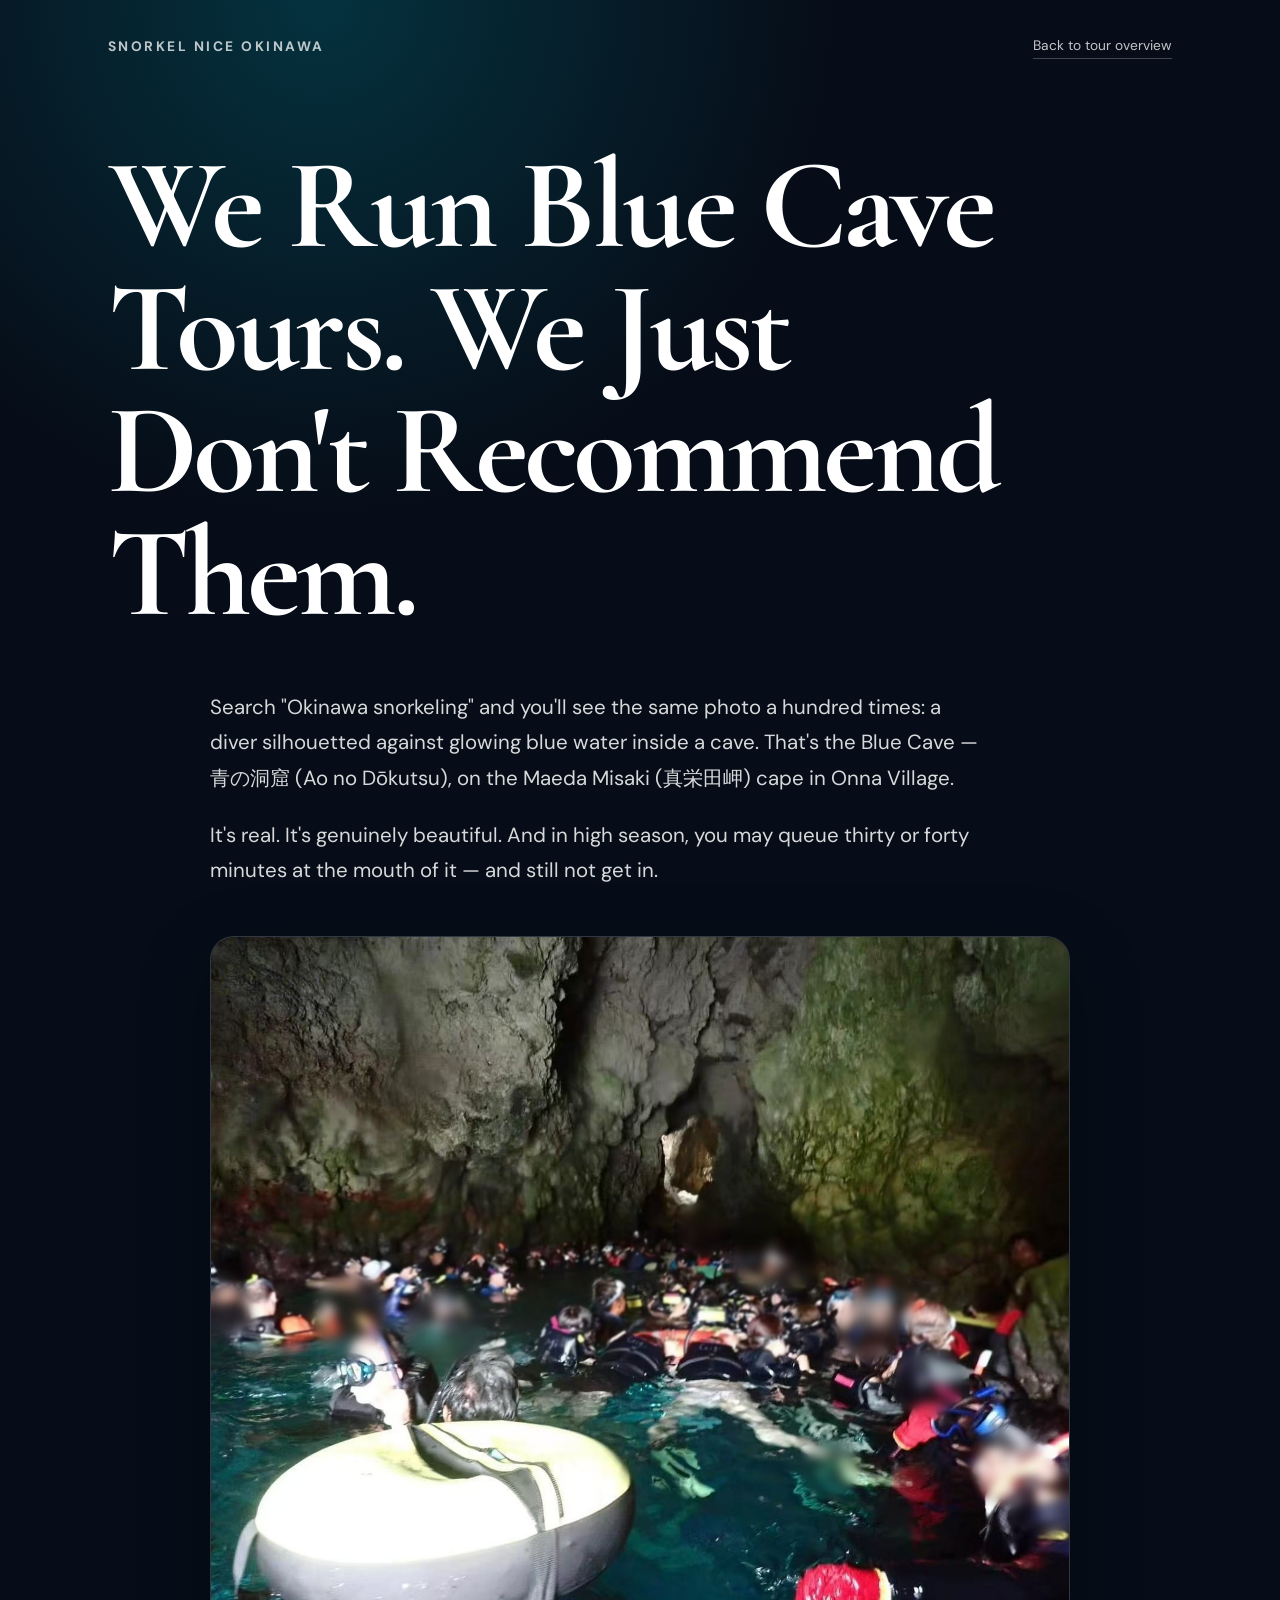
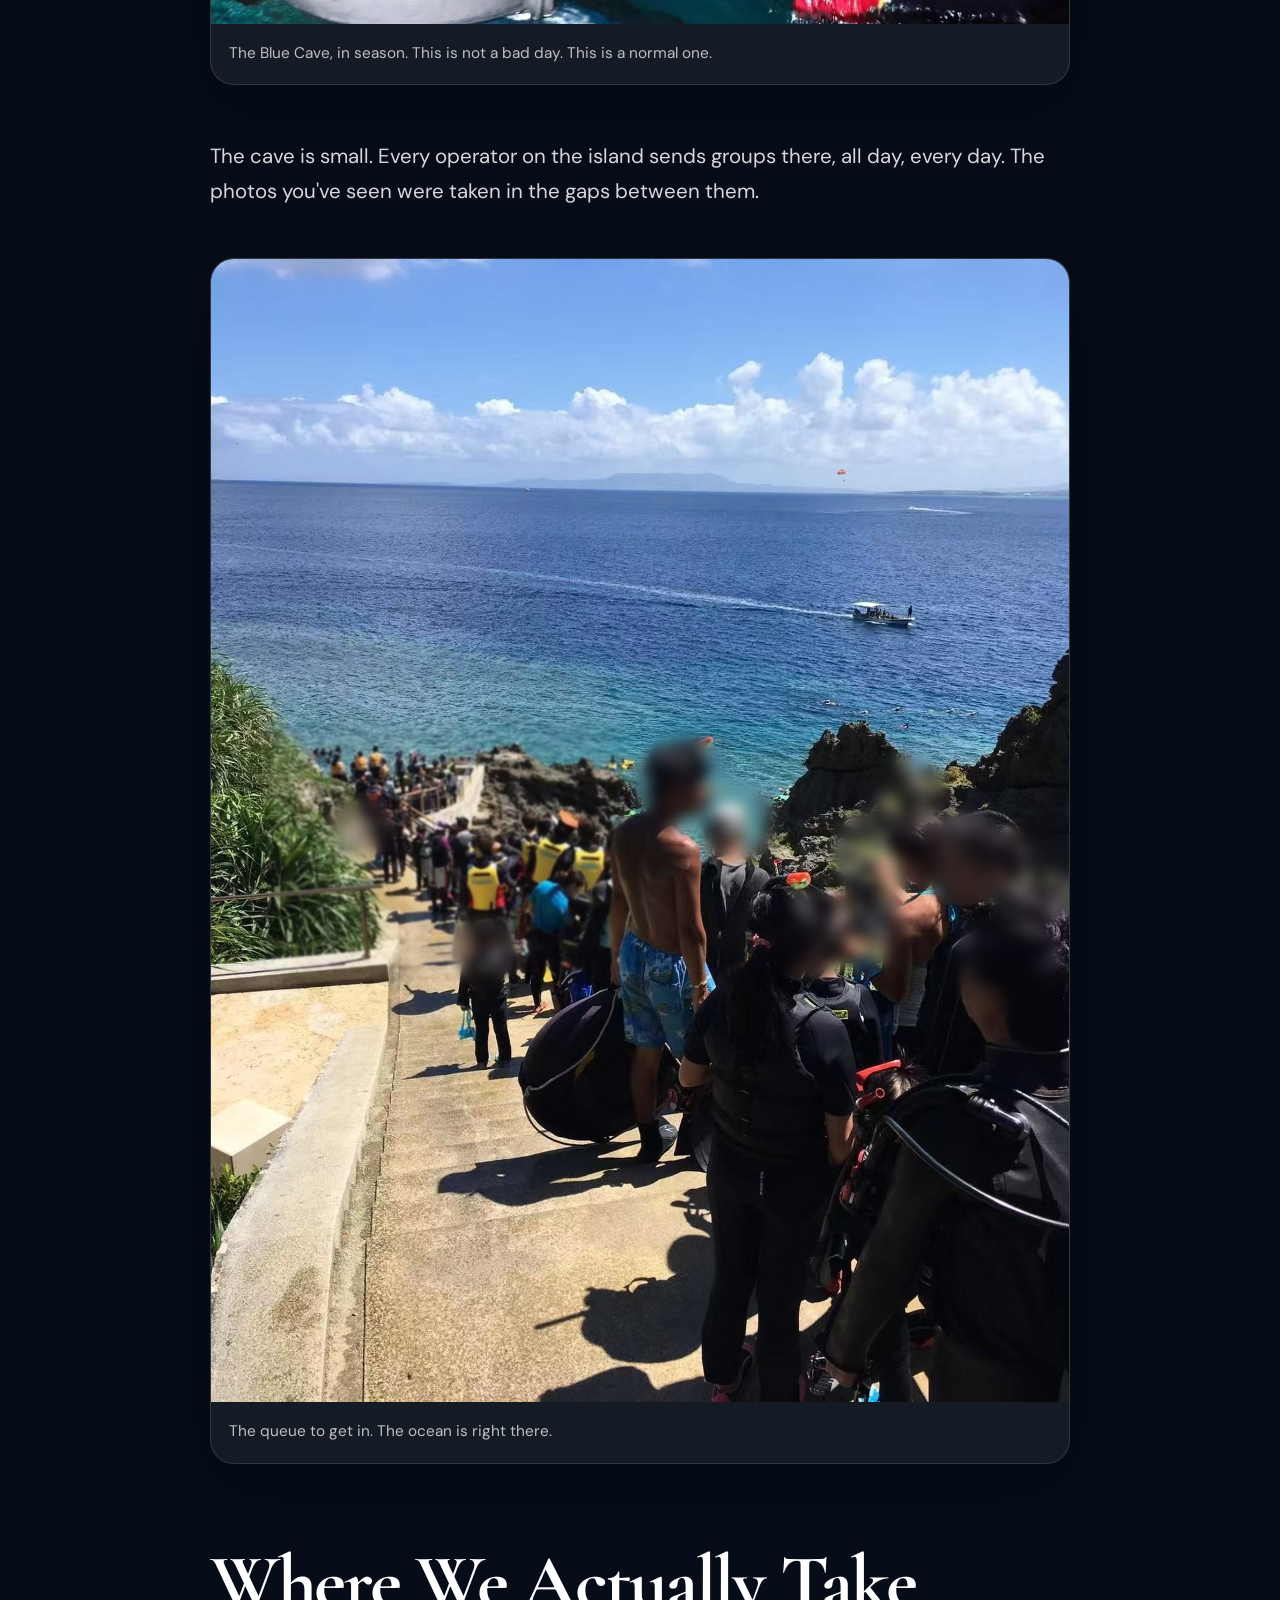
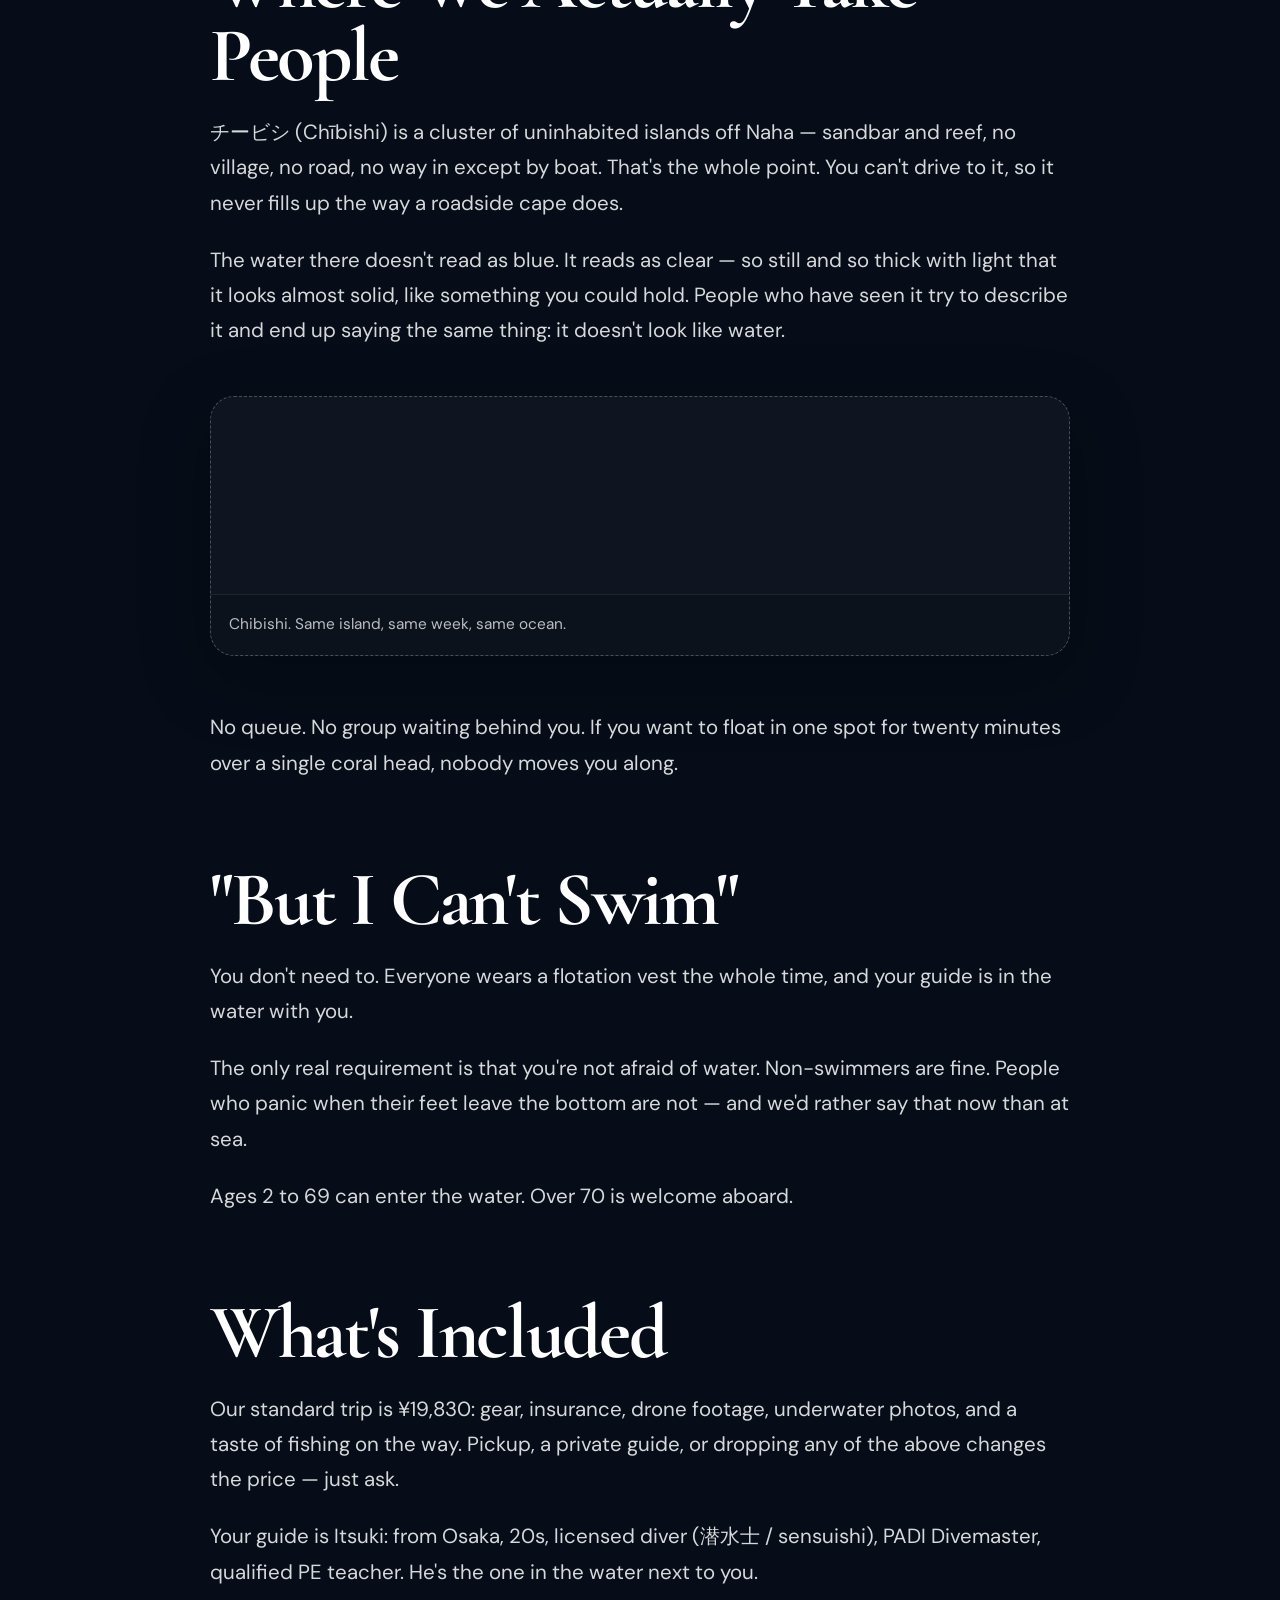
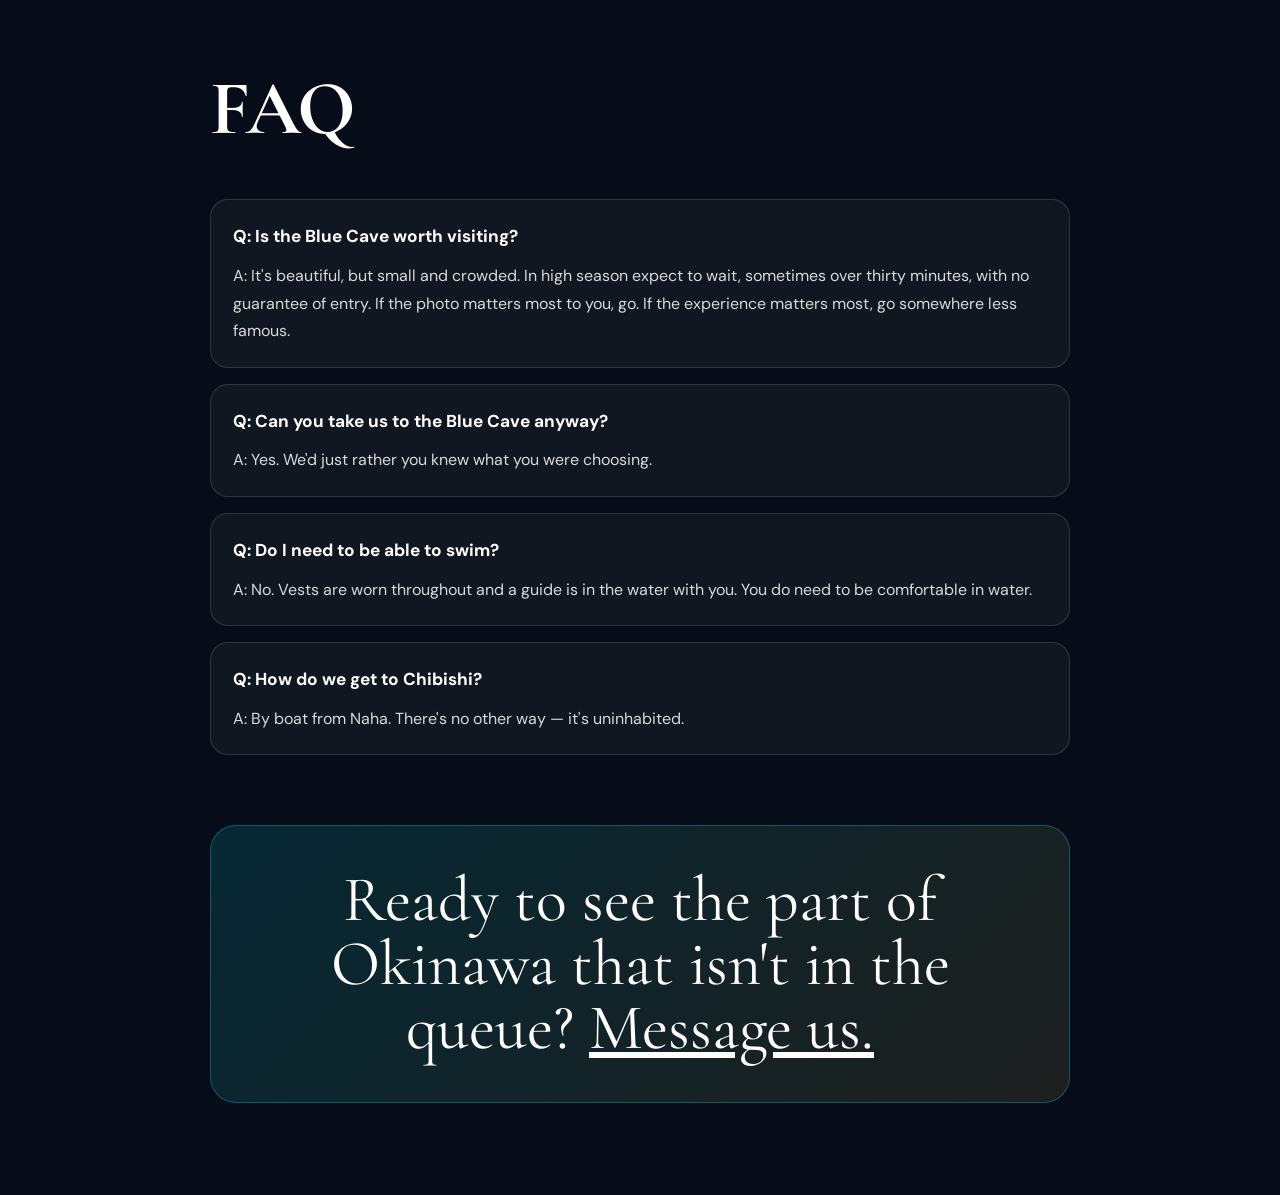
==== blue-cave/index.html @ 7286fa22 "M0805-04 add Blue Cave landing page" ====
<!DOCTYPE html>
<html lang="en">
<head>
  <meta charset="UTF-8">
  <meta name="viewport" content="width=device-width, initial-scale=1.0">
  <title>Is the Blue Cave in Okinawa Worth It? An Honest Answer from a Local Guide</title>
  <meta name="description" content="We run Blue Cave tours too — we just don't recommend them. Here's what the photos don't show, and where we take people instead.">
  <link rel="canonical" href="https://snorkel.nice.okinawa/blue-cave/">
  <link rel="preconnect" href="https://fonts.googleapis.com">
  <link rel="preconnect" href="https://fonts.gstatic.com" crossorigin>
  <link href="https://fonts.googleapis.com/css2?family=Cormorant+Garamond:wght@400;600;700&family=DM+Sans:wght@400;500;700&display=swap" rel="stylesheet">
  <meta property="og:title" content="Is the Blue Cave in Okinawa Worth It? An Honest Answer from a Local Guide">
  <meta property="og:description" content="We run Blue Cave tours too — we just don't recommend them. Here's what the photos don't show, and where we take people instead.">
  <meta property="og:type" content="article">
  <meta property="og:url" content="https://snorkel.nice.okinawa/blue-cave/">
  <meta property="og:image" content="https://snorkel.nice.okinawa/assets/blue-cave-crowd-1600.jpg">
  <meta property="og:image:width" content="1600">
  <meta property="og:image:height" content="1280">
  <meta name="twitter:card" content="summary_large_image">
  <style>
    :root {
      --deep: #060d18;
      --navy: #0a1628;
      --teal: #00b4c8;
      --gold: #c8a44a;
      --white: #ffffff;
      --glass: rgba(255,255,255,0.06);
      --glass-b: rgba(255,255,255,0.13);
    }

    * { box-sizing: border-box; }

    html {
      margin: 0;
      overflow-x: hidden;
      scroll-behavior: smooth;
    }

    body {
      margin: 0;
      overflow-x: hidden;
      background: radial-gradient(circle at 25% 0%, rgba(0,180,200,0.22), transparent 32rem), var(--deep);
      color: var(--white);
      font-family: "DM Sans", sans-serif;
      line-height: 1.72;
    }

    a { color: inherit; }

    .page {
      width: min(100%, 1160px);
      margin: 0 auto;
      padding: 24px clamp(18px, 4vw, 48px) 72px;
    }

    .topbar {
      display: flex;
      justify-content: space-between;
      gap: 18px;
      align-items: center;
      padding: 10px 0 42px;
      color: rgba(255,255,255,0.74);
      font-size: 0.86rem;
    }

    .brand {
      letter-spacing: 0.18em;
      text-transform: uppercase;
      font-weight: 700;
      text-decoration: none;
    }

    .home-link {
      color: rgba(255,255,255,0.76);
      text-decoration: none;
      border-bottom: 1px solid rgba(255,255,255,0.24);
    }

    .hero { padding: 44px 0 54px; }

    h1, h2 {
      font-family: "Cormorant Garamond", Georgia, serif;
      line-height: 0.96;
      letter-spacing: -0.03em;
    }

    h1 {
      margin: 0;
      font-size: clamp(3.4rem, 10vw, 8.3rem);
      max-width: 890px;
    }

    h2 {
      margin: 82px 0 22px;
      font-size: clamp(2.4rem, 6vw, 4.8rem);
    }

    p {
      margin: 0 0 22px;
      color: rgba(255,255,255,0.84);
      font-size: clamp(1.05rem, 2.1vw, 1.28rem);
    }

    .intro {
      max-width: 780px;
    }

    .content {
      max-width: 860px;
      margin: 0 auto;
    }

    figure {
      margin: 48px 0 54px;
      border: 1px solid var(--glass-b);
      border-radius: 24px;
      overflow: hidden;
      background: var(--glass);
      box-shadow: 0 22px 70px rgba(0,0,0,0.26);
    }

    img {
      display: block;
      width: 100%;
      max-width: 100%;
      height: auto;
    }

    figcaption {
      padding: 16px 18px 18px;
      color: rgba(255,255,255,0.72);
      font-size: 0.96rem;
    }

    .placeholder {
      margin: 48px 0 54px;
      border: 1px dashed rgba(255,255,255,0.25);
      border-radius: 24px;
      background: rgba(255,255,255,0.035);
      min-height: 260px;
      display: grid;
      align-items: end;
      overflow: hidden;
    }

    .placeholder figcaption {
      border-top: 1px solid rgba(255,255,255,0.08);
      background: rgba(0,0,0,0.16);
    }

    .faq {
      margin-top: 54px;
      display: grid;
      gap: 16px;
    }

    .faq-item {
      border: 1px solid var(--glass-b);
      border-radius: 18px;
      padding: 22px;
      background: rgba(255,255,255,0.045);
    }

    .faq-item h3 {
      margin: 0 0 10px;
      color: var(--white);
      font-size: 1.08rem;
    }

    .faq-item p {
      margin-bottom: 0;
      font-size: 1rem;
    }

    .cta {
      margin: 70px 0 20px;
      padding: clamp(26px, 5vw, 42px);
      border: 1px solid rgba(0,180,200,0.4);
      border-radius: 26px;
      background: linear-gradient(135deg, rgba(0,180,200,0.16), rgba(200,164,74,0.12));
      text-align: center;
    }

    .cta p {
      margin: 0;
      color: var(--white);
      font-family: "Cormorant Garamond", Georgia, serif;
      font-size: clamp(2rem, 5vw, 4rem);
      line-height: 1;
    }

    .cta a { color: inherit; }

    @media (max-width: 760px) {
      .topbar {
        align-items: flex-start;
        flex-direction: column;
        padding-bottom: 22px;
      }

      .hero { padding-top: 24px; }

      h2 {
        margin-top: 62px;
      }
    }
  </style>
  <script type="application/ld+json">
  {
    "@context": "https://schema.org",
    "@graph": [
      {
        "@type": "Article",
        "@id": "https://snorkel.nice.okinawa/blue-cave/#article",
        "headline": "We Run Blue Cave Tours. We Just Don't Recommend Them.",
        "description": "We run Blue Cave tours too — we just don't recommend them. Here's what the photos don't show, and where we take people instead.",
        "inLanguage": "en",
        "mainEntityOfPage": {
          "@type": "WebPage",
          "@id": "https://snorkel.nice.okinawa/blue-cave/"
        },
        "author": {
          "@type": "Organization",
          "name": "NICE Okinawa"
        },
        "publisher": {
          "@type": "Organization",
          "name": "NICE Okinawa",
          "url": "https://snorkel.nice.okinawa/"
        },
        "image": [
          "https://snorkel.nice.okinawa/assets/blue-cave-crowd-1600.jpg",
          "https://snorkel.nice.okinawa/assets/blue-cave-queue-1600.jpg"
        ]
      },
      {
        "@type": "BreadcrumbList",
        "@id": "https://snorkel.nice.okinawa/blue-cave/#breadcrumb",
        "itemListElement": [
          {
            "@type": "ListItem",
            "position": 1,
            "name": "Home",
            "item": "https://snorkel.nice.okinawa/"
          },
          {
            "@type": "ListItem",
            "position": 2,
            "name": "Blue Cave Okinawa",
            "item": "https://snorkel.nice.okinawa/blue-cave/"
          }
        ]
      },
      {
        "@type": "FAQPage",
        "@id": "https://snorkel.nice.okinawa/blue-cave/#faq",
        "mainEntity": [
          {
            "@type": "Question",
            "name": "Is the Blue Cave worth visiting?",
            "acceptedAnswer": {
              "@type": "Answer",
              "text": "It's beautiful, but small and crowded. In high season expect to wait, sometimes over thirty minutes, with no guarantee of entry. If the photo matters most to you, go. If the experience matters most, go somewhere less famous."
            }
          },
          {
            "@type": "Question",
            "name": "Can you take us to the Blue Cave anyway?",
            "acceptedAnswer": {
              "@type": "Answer",
              "text": "Yes. We'd just rather you knew what you were choosing."
            }
          },
          {
            "@type": "Question",
            "name": "Do I need to be able to swim?",
            "acceptedAnswer": {
              "@type": "Answer",
              "text": "No. Vests are worn throughout and a guide is in the water with you. You do need to be comfortable in water."
            }
          },
          {
            "@type": "Question",
            "name": "How do we get to Chibishi?",
            "acceptedAnswer": {
              "@type": "Answer",
              "text": "By boat from Naha. There's no other way — it's uninhabited."
            }
          }
        ]
      }
    ]
  }
  </script>
</head>
<body>
  <main class="page">
    <nav class="topbar" aria-label="Breadcrumb">
      <a class="brand" href="/">Snorkel Nice Okinawa</a>
      <a class="home-link" href="/">Back to tour overview</a>
    </nav>

    <header class="hero">
      <h1>We Run Blue Cave Tours. We Just Don't Recommend Them.</h1>
    </header>

    <article class="content">
      <section class="intro">
        <p>Search "Okinawa snorkeling" and you'll see the same photo a hundred times: a diver silhouetted against glowing blue water inside a cave. That's the Blue Cave — 青の洞窟 (Ao no Dōkutsu), on the Maeda Misaki (真栄田岬) cape in Onna Village.</p>
        <p>It's real. It's genuinely beautiful. And in high season, you may queue thirty or forty minutes at the mouth of it — and still not get in.</p>
      </section>

      <figure>
        <img src="../assets/blue-cave-crowd-1600.jpg" width="1600" height="1280" loading="lazy" alt="Snorkelers packed shoulder to shoulder inside the Blue Cave, Okinawa, during high season">
        <figcaption>The Blue Cave, in season. This is not a bad day. This is a normal one.</figcaption>
      </figure>

      <p>The cave is small. Every operator on the island sends groups there, all day, every day. The photos you've seen were taken in the gaps between them.</p>

      <figure>
        <img src="../assets/blue-cave-queue-1600.jpg" width="1600" height="2133" loading="lazy" alt="A long queue of snorkelers on the stairway down to the Blue Cave entry point, with open ocean behind">
        <figcaption>The queue to get in. The ocean is right there.</figcaption>
      </figure>

      <h2>Where We Actually Take People</h2>
      <p>チービシ (Chībishi) is a cluster of uninhabited islands off Naha — sandbar and reef, no village, no road, no way in except by boat. That's the whole point. You can't drive to it, so it never fills up the way a roadside cape does.</p>
      <p>The water there doesn't read as blue. It reads as clear — so still and so thick with light that it looks almost solid, like something you could hold. People who have seen it try to describe it and end up saying the same thing: it doesn't look like water.</p>

      <!-- TODO: chibishi-jelly-sea.jpg -->
      <figure class="placeholder" aria-label="Chibishi image placeholder">
        <figcaption>Chibishi. Same island, same week, same ocean.</figcaption>
      </figure>

      <p>No queue. No group waiting behind you. If you want to float in one spot for twenty minutes over a single coral head, nobody moves you along.</p>

      <h2>"But I Can't Swim"</h2>
      <p>You don't need to. Everyone wears a flotation vest the whole time, and your guide is in the water with you.</p>
      <p>The only real requirement is that you're not afraid of water. Non-swimmers are fine. People who panic when their feet leave the bottom are not — and we'd rather say that now than at sea.</p>
      <p>Ages 2 to 69 can enter the water. Over 70 is welcome aboard.</p>

      <h2>What's Included</h2>
      <p>Our standard trip is ¥19,830: gear, insurance, drone footage, underwater photos, and a taste of fishing on the way. Pickup, a private guide, or dropping any of the above changes the price — just ask.</p>
      <p>Your guide is Itsuki: from Osaka, 20s, licensed diver (潜水士 / sensuishi), PADI Divemaster, qualified PE teacher. He's the one in the water next to you.</p>

      <h2 id="faq">FAQ</h2>
      <section class="faq" aria-label="FAQ">
        <div class="faq-item">
          <h3>Q: Is the Blue Cave worth visiting?</h3>
          <p>A: It's beautiful, but small and crowded. In high season expect to wait, sometimes over thirty minutes, with no guarantee of entry. If the photo matters most to you, go. If the experience matters most, go somewhere less famous.</p>
        </div>
        <div class="faq-item">
          <h3>Q: Can you take us to the Blue Cave anyway?</h3>
          <p>A: Yes. We'd just rather you knew what you were choosing.</p>
        </div>
        <div class="faq-item">
          <h3>Q: Do I need to be able to swim?</h3>
          <p>A: No. Vests are worn throughout and a guide is in the water with you. You do need to be comfortable in water.</p>
        </div>
        <div class="faq-item">
          <h3>Q: How do we get to Chibishi?</h3>
          <p>A: By boat from Naha. There's no other way — it's uninhabited.</p>
        </div>
      </section>

      <section class="cta" aria-label="Contact">
        <p>Ready to see the part of Okinawa that isn't in the queue? <a href="mailto:info@nice.okinawa">Message us.</a></p>
      </section>
    </article>
  </main>
</body>
</html>
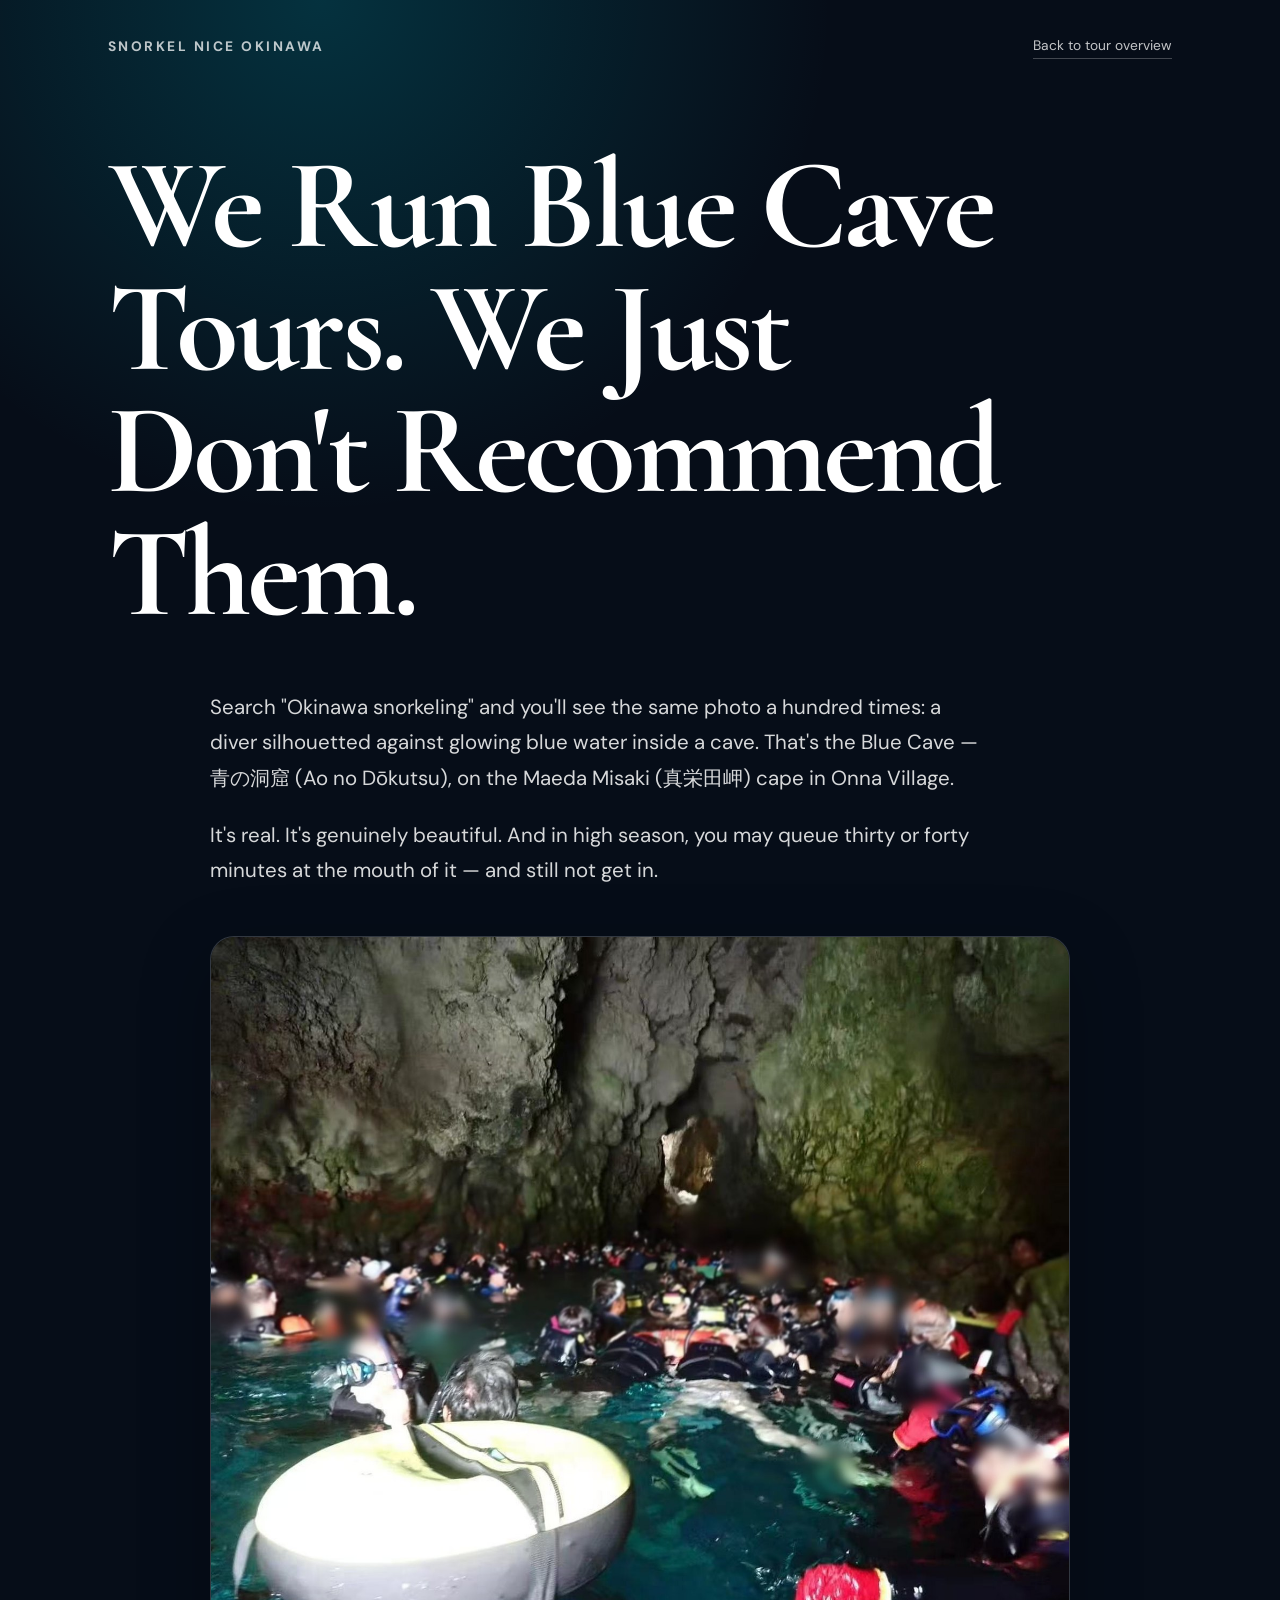
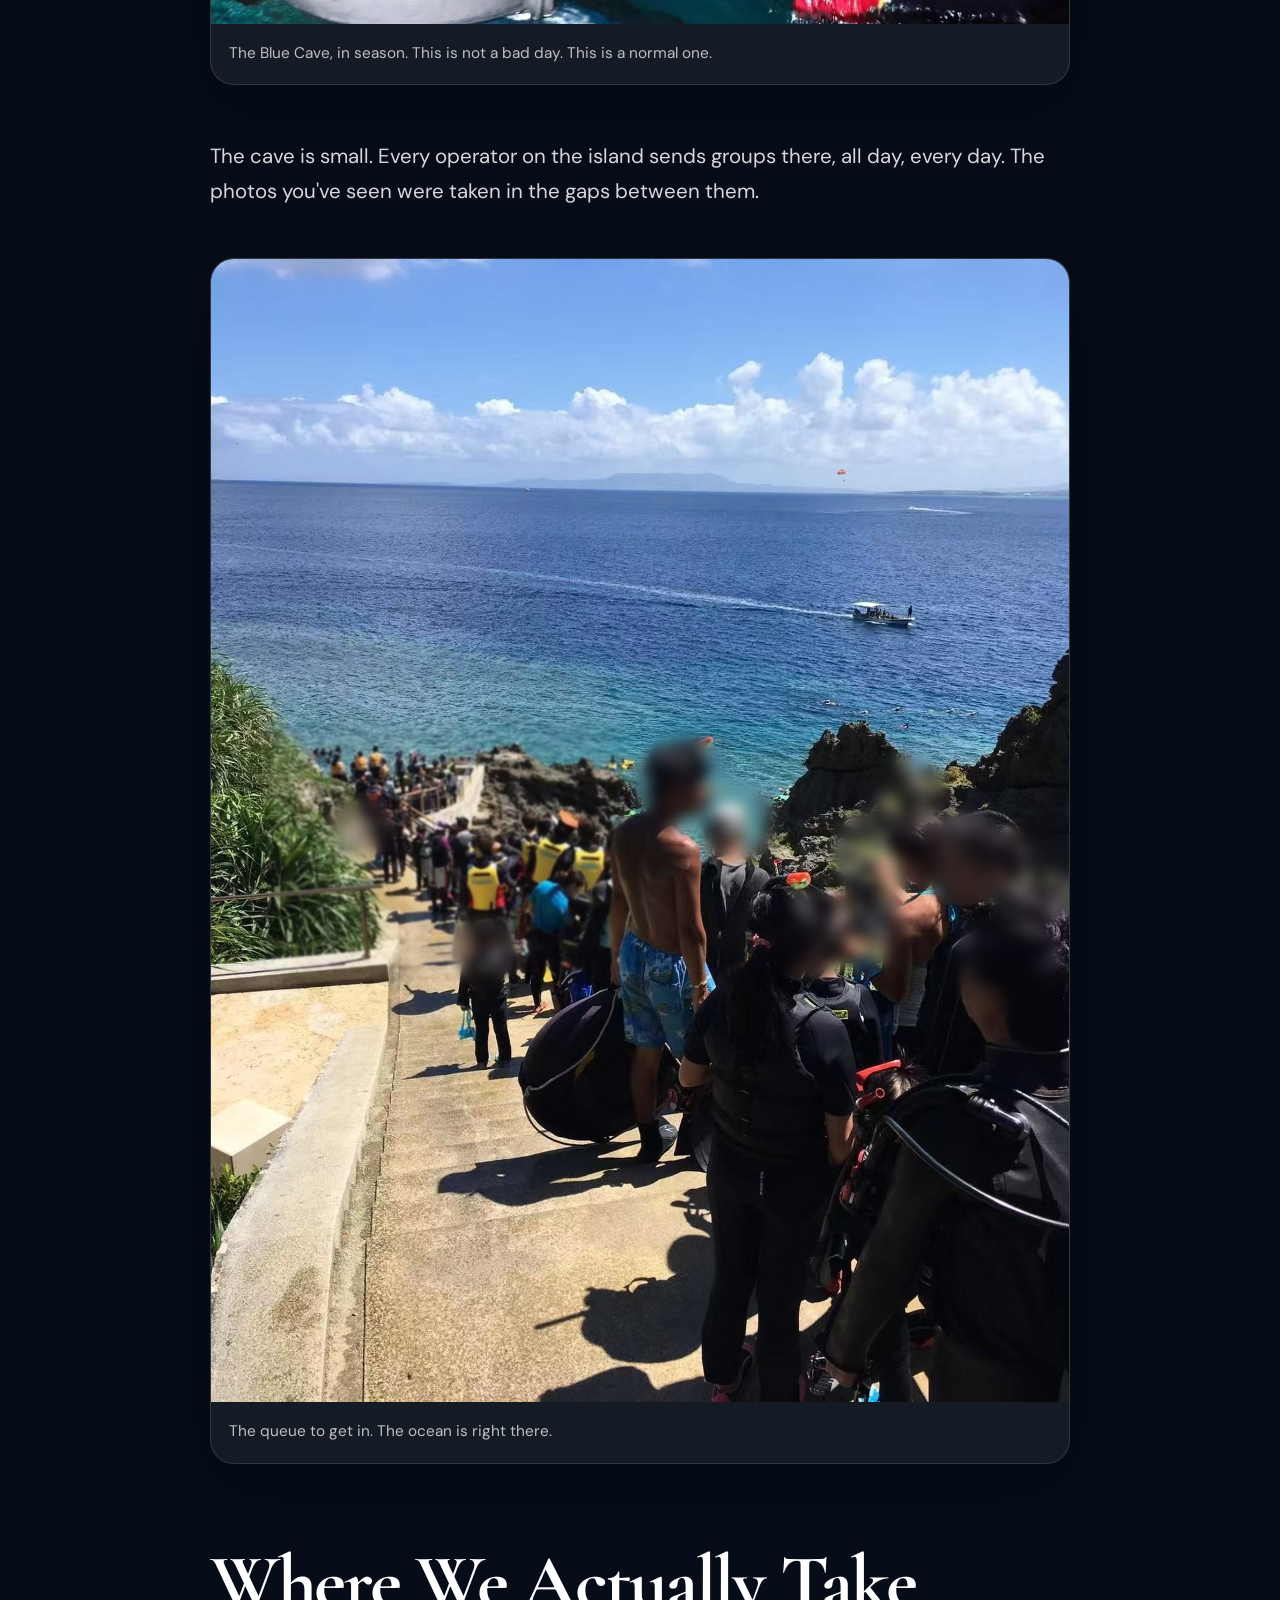
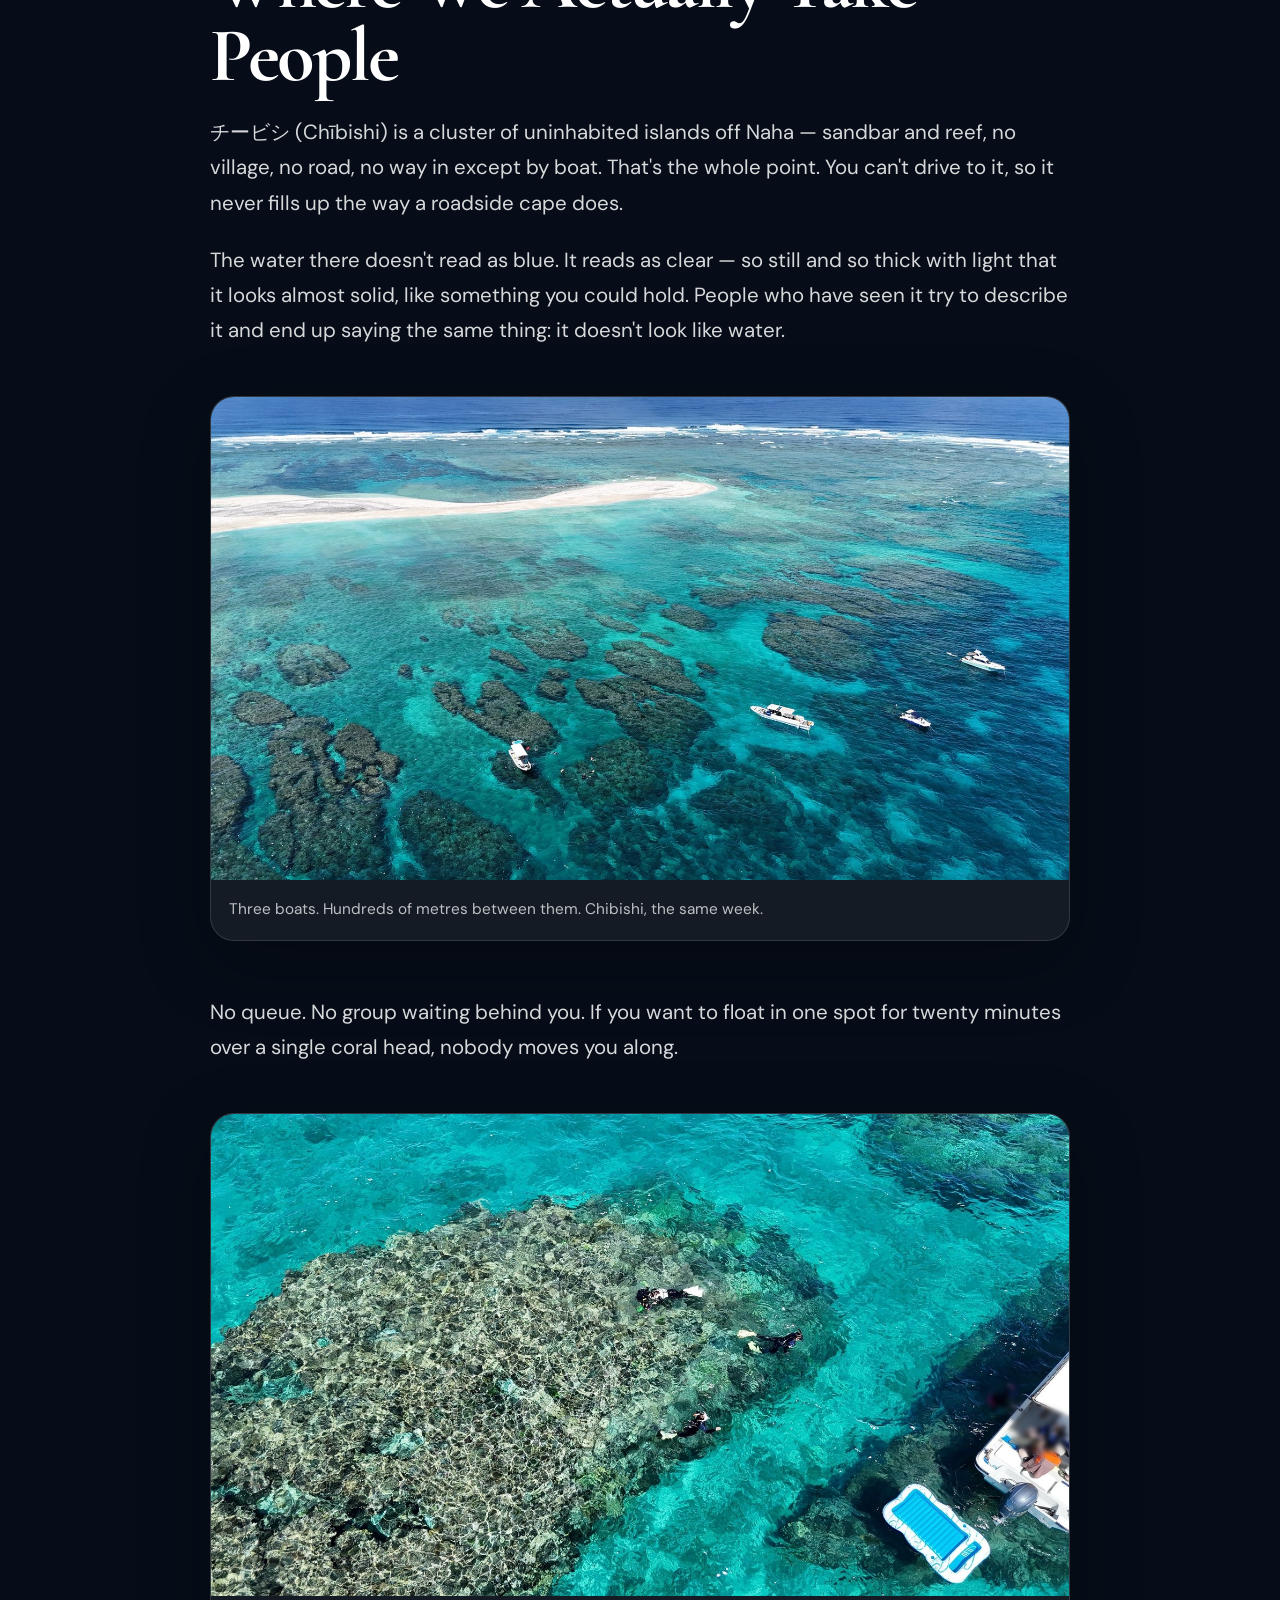
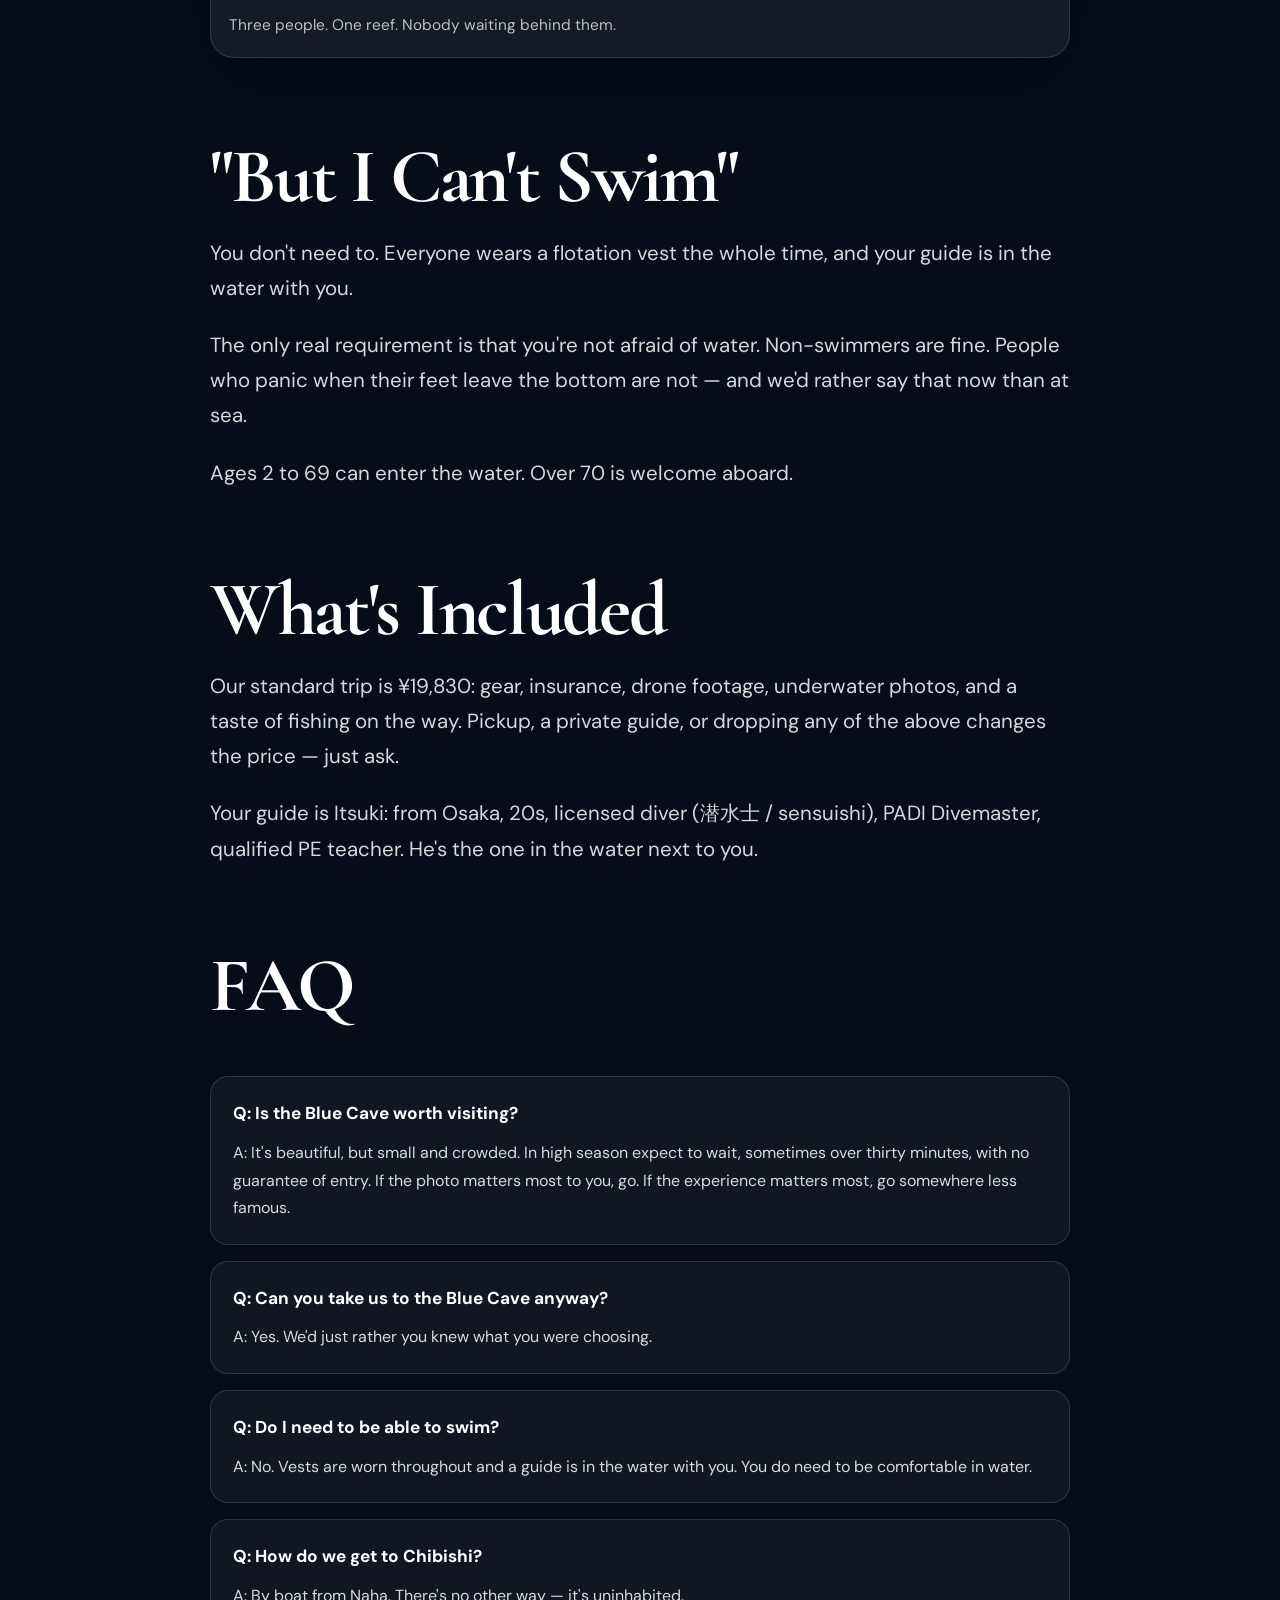
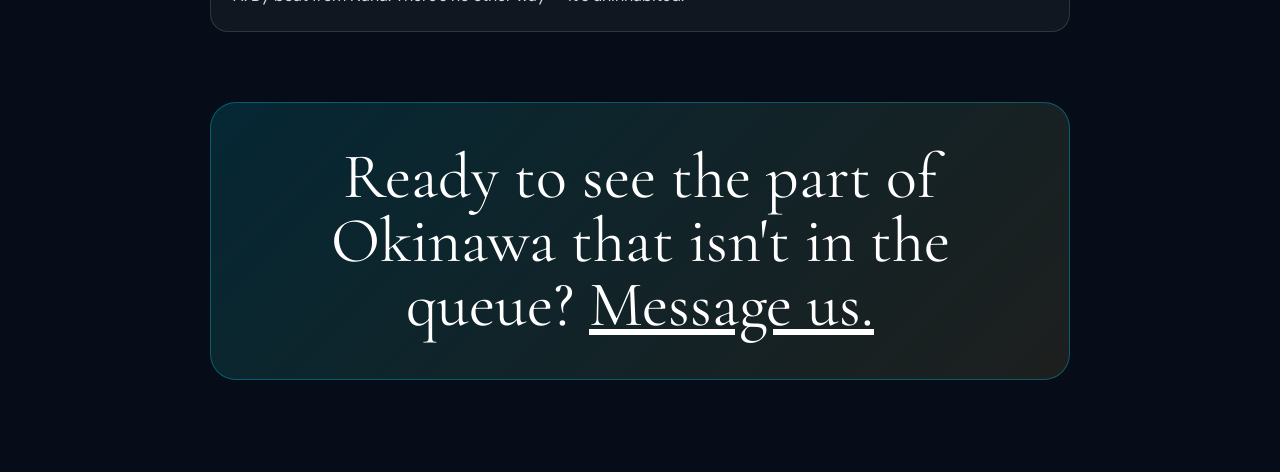
==== commit 59130e36: "M0805-10 add Chibishi comparison images" ====
--- a/blue-cave/index.html
+++ b/blue-cave/index.html
@@ -326,12 +326,17 @@
       <p>チービシ (Chībishi) is a cluster of uninhabited islands off Naha — sandbar and reef, no village, no road, no way in except by boat. That's the whole point. You can't drive to it, so it never fills up the way a roadside cape does.</p>
       <p>The water there doesn't read as blue. It reads as clear — so still and so thick with light that it looks almost solid, like something you could hold. People who have seen it try to describe it and end up saying the same thing: it doesn't look like water.</p>
 
-      <!-- TODO: chibishi-jelly-sea.jpg -->
-      <figure class="placeholder" aria-label="Chibishi image placeholder">
-        <figcaption>Chibishi. Same island, same week, same ocean.</figcaption>
+      <figure>
+        <img src="../assets/chibishi-jelly-sea-1600.jpg" width="1600" height="899" loading="lazy" alt="Aerial view of Chibishi, Okinawa — white sandbar, coral reef and three widely spaced boats on clear water">
+        <figcaption>Three boats. Hundreds of metres between them. Chibishi, the same week.</figcaption>
       </figure>
 
       <p>No queue. No group waiting behind you. If you want to float in one spot for twenty minutes over a single coral head, nobody moves you along.</p>
+
+      <figure>
+        <img src="../assets/chibishi-reef-swimmers-1600.jpg" width="1600" height="899" loading="lazy" alt="Three snorkellers spread out over a single coral head at Chibishi, seen from above">
+        <figcaption>Three people. One reef. Nobody waiting behind them.</figcaption>
+      </figure>
 
       <h2>"But I Can't Swim"</h2>
       <p>You don't need to. Everyone wears a flotation vest the whole time, and your guide is in the water with you.</p>
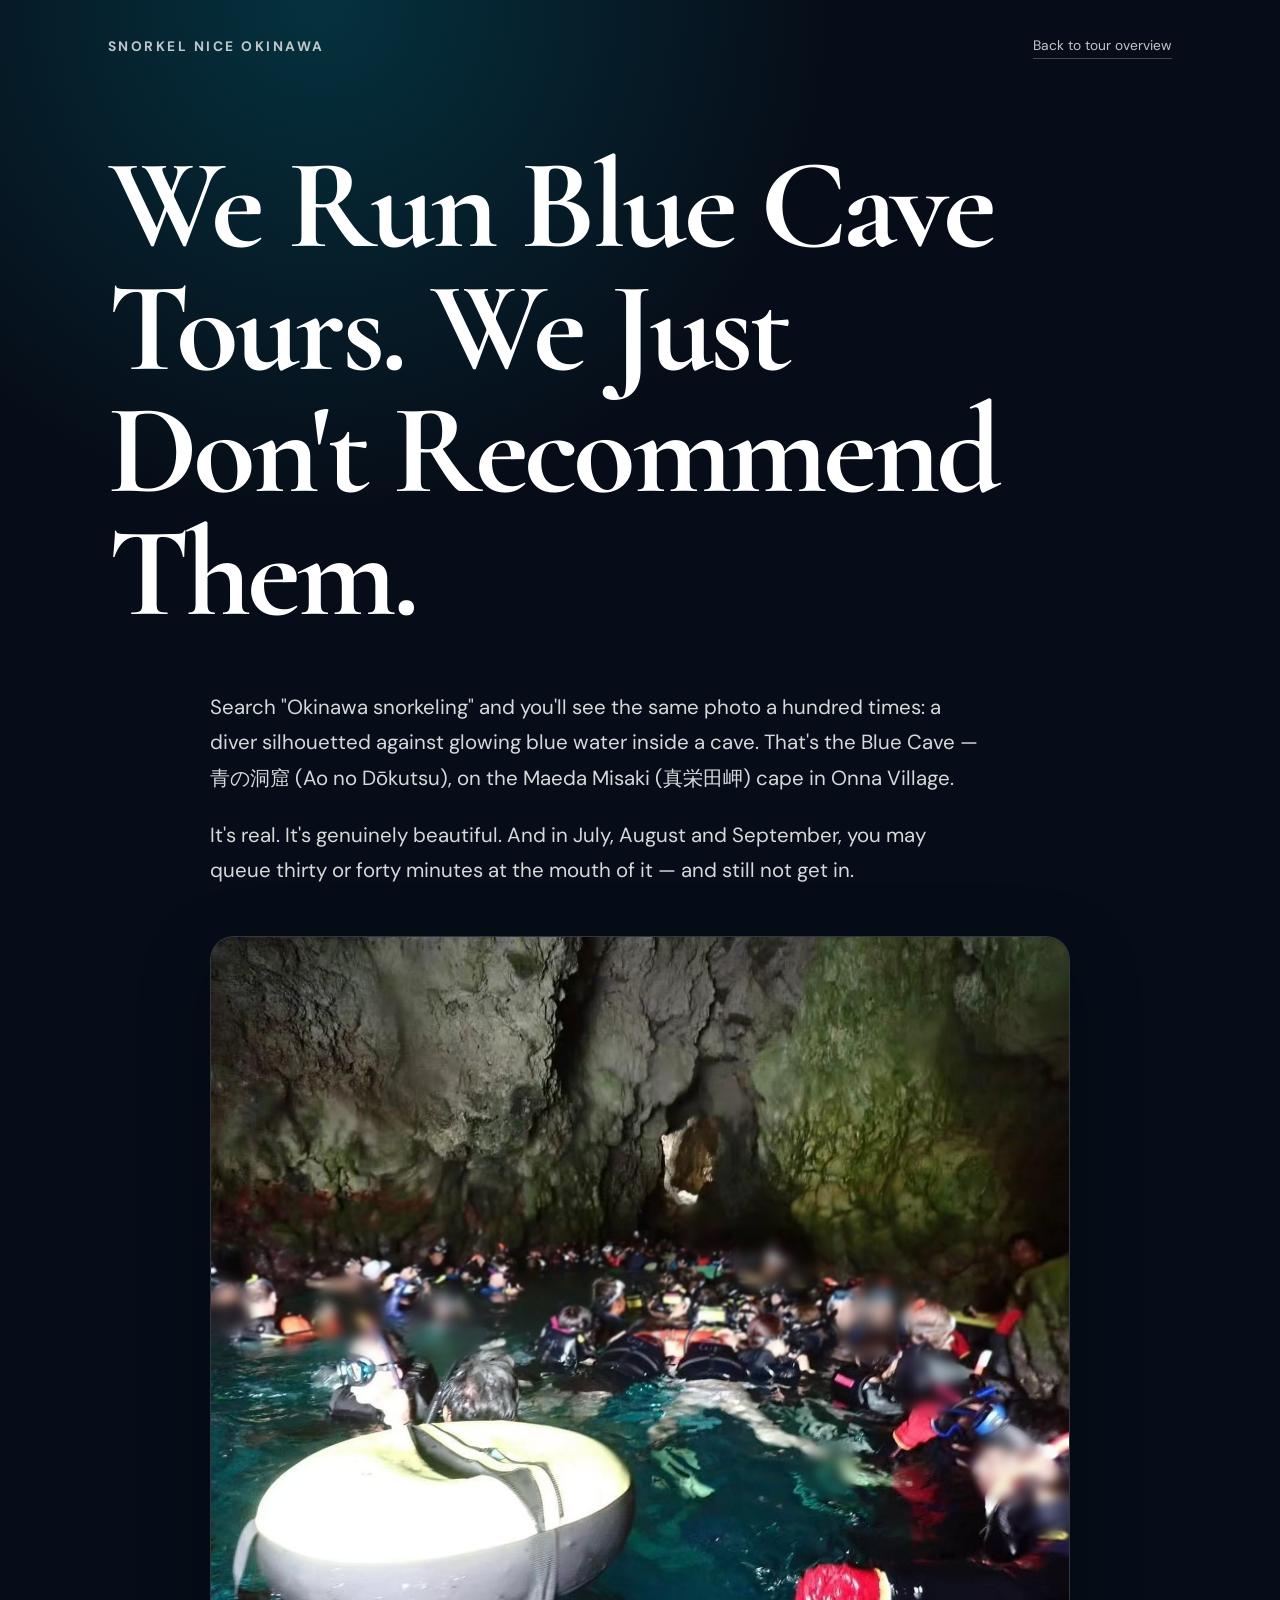
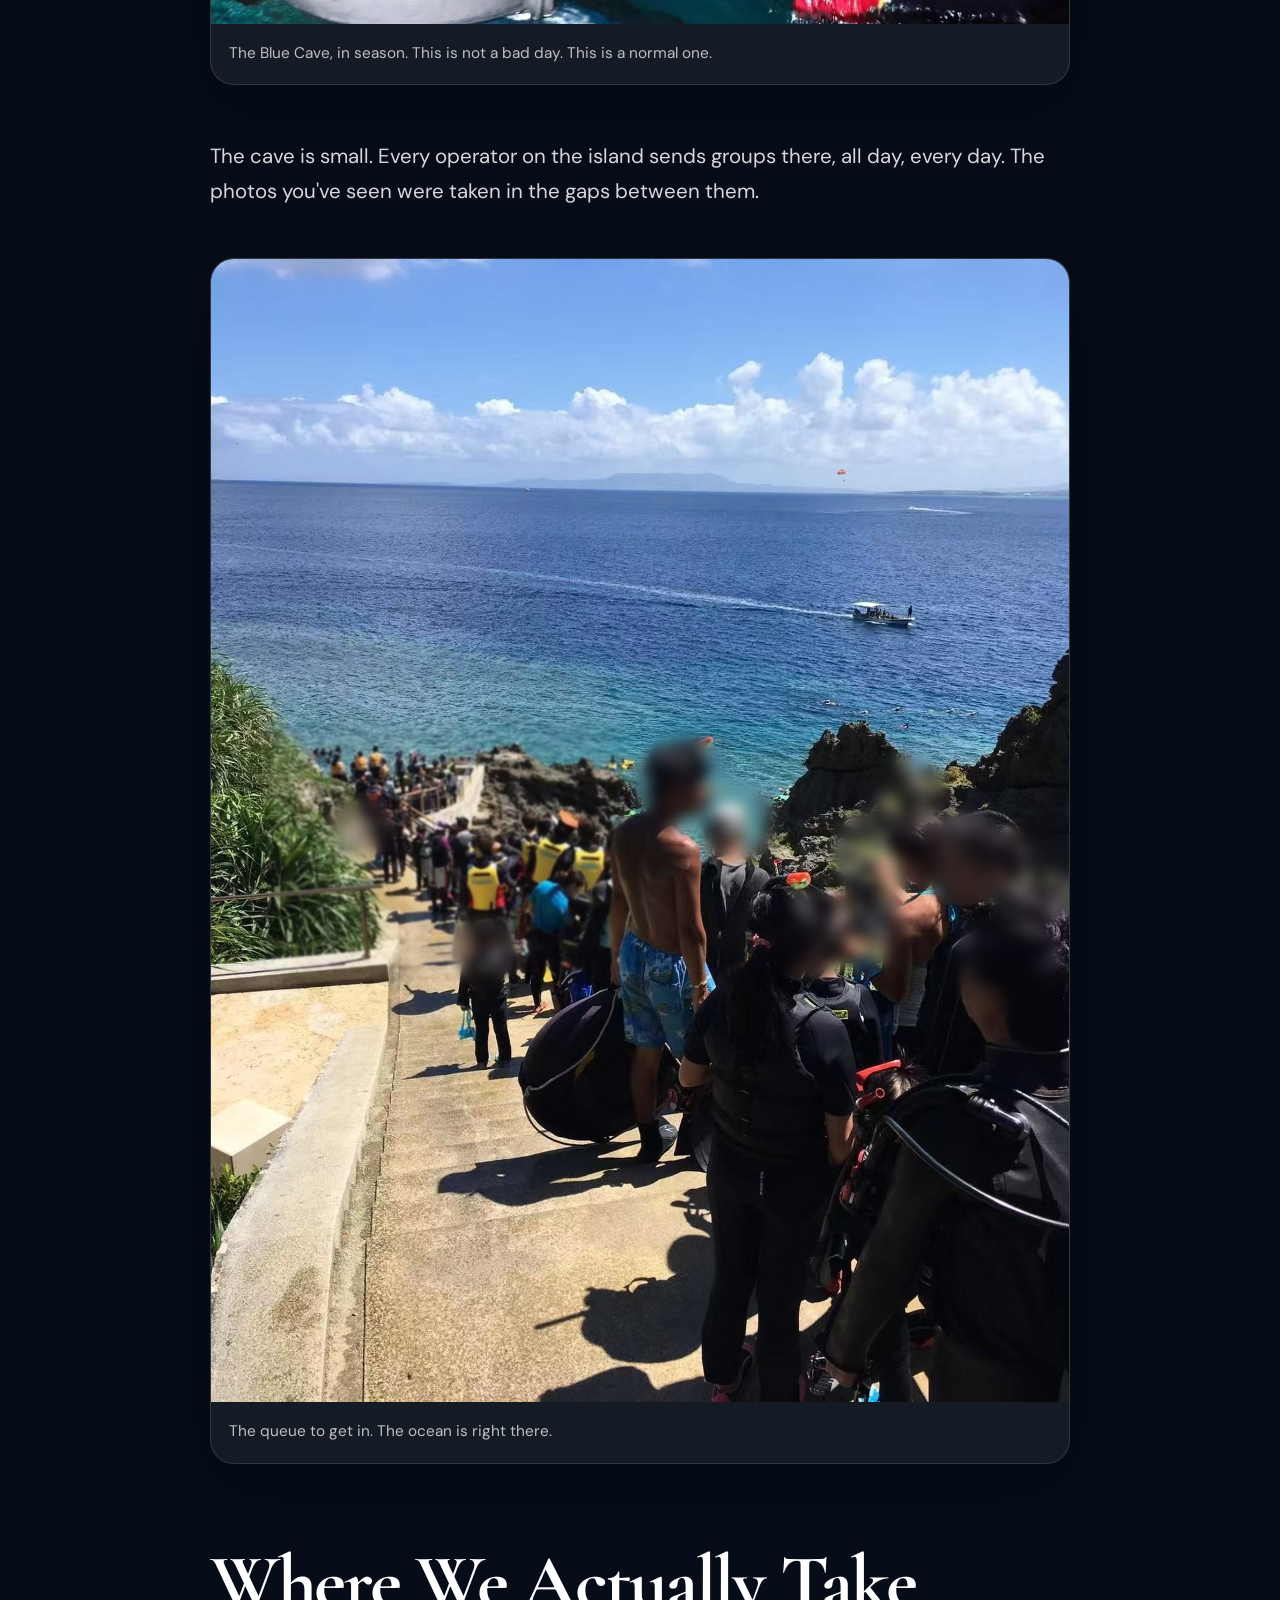
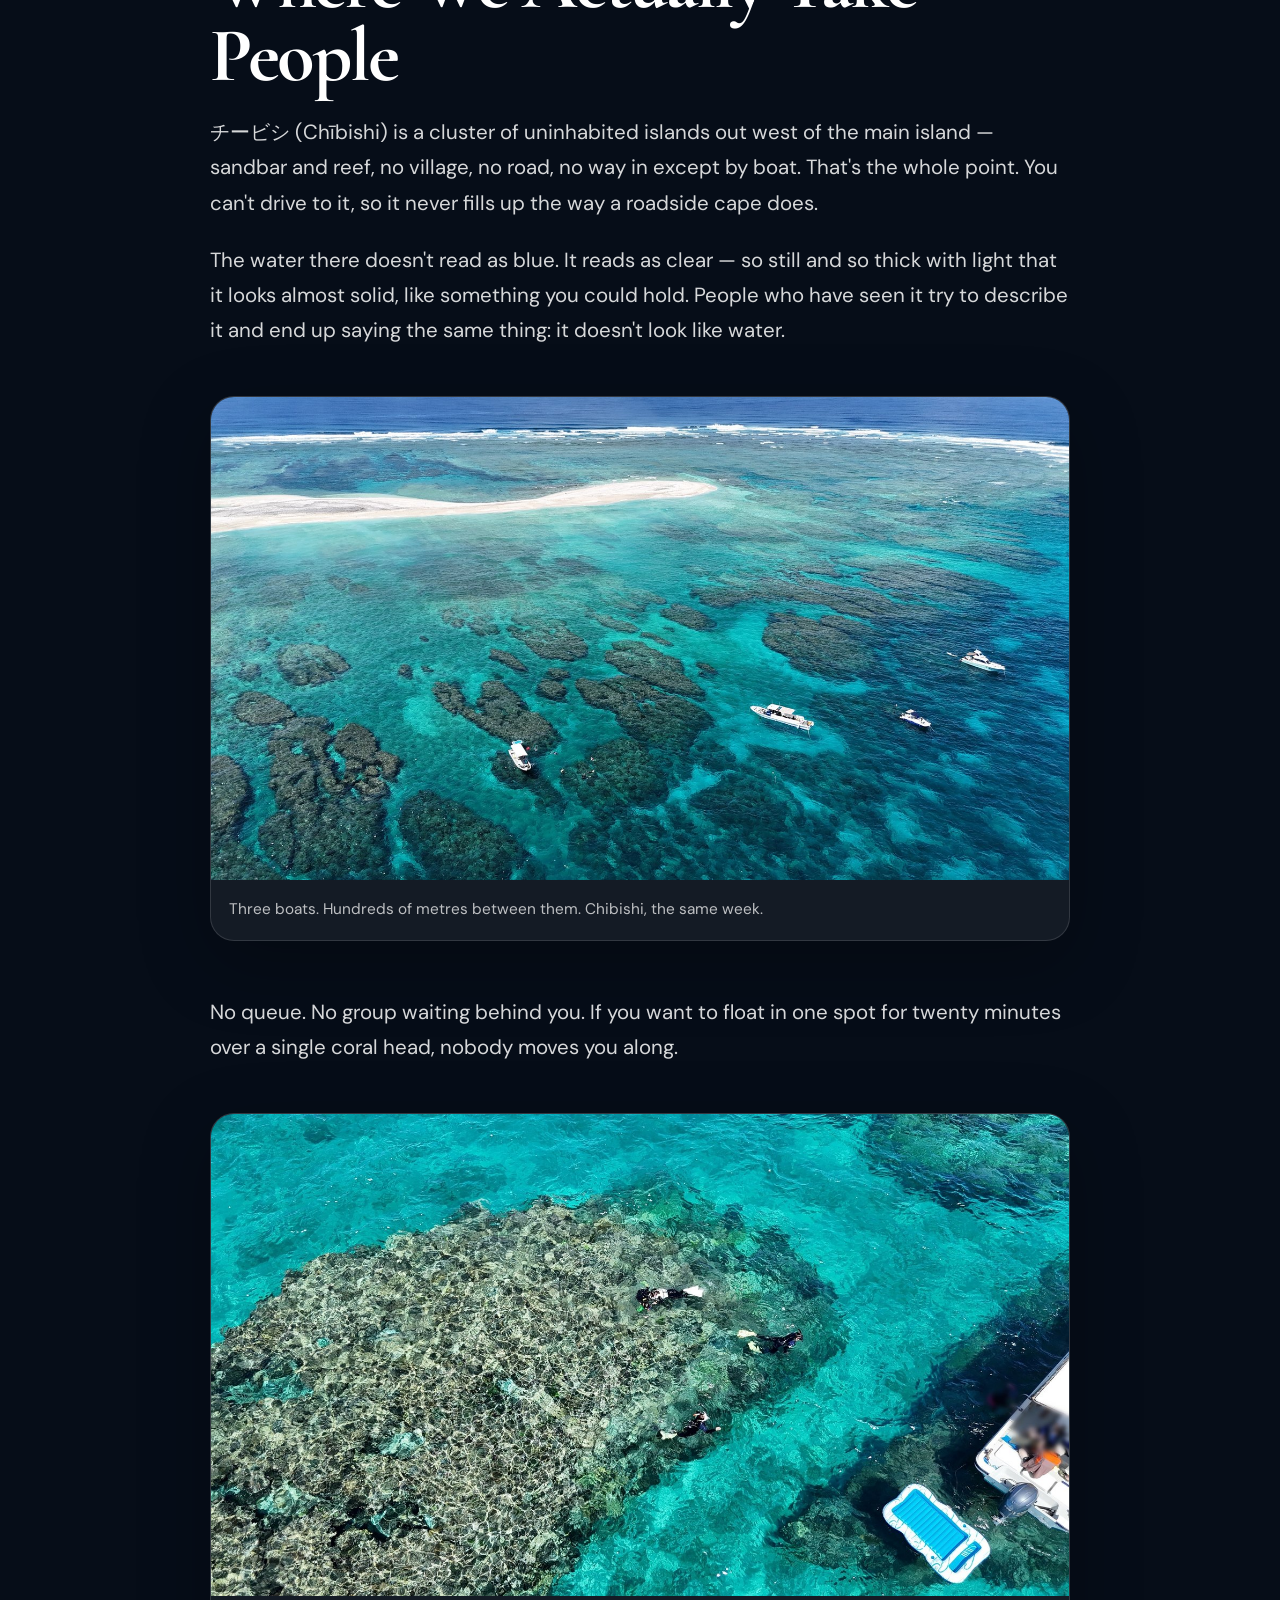
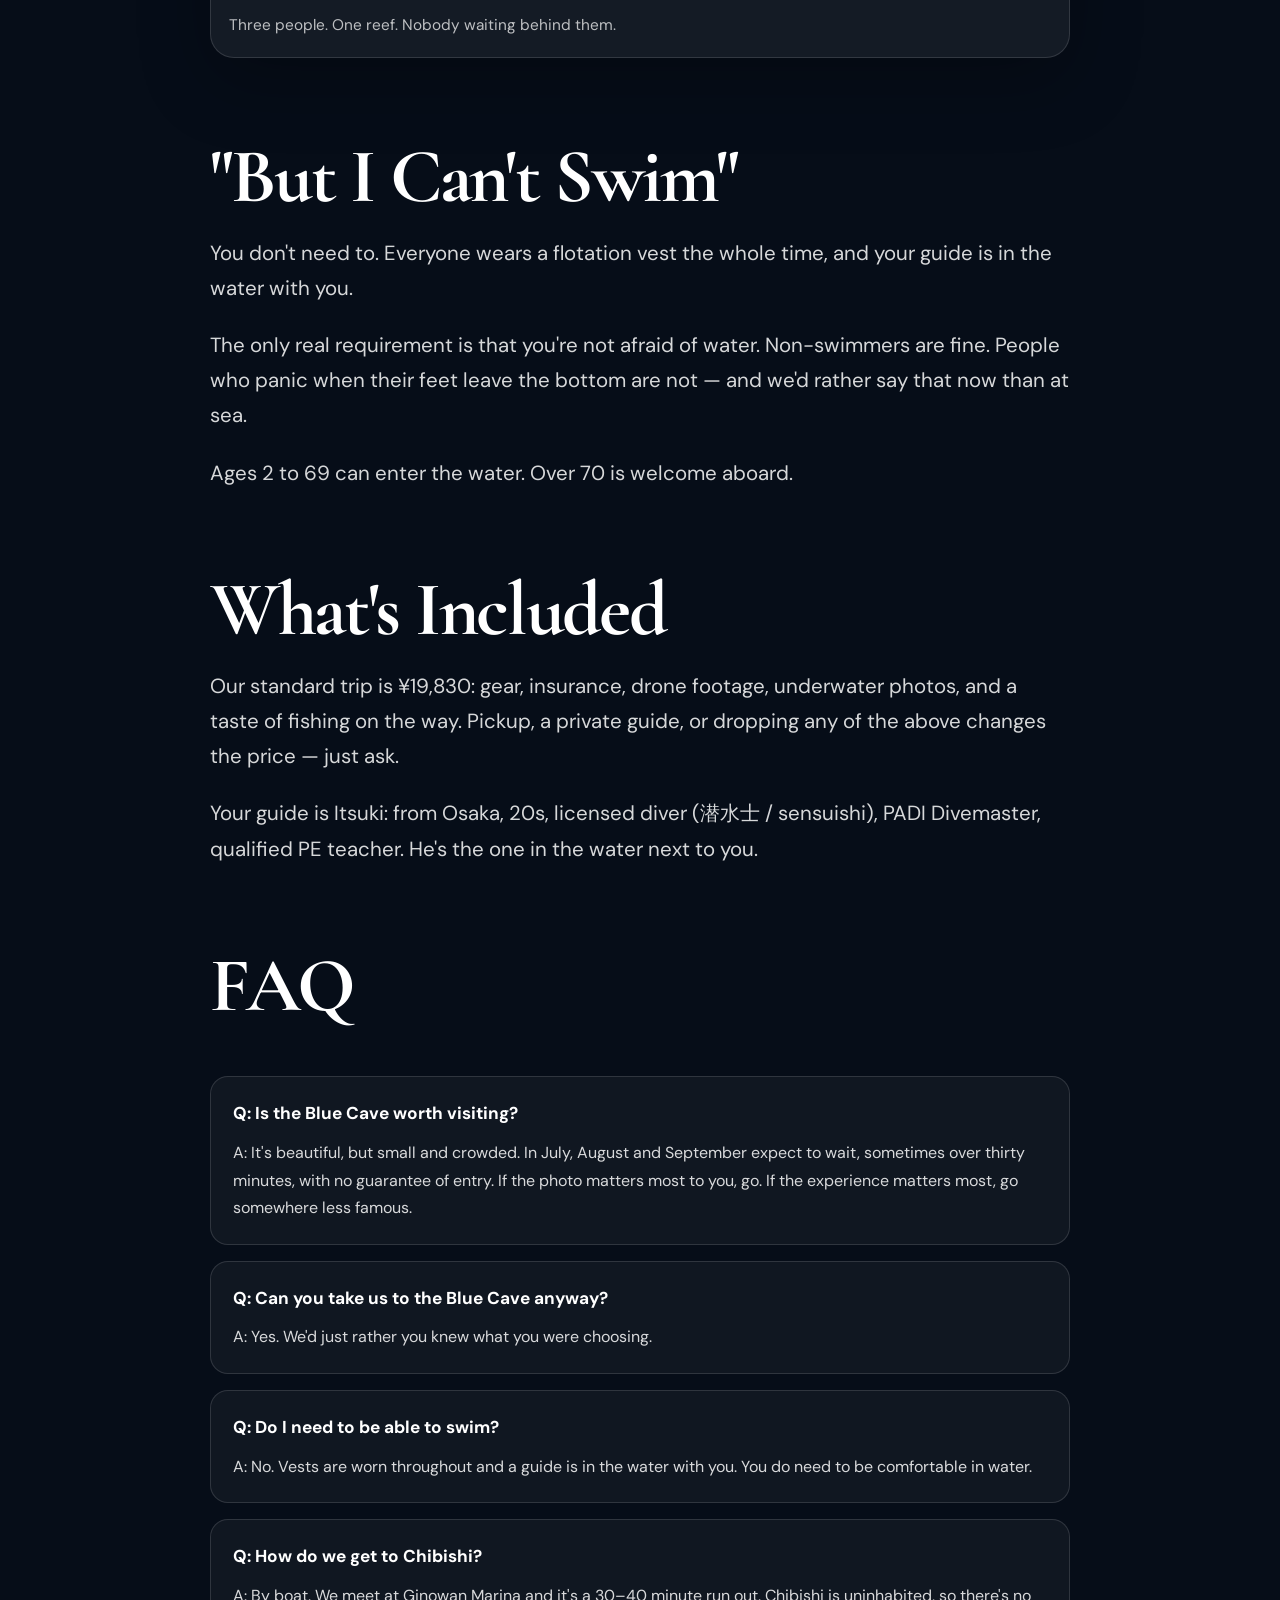
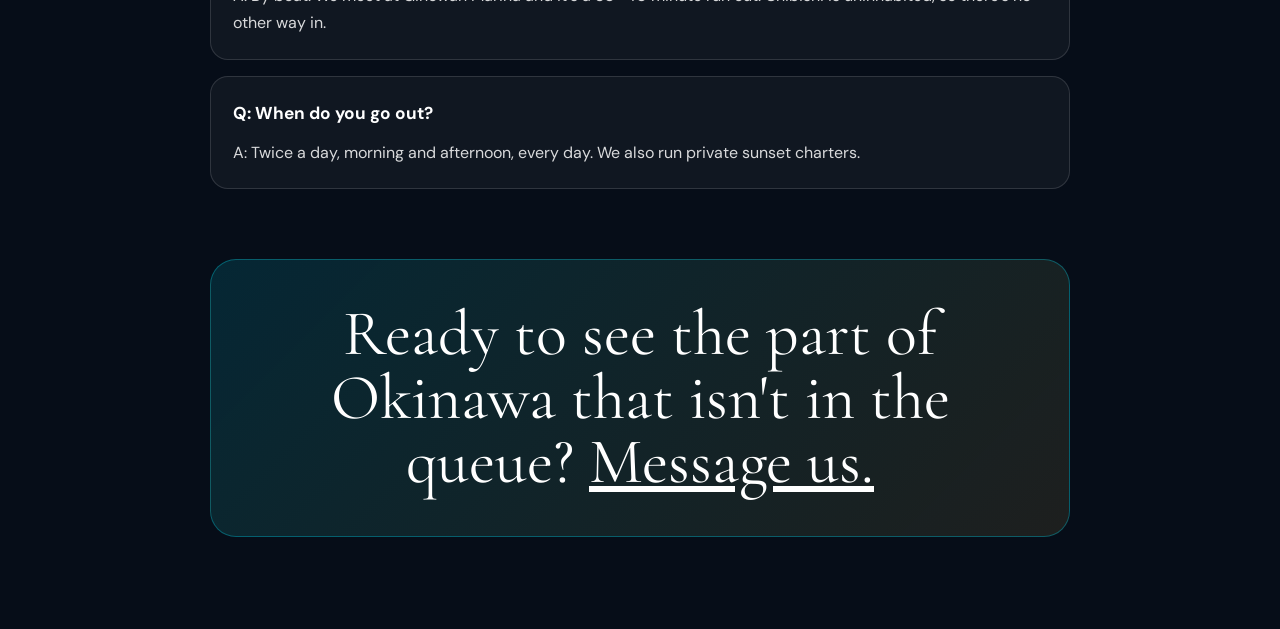
==== commit 3074163f: "M0805-17 fix Blue Cave Chibishi facts" ====
--- a/blue-cave/index.html
+++ b/blue-cave/index.html
@@ -230,7 +230,9 @@
         },
         "image": [
           "https://snorkel.nice.okinawa/assets/blue-cave-crowd-1600.jpg",
-          "https://snorkel.nice.okinawa/assets/blue-cave-queue-1600.jpg"
+          "https://snorkel.nice.okinawa/assets/blue-cave-queue-1600.jpg",
+          "https://snorkel.nice.okinawa/assets/chibishi-jelly-sea-1600.jpg",
+          "https://snorkel.nice.okinawa/assets/chibishi-reef-swimmers-1600.jpg"
         ]
       },
       {
@@ -260,7 +262,7 @@
             "name": "Is the Blue Cave worth visiting?",
             "acceptedAnswer": {
               "@type": "Answer",
-              "text": "It's beautiful, but small and crowded. In high season expect to wait, sometimes over thirty minutes, with no guarantee of entry. If the photo matters most to you, go. If the experience matters most, go somewhere less famous."
+              "text": "It's beautiful, but small and crowded. In July, August and September expect to wait, sometimes over thirty minutes, with no guarantee of entry. If the photo matters most to you, go. If the experience matters most, go somewhere less famous."
             }
           },
           {
@@ -284,7 +286,15 @@
             "name": "How do we get to Chibishi?",
             "acceptedAnswer": {
               "@type": "Answer",
-              "text": "By boat from Naha. There's no other way — it's uninhabited."
+              "text": "By boat. We meet at Ginowan Marina and it's a 30–40 minute run out. Chibishi is uninhabited, so there's no other way in."
+            }
+          },
+          {
+            "@type": "Question",
+            "name": "When do you go out?",
+            "acceptedAnswer": {
+              "@type": "Answer",
+              "text": "Twice a day, morning and afternoon, every day. We also run private sunset charters."
             }
           }
         ]
@@ -307,11 +317,11 @@
     <article class="content">
       <section class="intro">
         <p>Search "Okinawa snorkeling" and you'll see the same photo a hundred times: a diver silhouetted against glowing blue water inside a cave. That's the Blue Cave — 青の洞窟 (Ao no Dōkutsu), on the Maeda Misaki (真栄田岬) cape in Onna Village.</p>
-        <p>It's real. It's genuinely beautiful. And in high season, you may queue thirty or forty minutes at the mouth of it — and still not get in.</p>
+        <p>It's real. It's genuinely beautiful. And in July, August and September, you may queue thirty or forty minutes at the mouth of it — and still not get in.</p>
       </section>
 
       <figure>
-        <img src="../assets/blue-cave-crowd-1600.jpg" width="1600" height="1280" loading="lazy" alt="Snorkelers packed shoulder to shoulder inside the Blue Cave, Okinawa, during high season">
+        <img src="../assets/blue-cave-crowd-1600.jpg" width="1600" height="1280" loading="lazy" alt="Snorkelers packed shoulder to shoulder inside the Blue Cave, Okinawa, during July, August and September">
         <figcaption>The Blue Cave, in season. This is not a bad day. This is a normal one.</figcaption>
       </figure>
 
@@ -323,7 +333,7 @@
       </figure>
 
       <h2>Where We Actually Take People</h2>
-      <p>チービシ (Chībishi) is a cluster of uninhabited islands off Naha — sandbar and reef, no village, no road, no way in except by boat. That's the whole point. You can't drive to it, so it never fills up the way a roadside cape does.</p>
+      <p>チービシ (Chībishi) is a cluster of uninhabited islands out west of the main island — sandbar and reef, no village, no road, no way in except by boat. That's the whole point. You can't drive to it, so it never fills up the way a roadside cape does.</p>
       <p>The water there doesn't read as blue. It reads as clear — so still and so thick with light that it looks almost solid, like something you could hold. People who have seen it try to describe it and end up saying the same thing: it doesn't look like water.</p>
 
       <figure>
@@ -351,7 +361,7 @@
       <section class="faq" aria-label="FAQ">
         <div class="faq-item">
           <h3>Q: Is the Blue Cave worth visiting?</h3>
-          <p>A: It's beautiful, but small and crowded. In high season expect to wait, sometimes over thirty minutes, with no guarantee of entry. If the photo matters most to you, go. If the experience matters most, go somewhere less famous.</p>
+          <p>A: It's beautiful, but small and crowded. In July, August and September expect to wait, sometimes over thirty minutes, with no guarantee of entry. If the photo matters most to you, go. If the experience matters most, go somewhere less famous.</p>
         </div>
         <div class="faq-item">
           <h3>Q: Can you take us to the Blue Cave anyway?</h3>
@@ -363,7 +373,11 @@
         </div>
         <div class="faq-item">
           <h3>Q: How do we get to Chibishi?</h3>
-          <p>A: By boat from Naha. There's no other way — it's uninhabited.</p>
+          <p>A: By boat. We meet at Ginowan Marina and it's a 30–40 minute run out. Chibishi is uninhabited, so there's no other way in.</p>
+        </div>
+        <div class="faq-item">
+          <h3>Q: When do you go out?</h3>
+          <p>A: Twice a day, morning and afternoon, every day. We also run private sunset charters.</p>
         </div>
       </section>
 
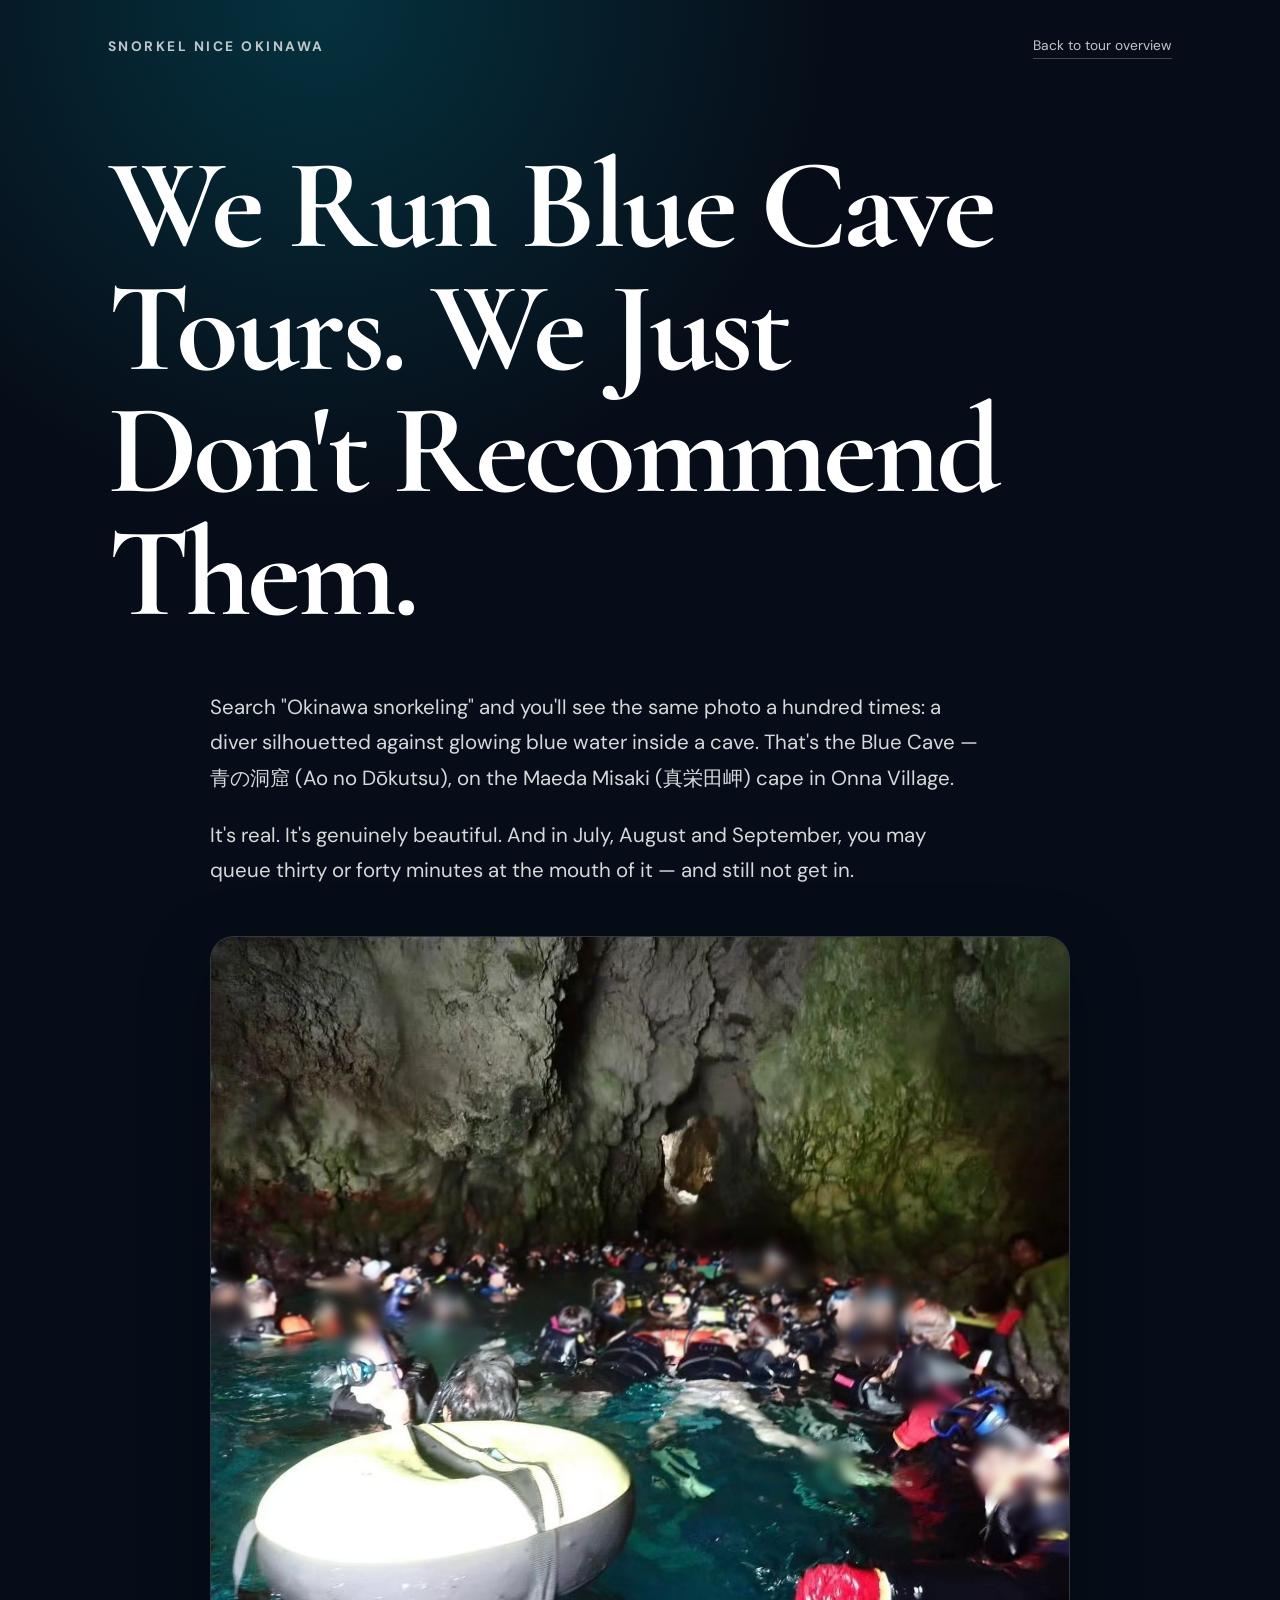
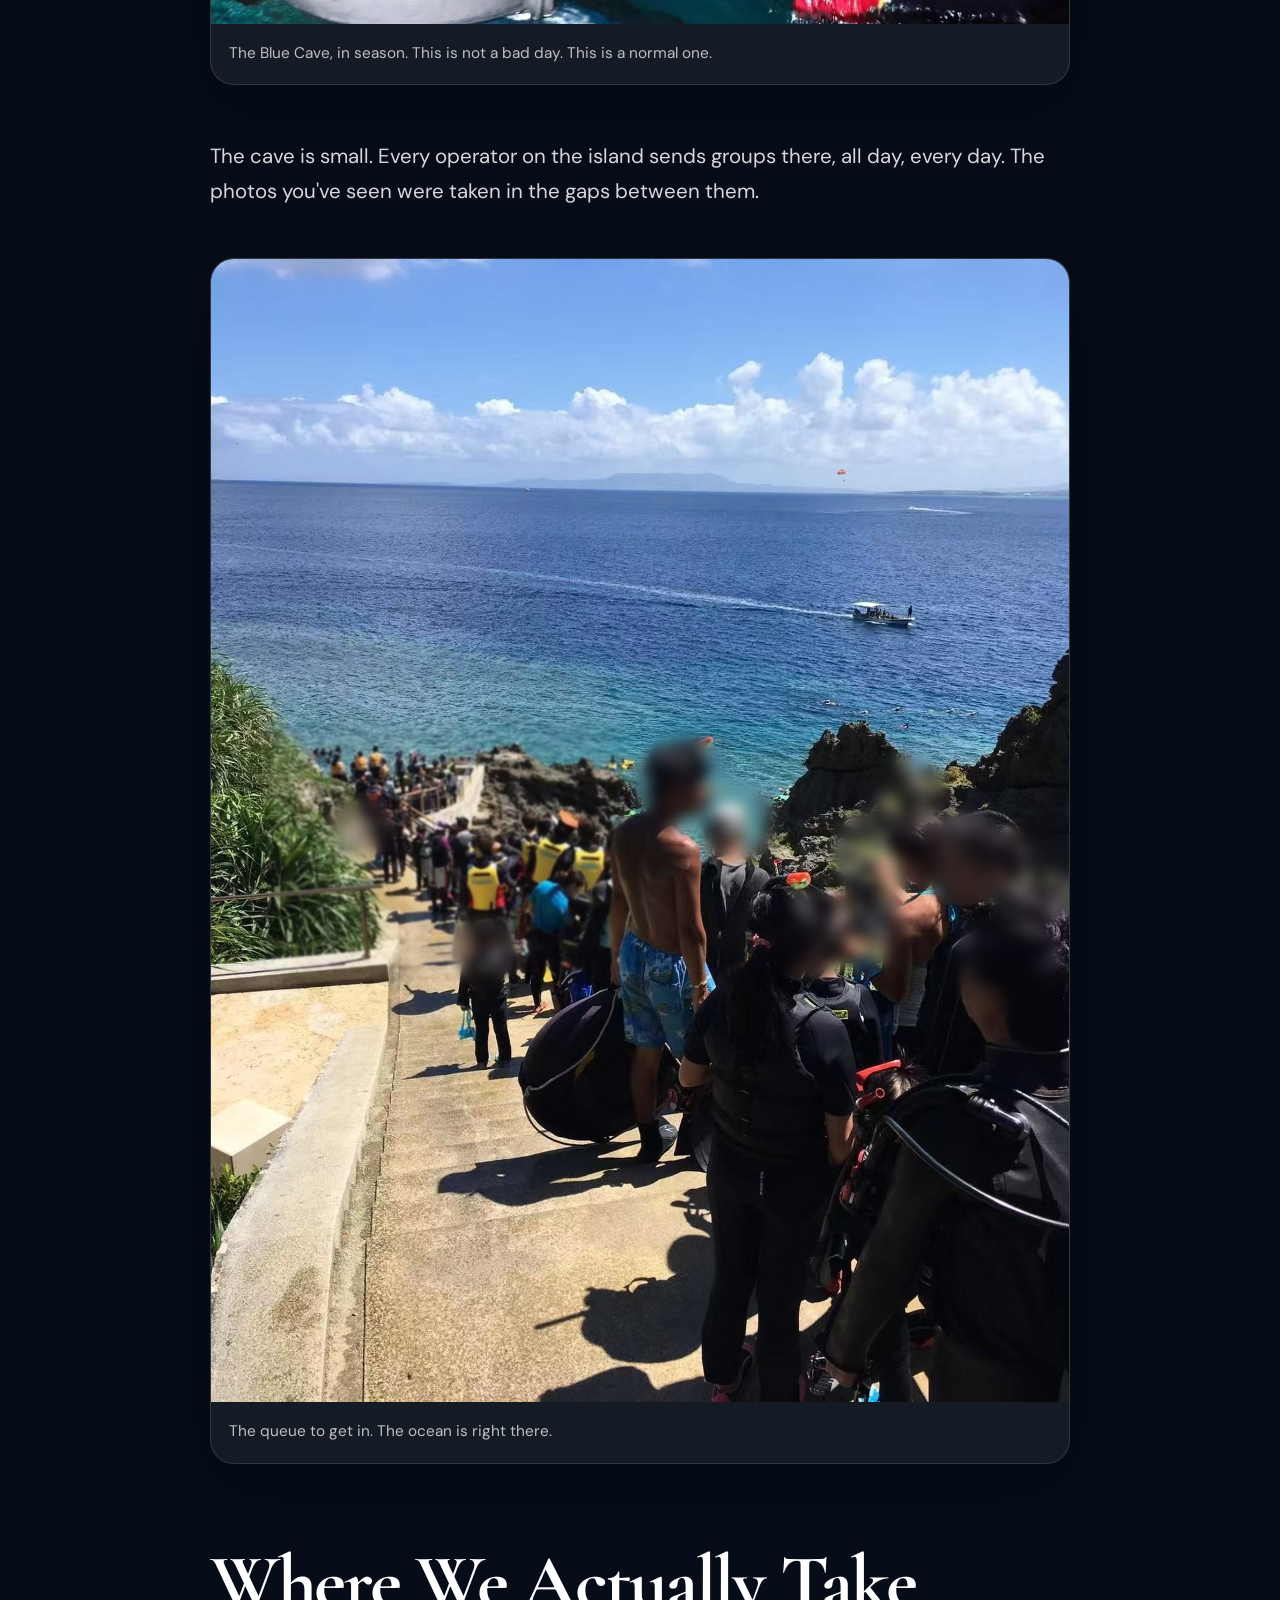
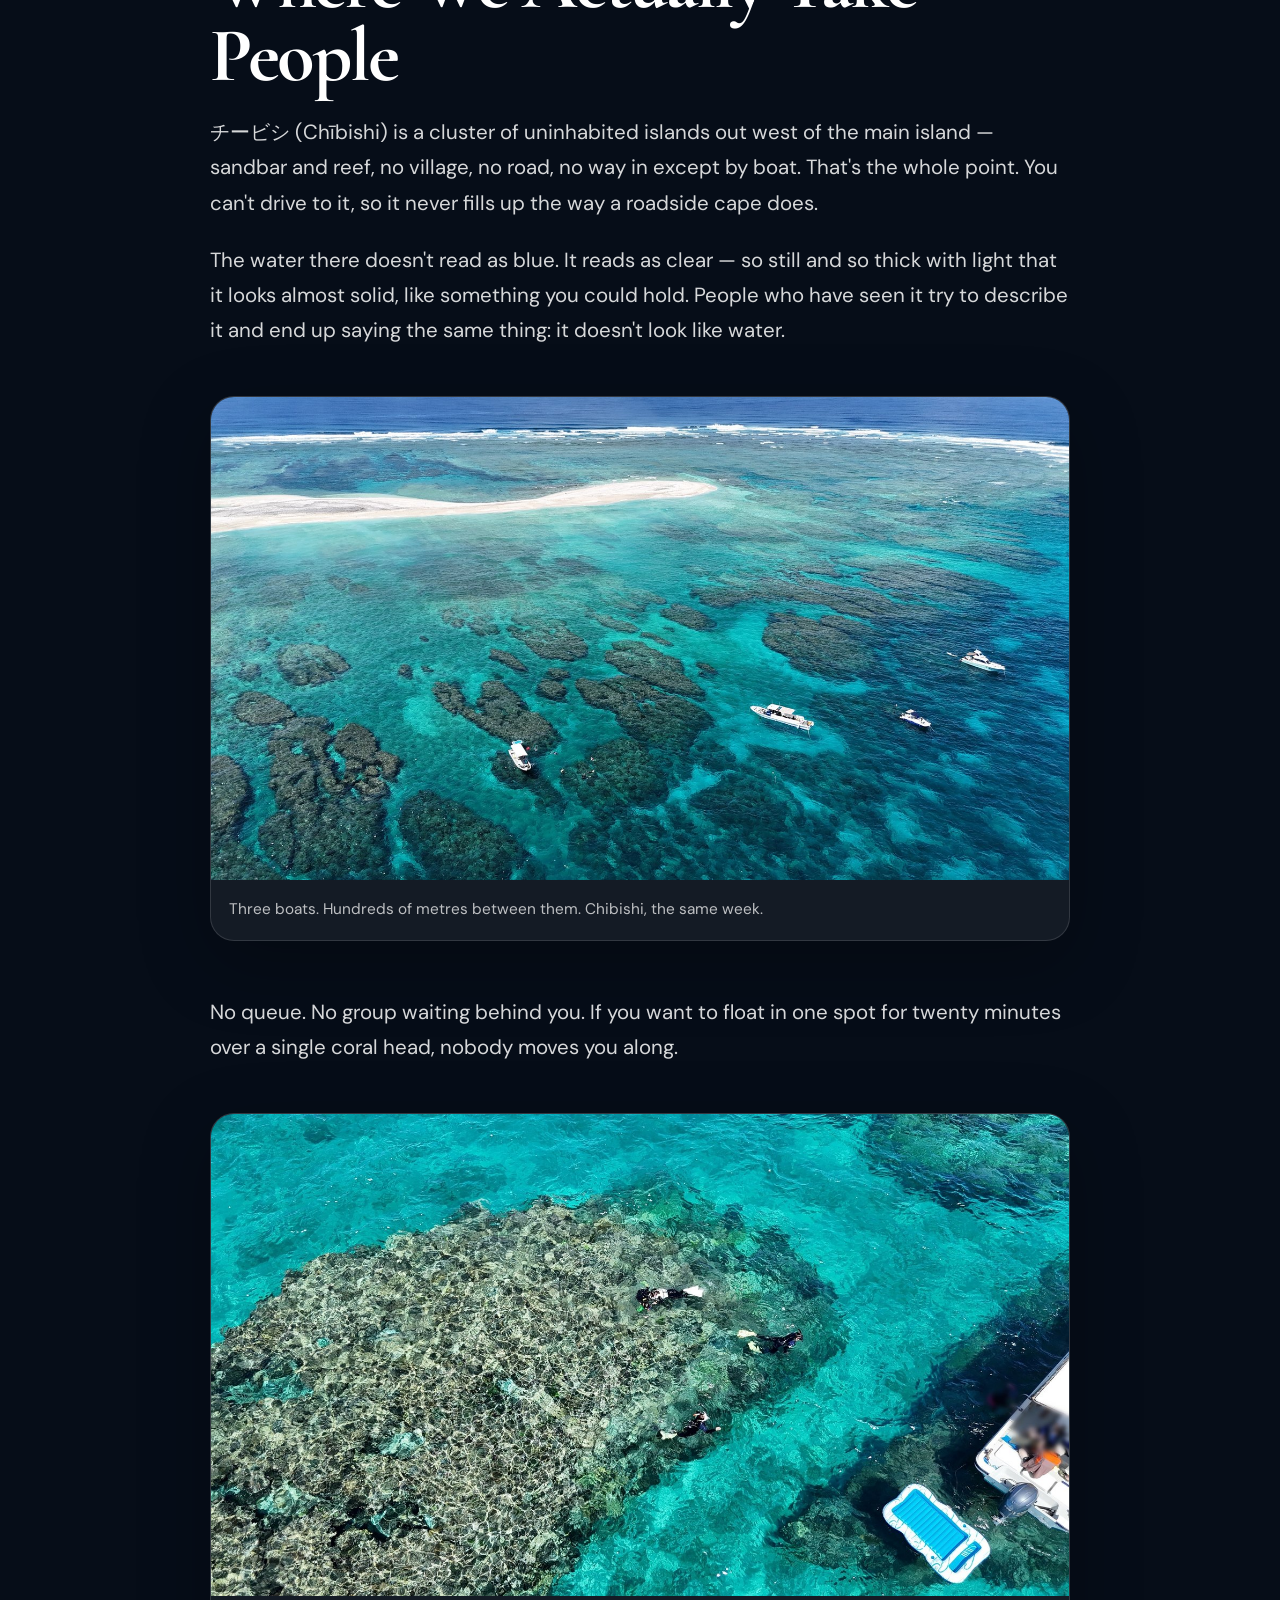
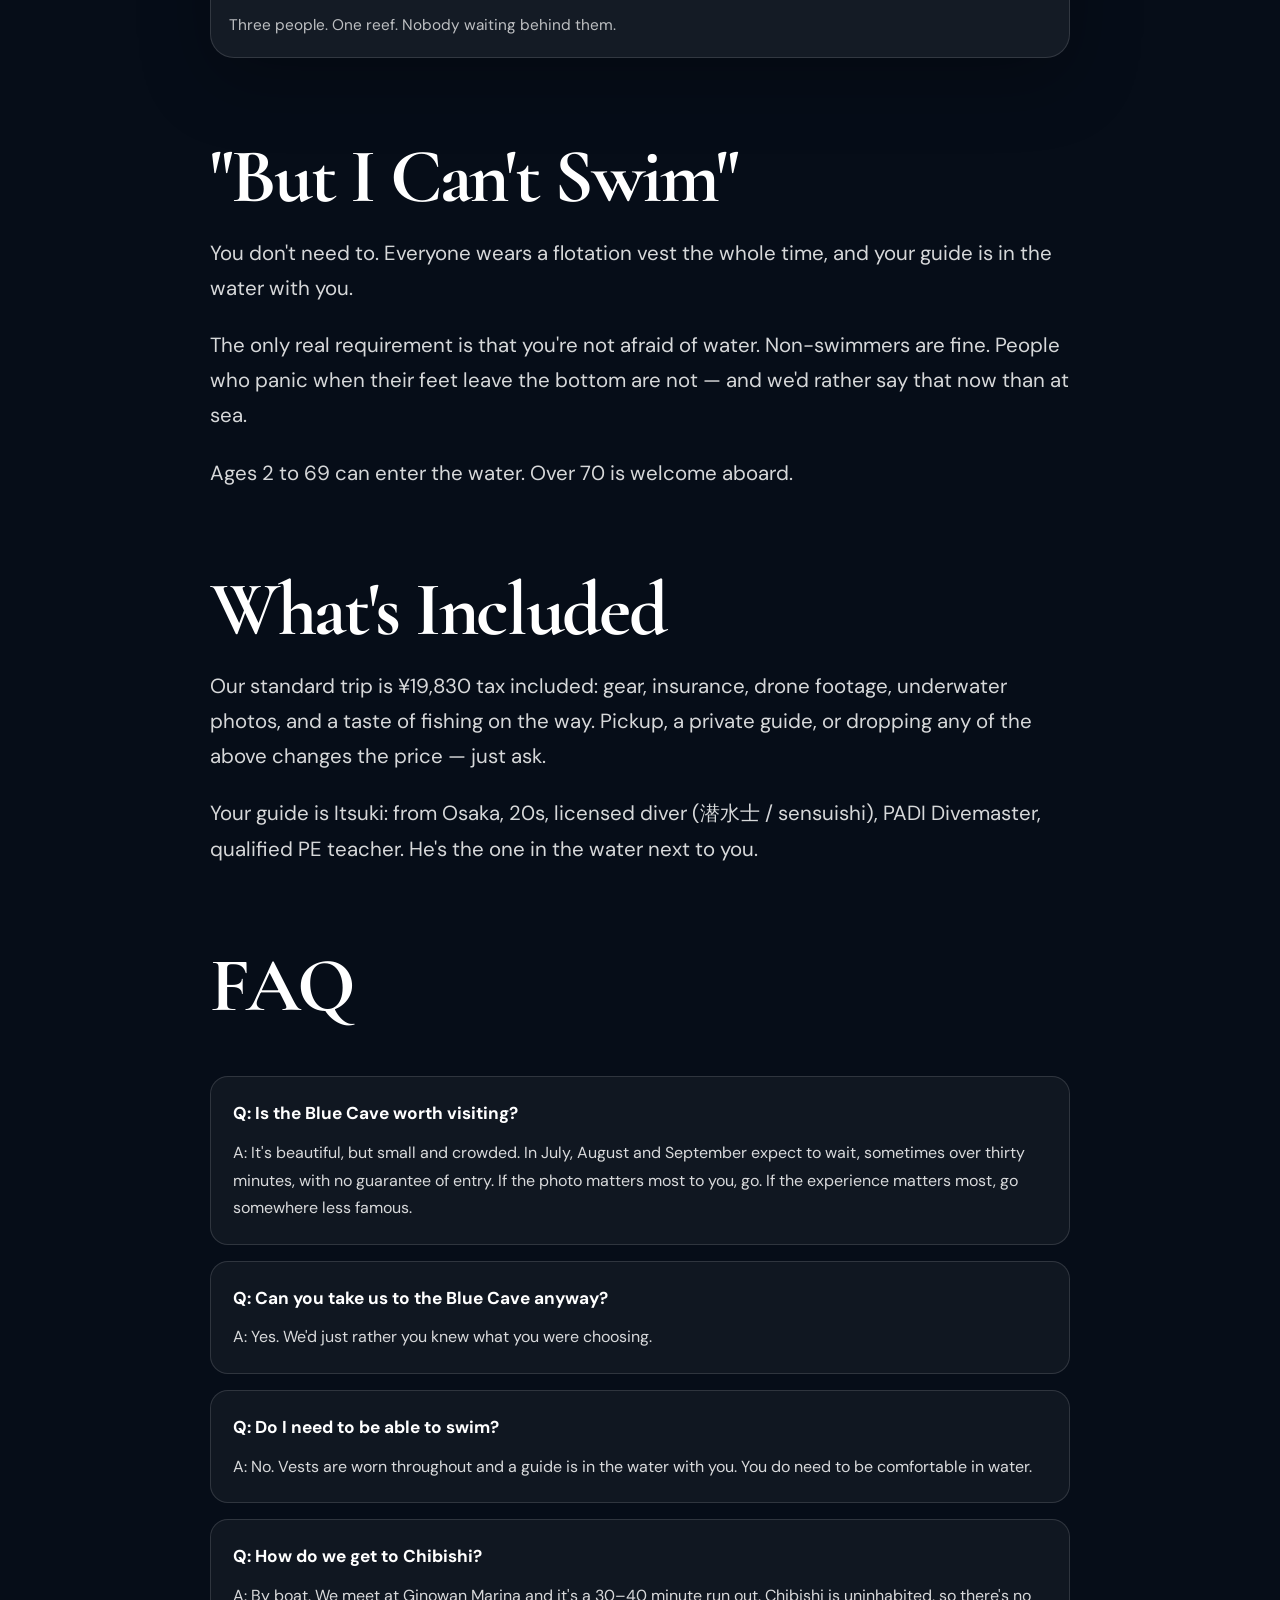
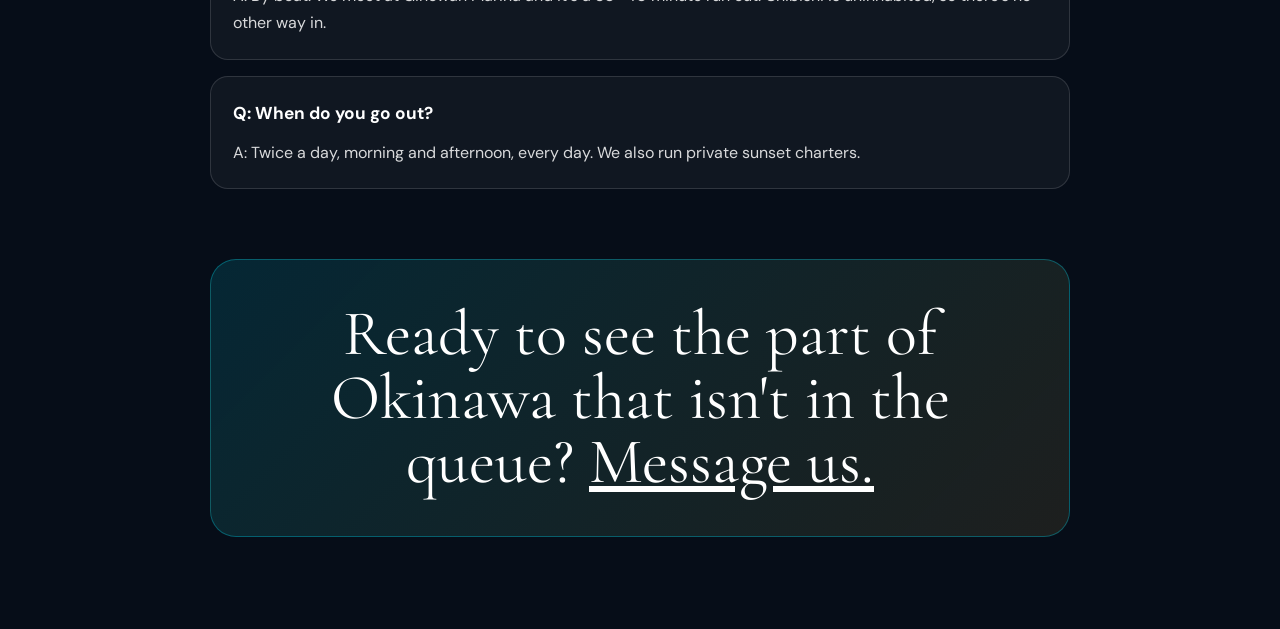
==== commit 4539b660: "M0813-43 align Kerama price to 19830" ====
--- a/blue-cave/index.html
+++ b/blue-cave/index.html
@@ -354,7 +354,7 @@
       <p>Ages 2 to 69 can enter the water. Over 70 is welcome aboard.</p>
 
       <h2>What's Included</h2>
-      <p>Our standard trip is ¥19,830: gear, insurance, drone footage, underwater photos, and a taste of fishing on the way. Pickup, a private guide, or dropping any of the above changes the price — just ask.</p>
+      <p>Our standard trip is ¥19,830 tax included: gear, insurance, drone footage, underwater photos, and a taste of fishing on the way. Pickup, a private guide, or dropping any of the above changes the price — just ask.</p>
       <p>Your guide is Itsuki: from Osaka, 20s, licensed diver (潜水士 / sensuishi), PADI Divemaster, qualified PE teacher. He's the one in the water next to you.</p>
 
       <h2 id="faq">FAQ</h2>
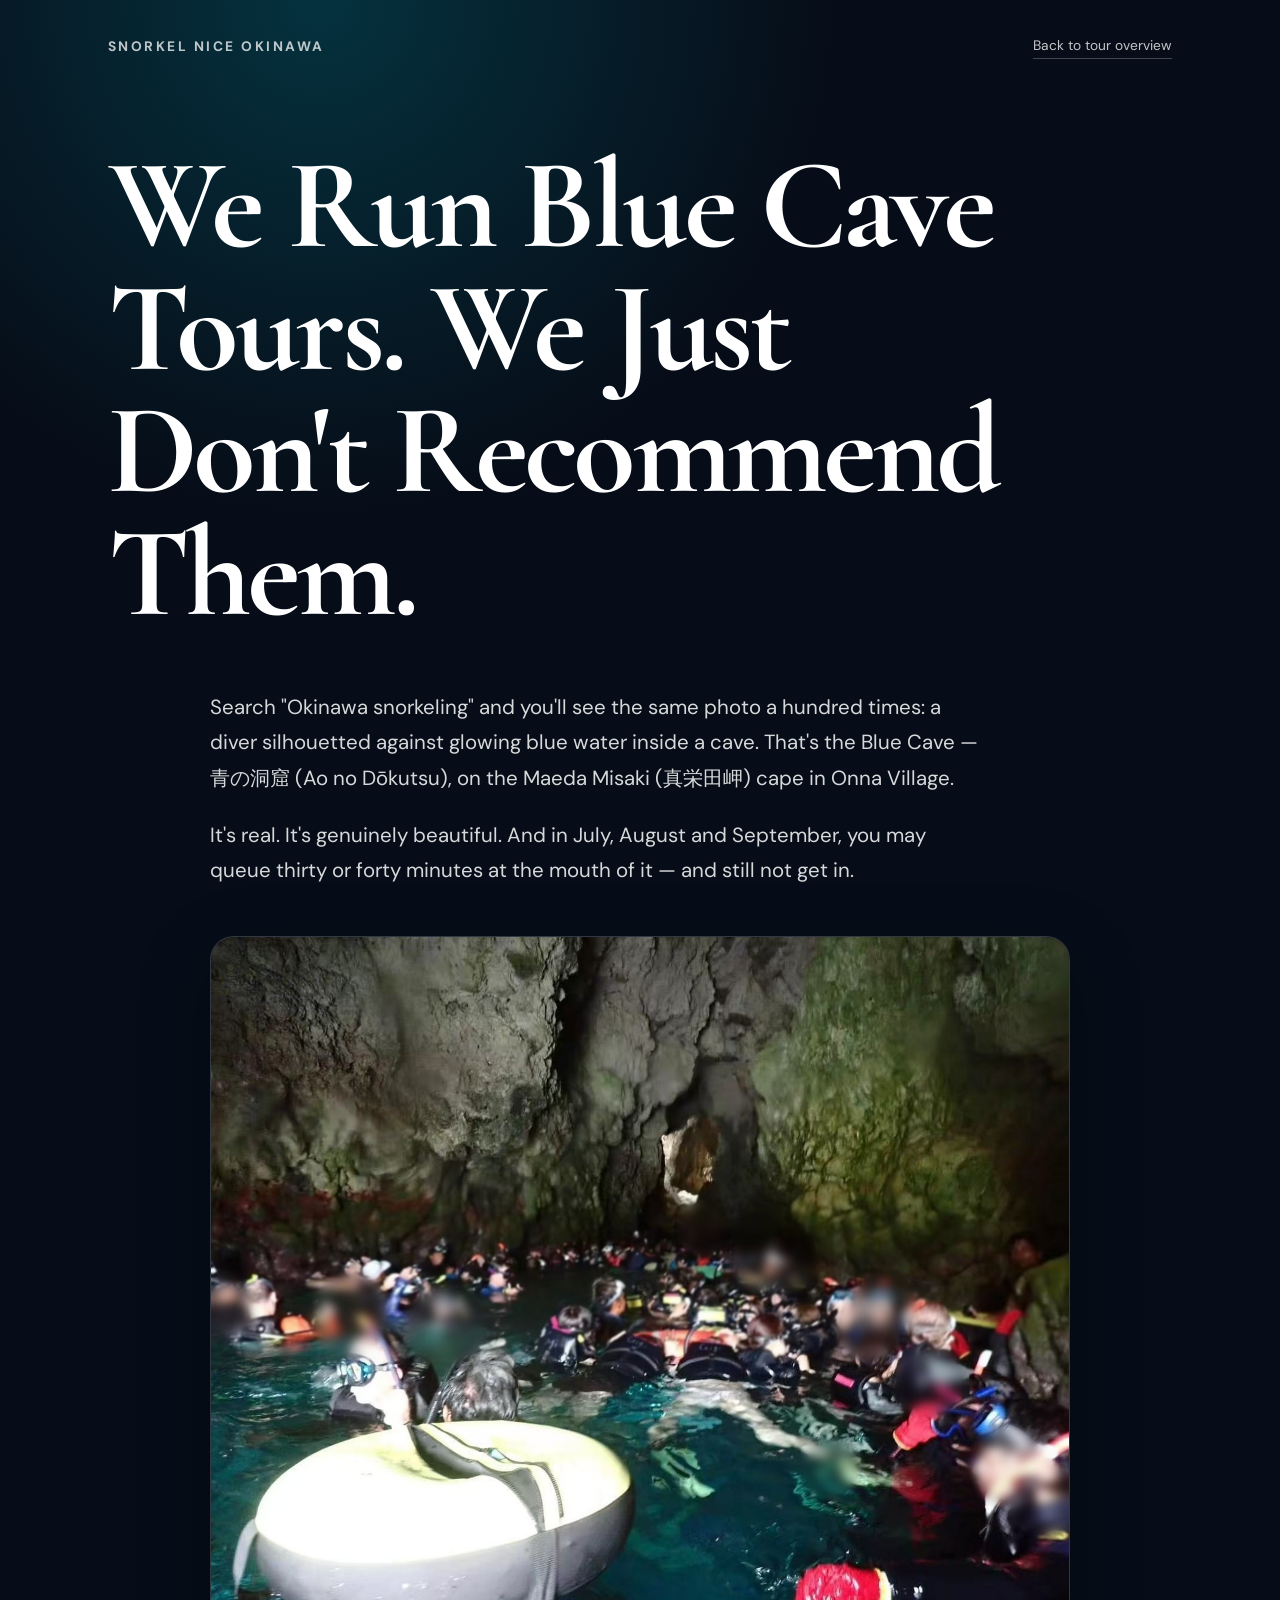
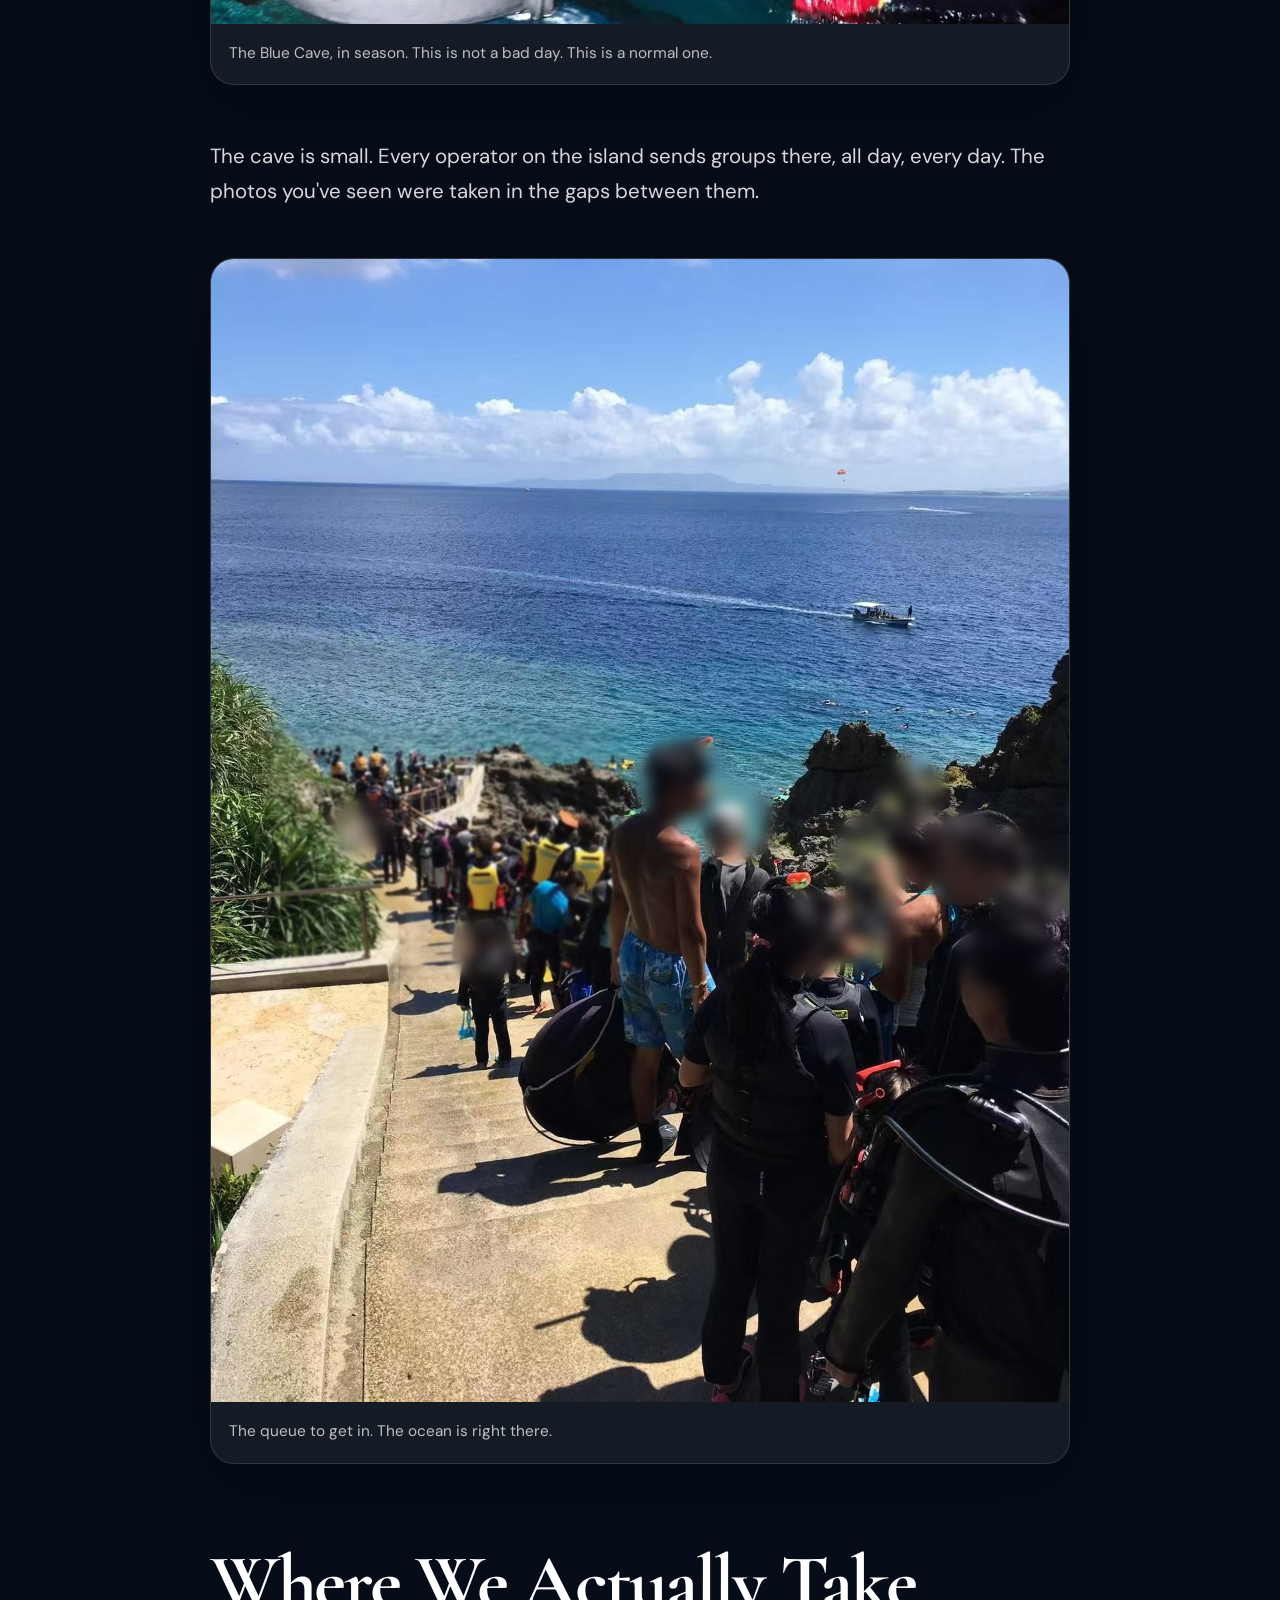
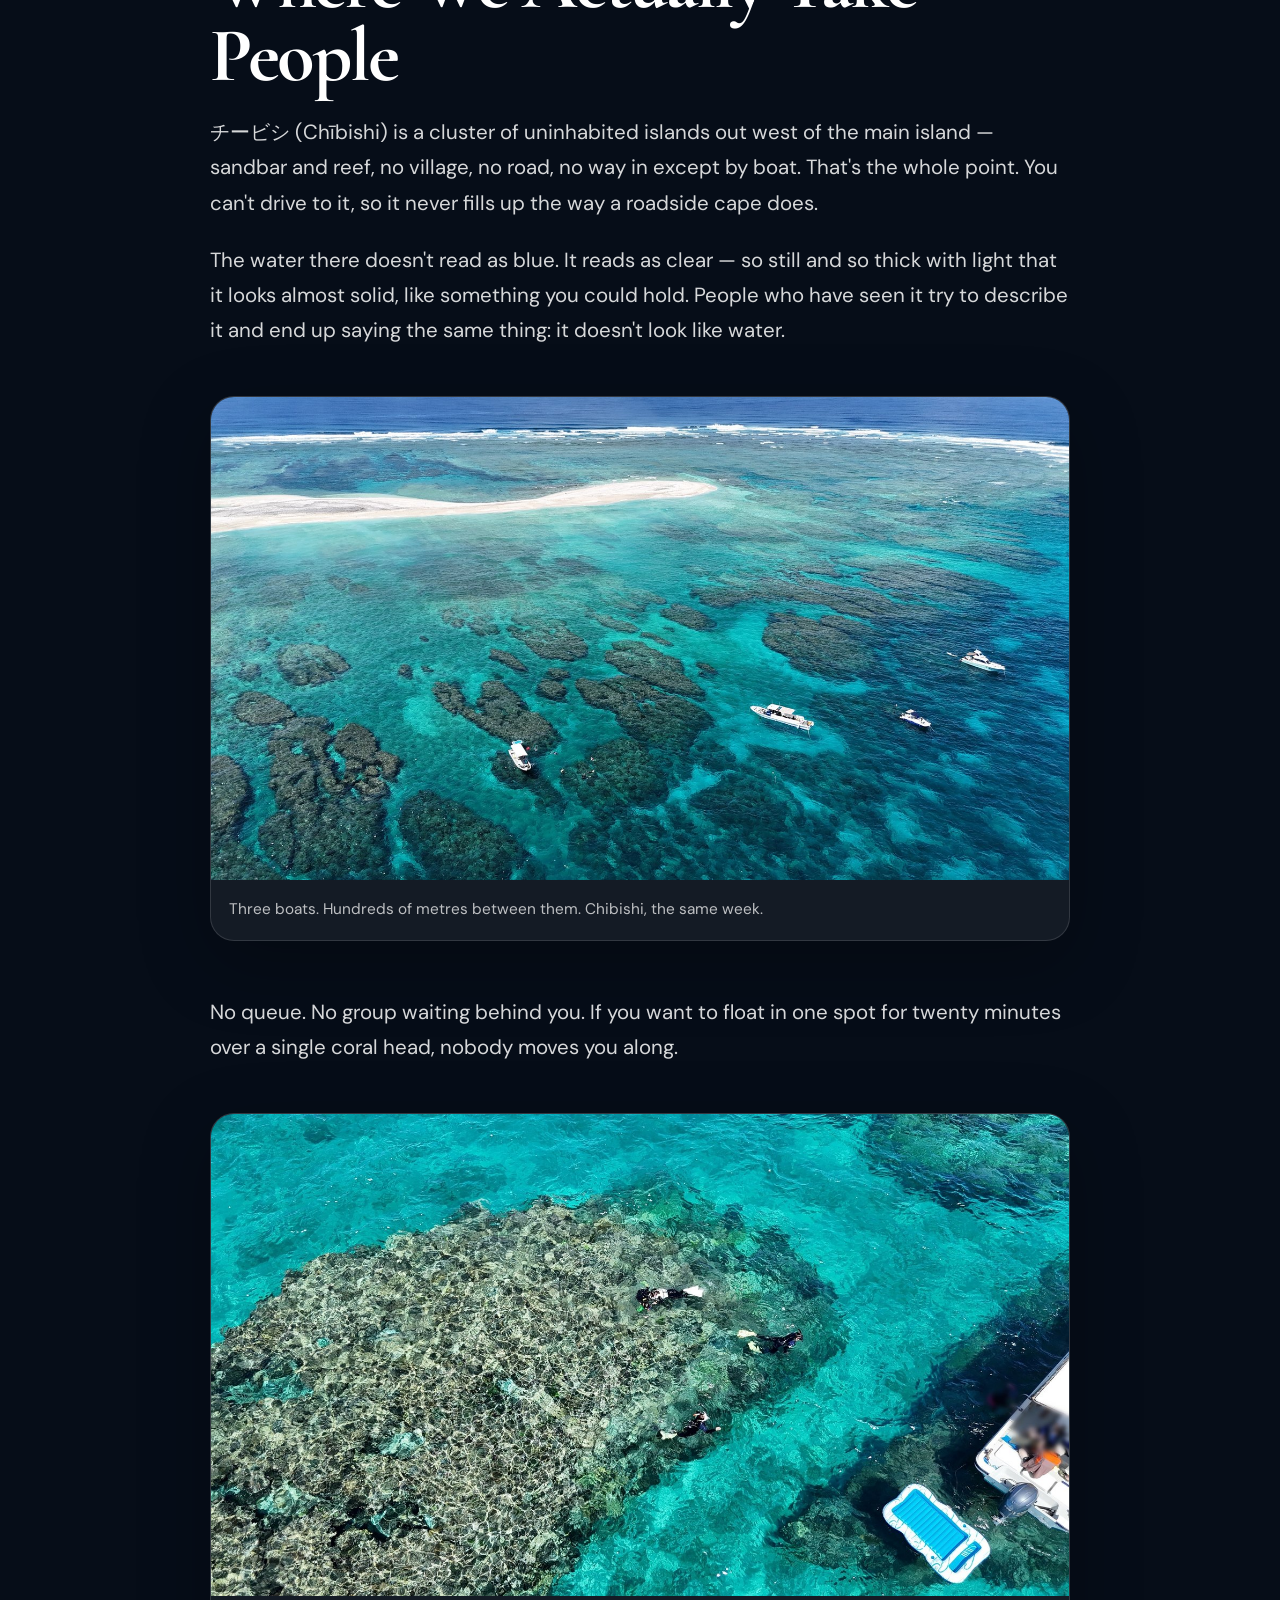
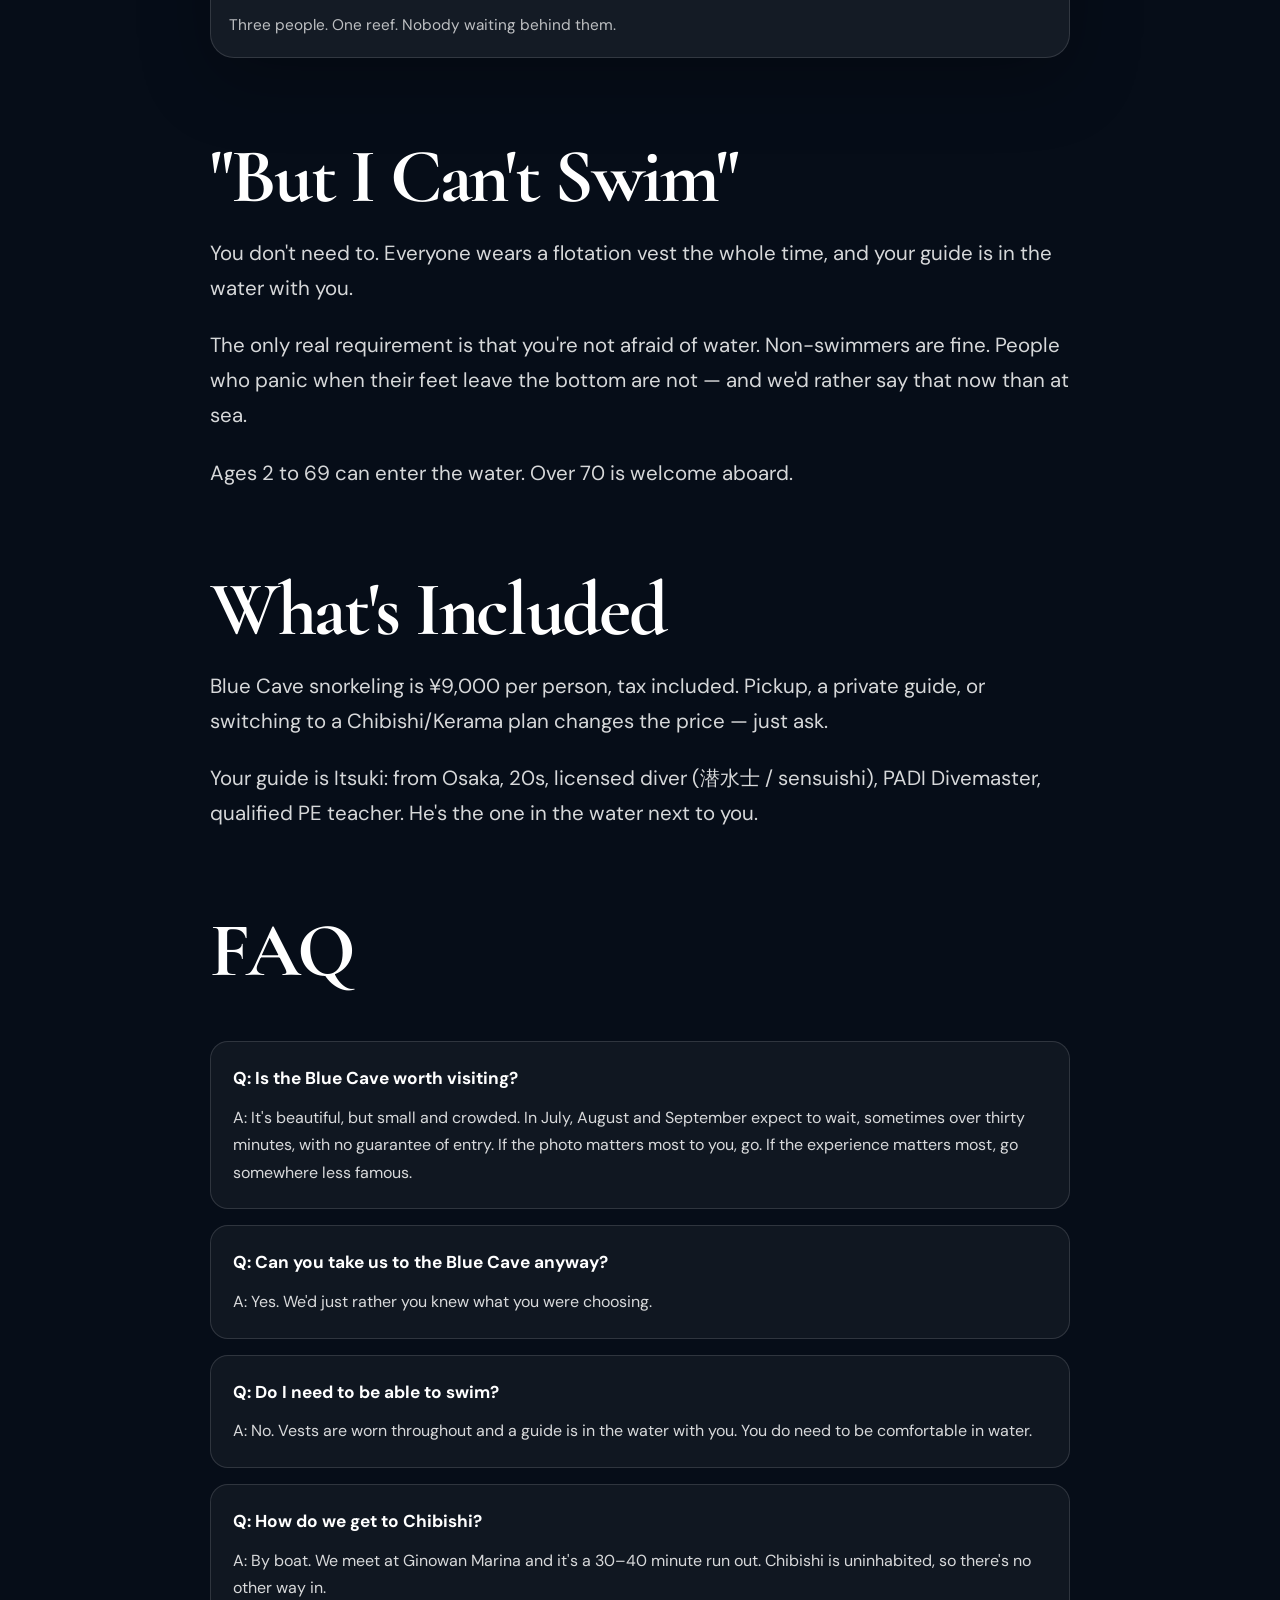
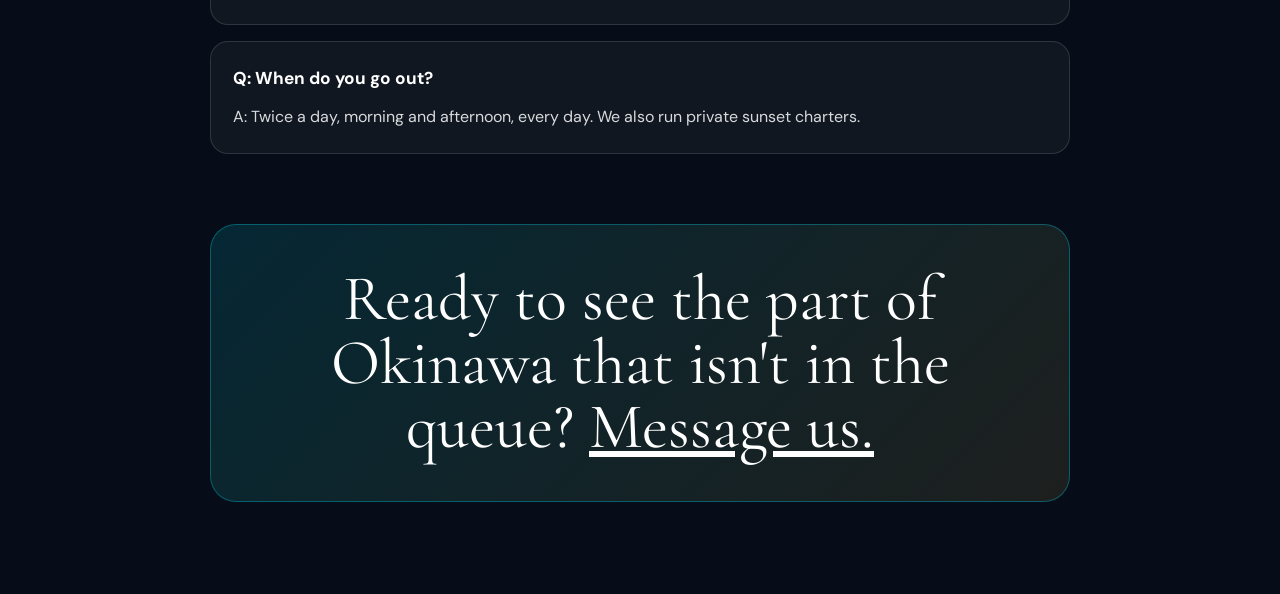
==== commit 4bf3e9d6: "M0813-44 fix Blue Cave price per person" ====
--- a/blue-cave/index.html
+++ b/blue-cave/index.html
@@ -354,7 +354,7 @@
       <p>Ages 2 to 69 can enter the water. Over 70 is welcome aboard.</p>
 
       <h2>What's Included</h2>
-      <p>Our standard trip is ¥19,830 tax included: gear, insurance, drone footage, underwater photos, and a taste of fishing on the way. Pickup, a private guide, or dropping any of the above changes the price — just ask.</p>
+      <p>Blue Cave snorkeling is ¥9,000 per person, tax included. Pickup, a private guide, or switching to a Chibishi/Kerama plan changes the price — just ask.</p>
       <p>Your guide is Itsuki: from Osaka, 20s, licensed diver (潜水士 / sensuishi), PADI Divemaster, qualified PE teacher. He's the one in the water next to you.</p>
 
       <h2 id="faq">FAQ</h2>
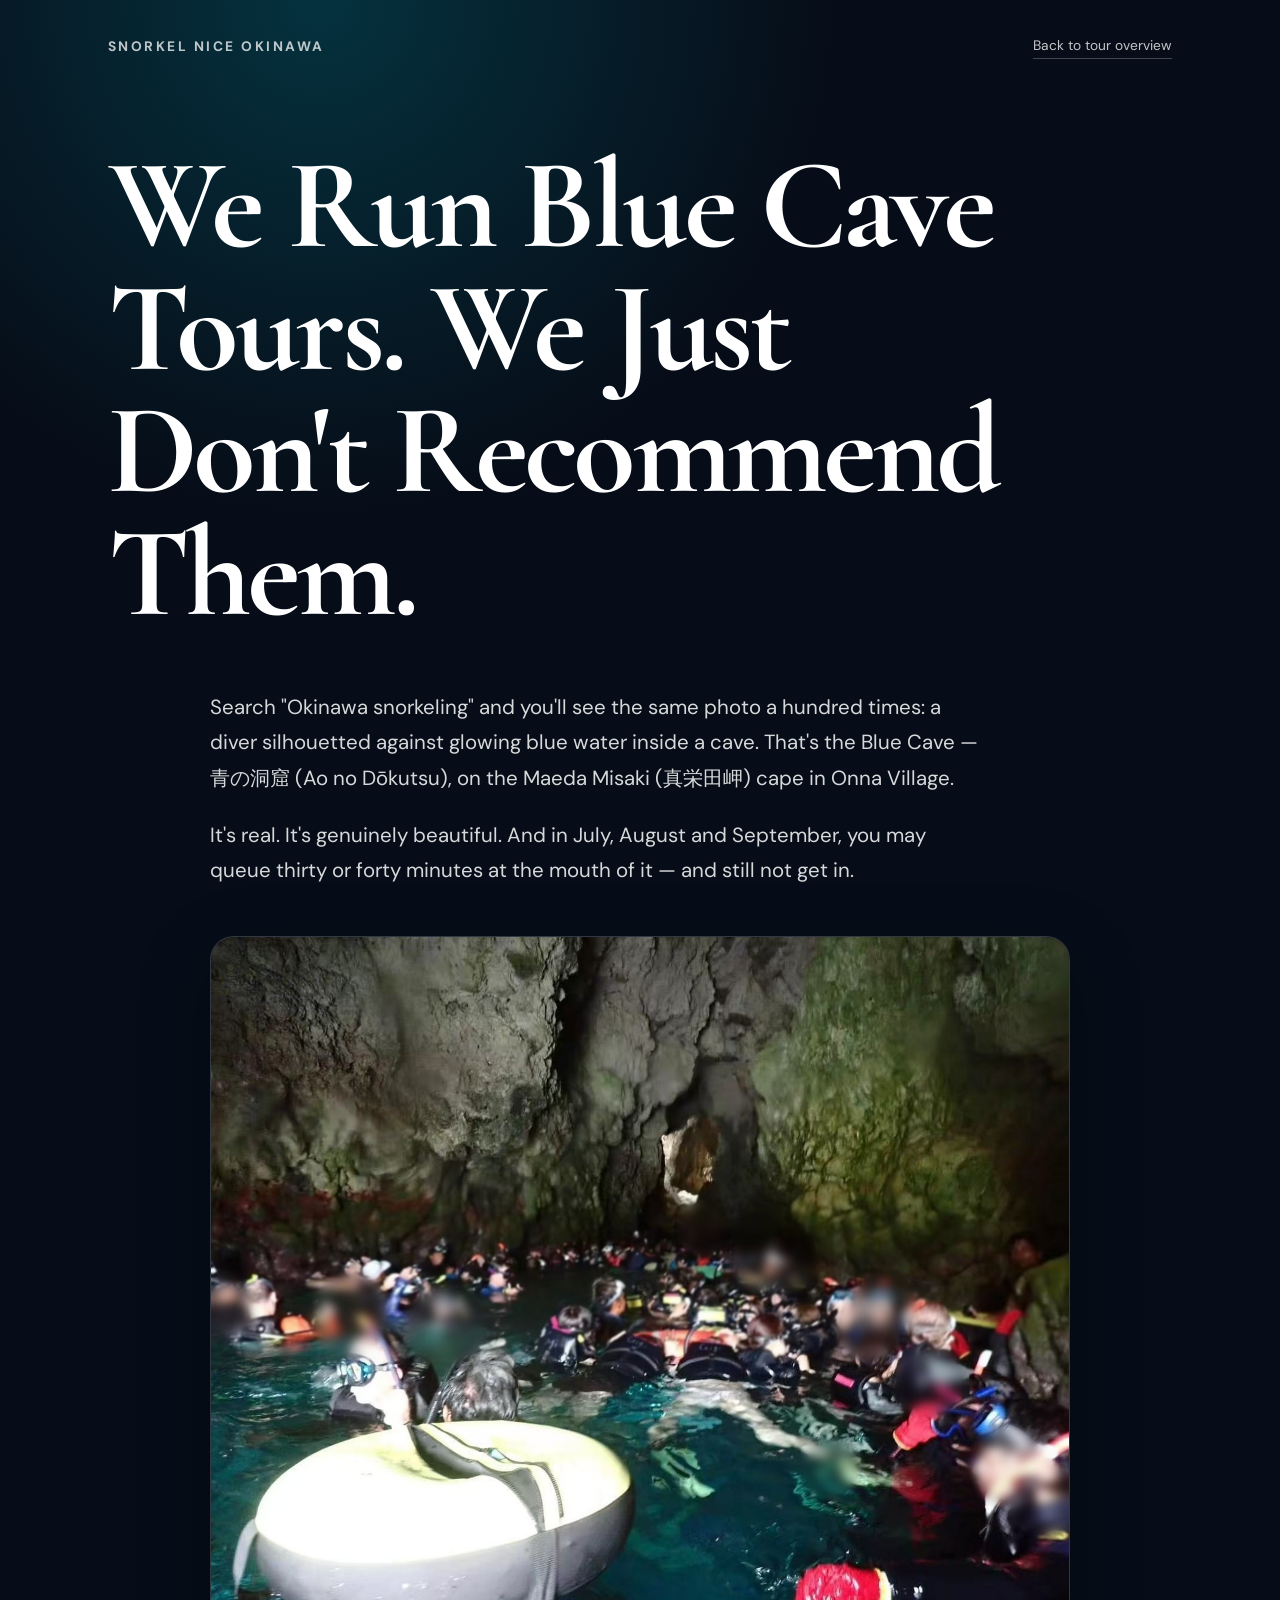
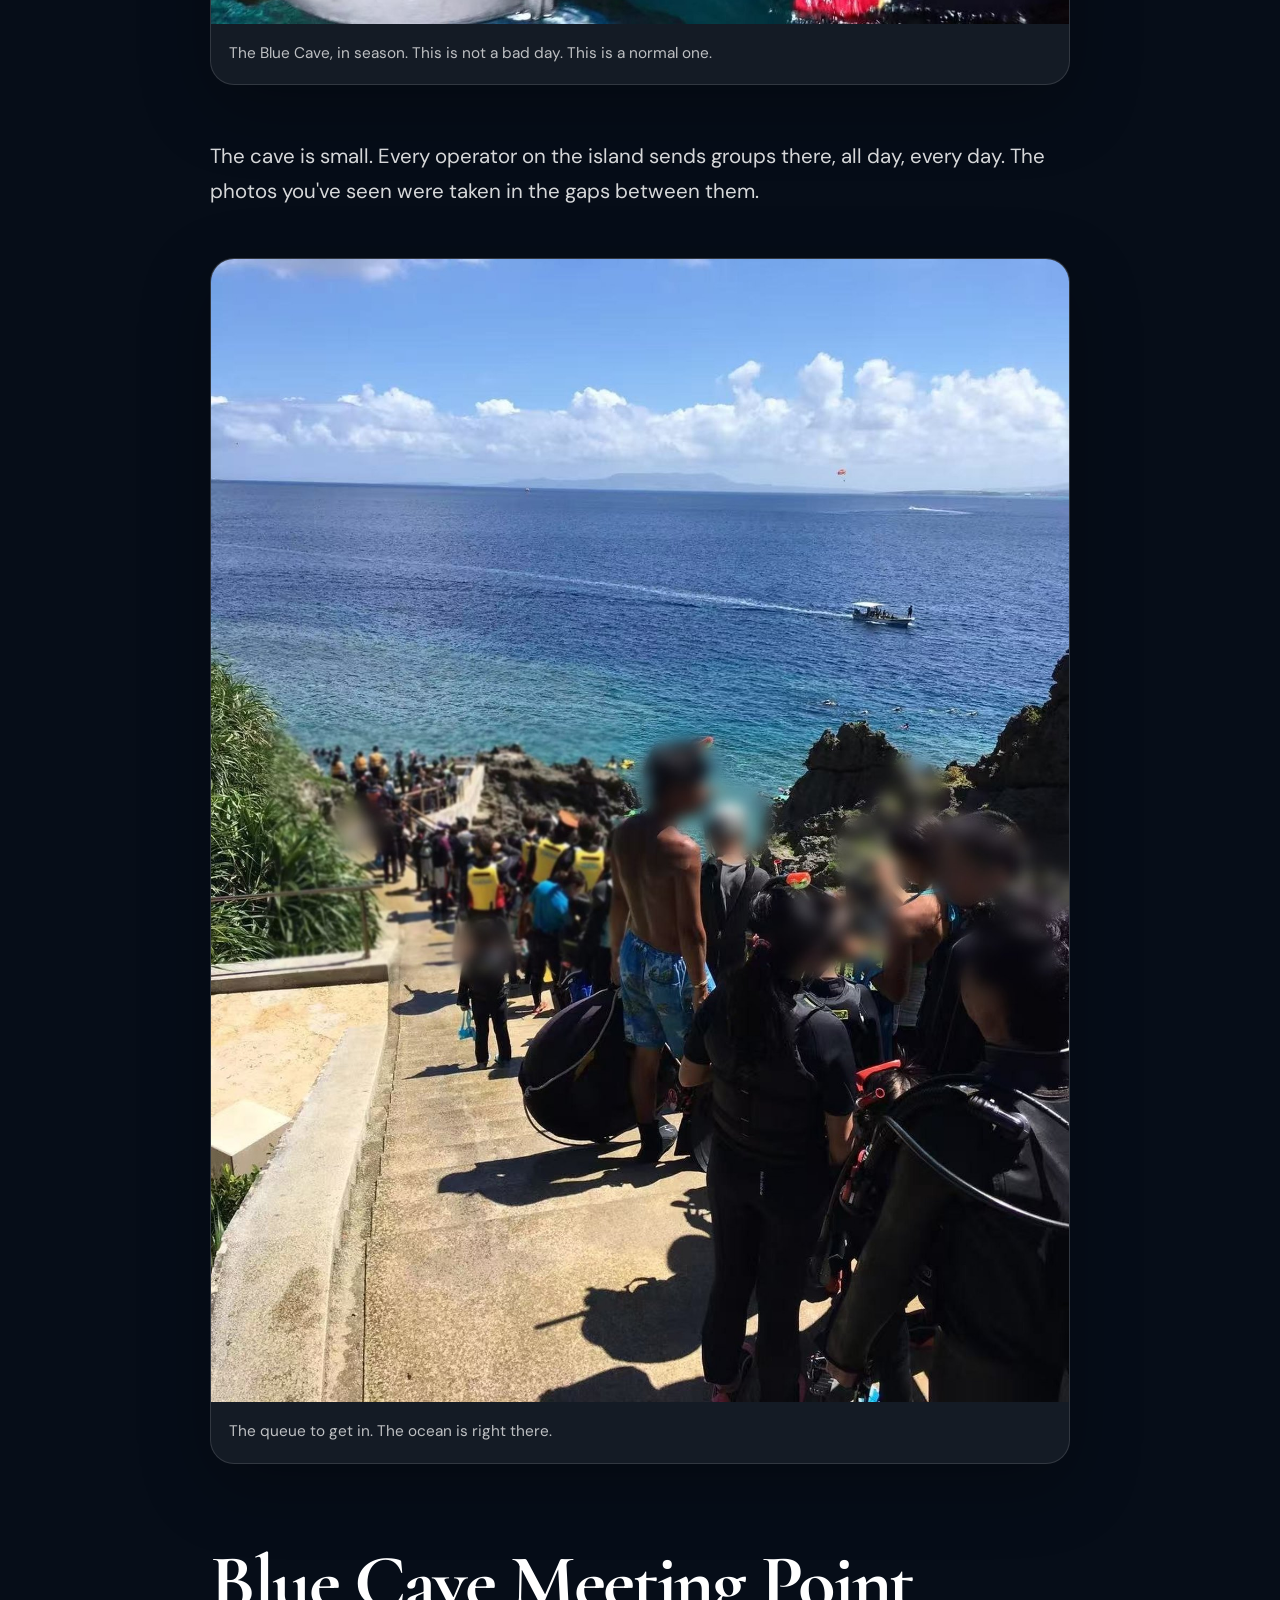
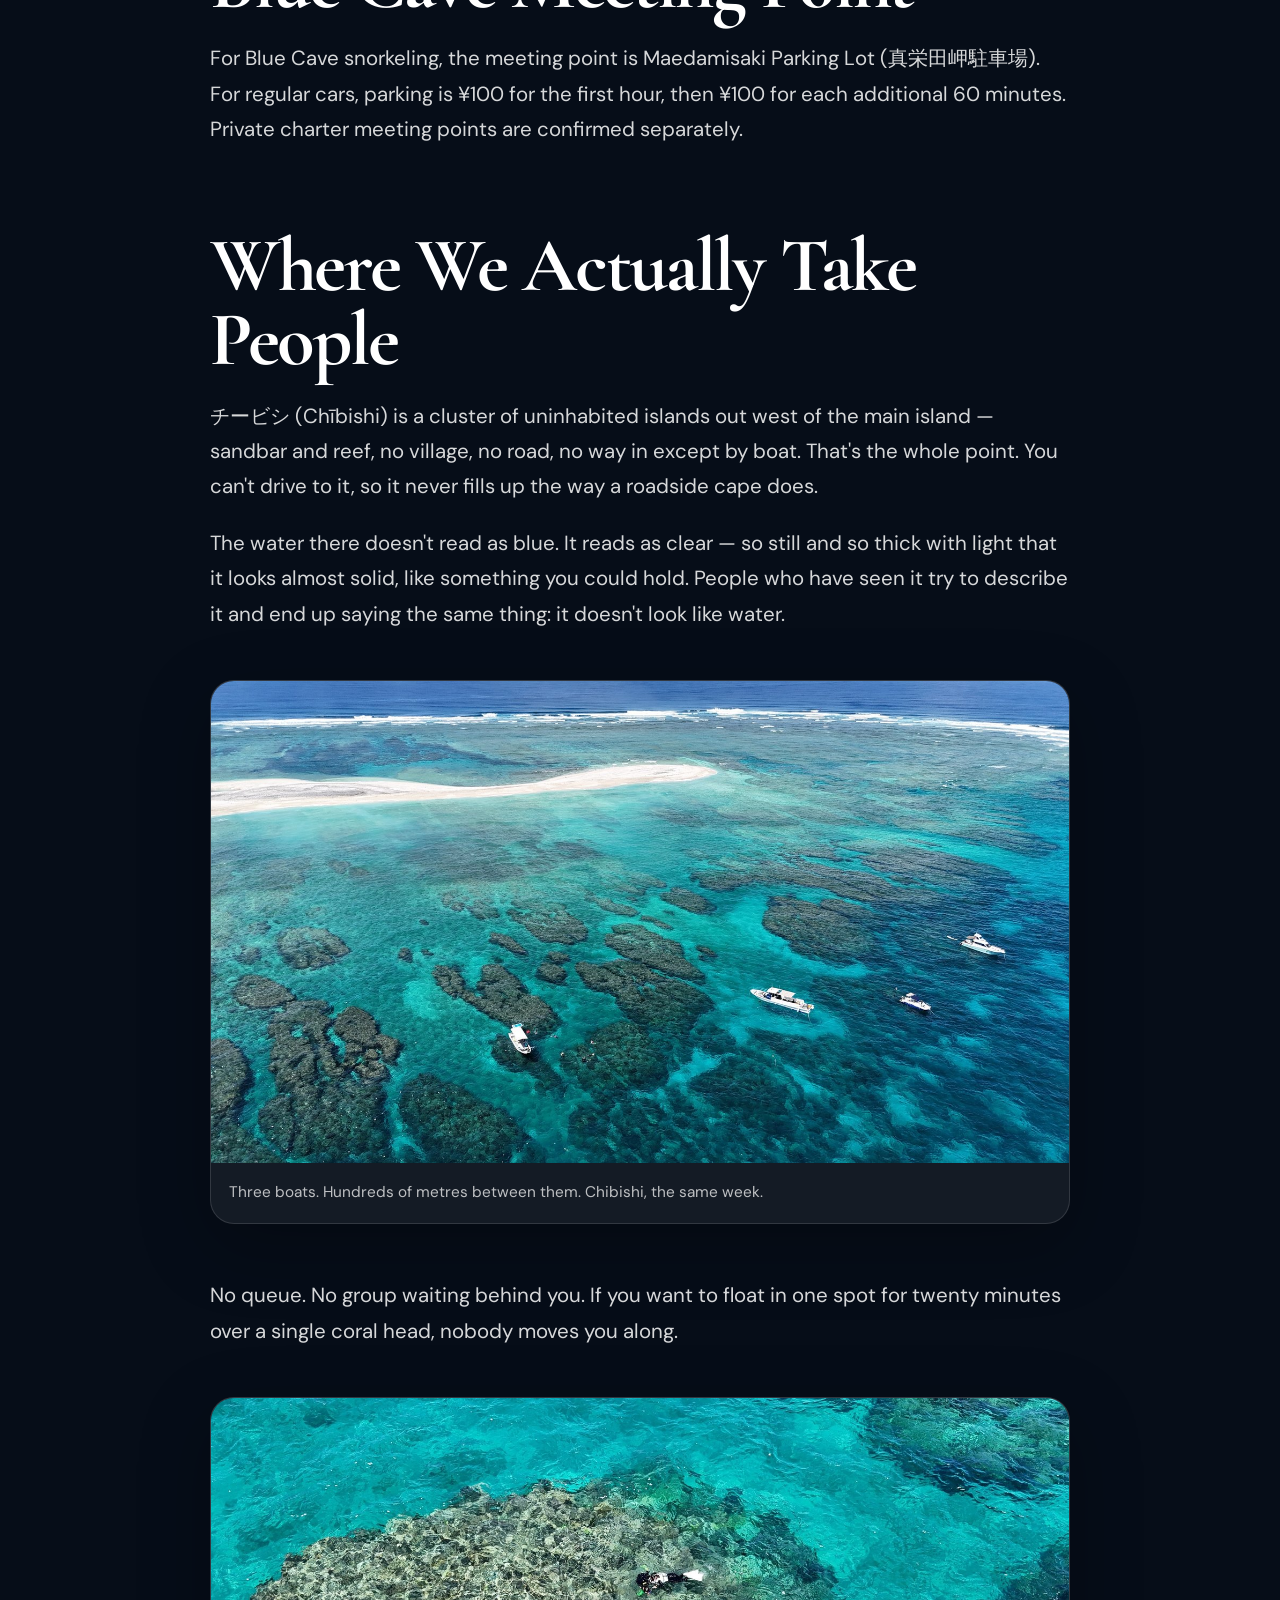
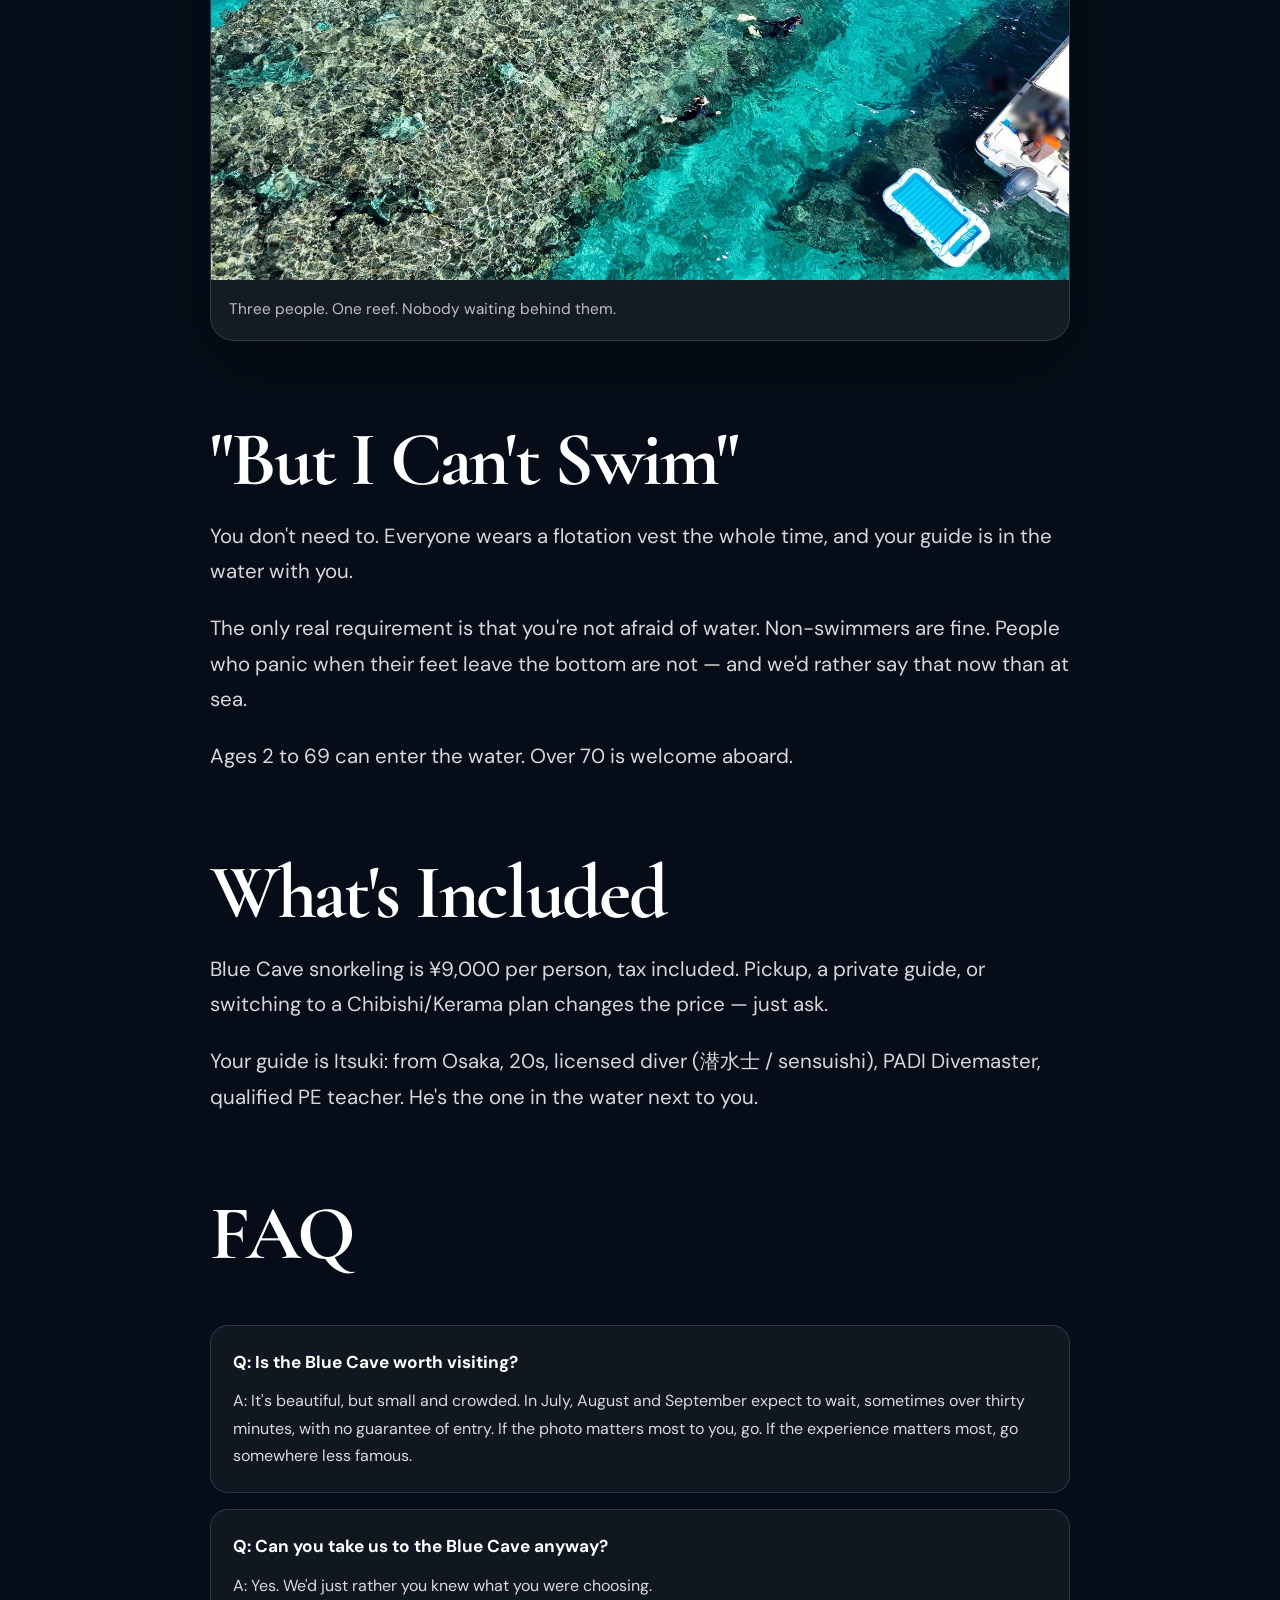
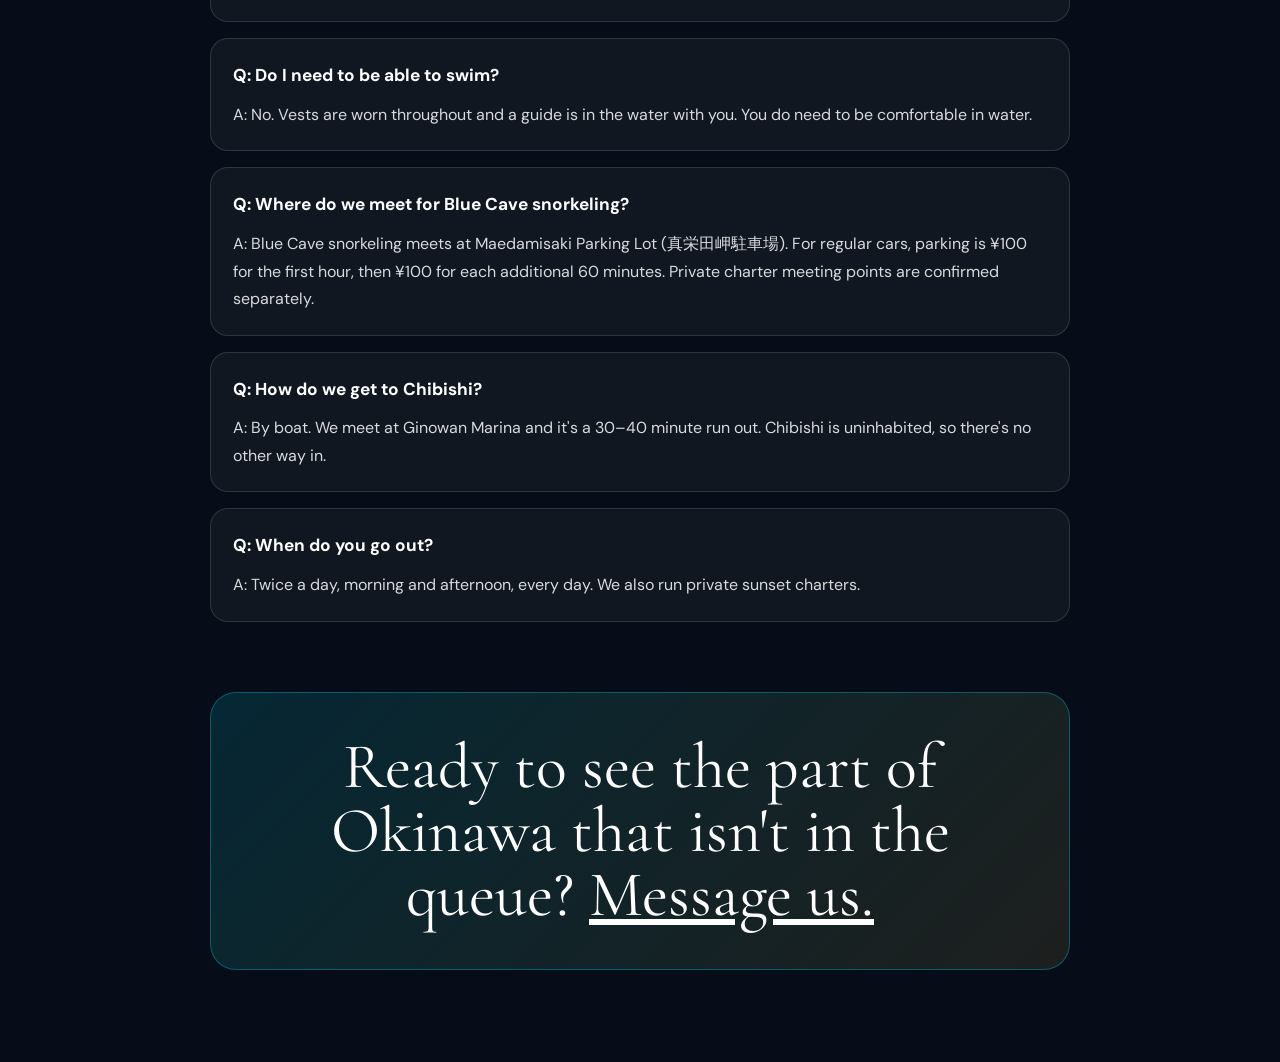
==== commit 65c4bfbf: "GEO-0814-02 add Blue Cave meeting point" ====
--- a/blue-cave/index.html
+++ b/blue-cave/index.html
@@ -259,42 +259,50 @@
         "mainEntity": [
           {
             "@type": "Question",
-            "name": "Is the Blue Cave worth visiting?",
-            "acceptedAnswer": {
-              "@type": "Answer",
-              "text": "It's beautiful, but small and crowded. In July, August and September expect to wait, sometimes over thirty minutes, with no guarantee of entry. If the photo matters most to you, go. If the experience matters most, go somewhere less famous."
-            }
-          },
-          {
-            "@type": "Question",
-            "name": "Can you take us to the Blue Cave anyway?",
-            "acceptedAnswer": {
-              "@type": "Answer",
-              "text": "Yes. We'd just rather you knew what you were choosing."
-            }
-          },
-          {
-            "@type": "Question",
-            "name": "Do I need to be able to swim?",
-            "acceptedAnswer": {
-              "@type": "Answer",
-              "text": "No. Vests are worn throughout and a guide is in the water with you. You do need to be comfortable in water."
-            }
-          },
-          {
-            "@type": "Question",
-            "name": "How do we get to Chibishi?",
-            "acceptedAnswer": {
-              "@type": "Answer",
-              "text": "By boat. We meet at Ginowan Marina and it's a 30–40 minute run out. Chibishi is uninhabited, so there's no other way in."
-            }
-          },
-          {
-            "@type": "Question",
-            "name": "When do you go out?",
-            "acceptedAnswer": {
-              "@type": "Answer",
-              "text": "Twice a day, morning and afternoon, every day. We also run private sunset charters."
+            "name": "Q: Is the Blue Cave worth visiting?",
+            "acceptedAnswer": {
+              "@type": "Answer",
+              "text": "A: It's beautiful, but small and crowded. In July, August and September expect to wait, sometimes over thirty minutes, with no guarantee of entry. If the photo matters most to you, go. If the experience matters most, go somewhere less famous."
+            }
+          },
+          {
+            "@type": "Question",
+            "name": "Q: Can you take us to the Blue Cave anyway?",
+            "acceptedAnswer": {
+              "@type": "Answer",
+              "text": "A: Yes. We'd just rather you knew what you were choosing."
+            }
+          },
+          {
+            "@type": "Question",
+            "name": "Q: Do I need to be able to swim?",
+            "acceptedAnswer": {
+              "@type": "Answer",
+              "text": "A: No. Vests are worn throughout and a guide is in the water with you. You do need to be comfortable in water."
+            }
+          },
+          {
+            "@type": "Question",
+            "name": "Q: Where do we meet for Blue Cave snorkeling?",
+            "acceptedAnswer": {
+              "@type": "Answer",
+              "text": "A: Blue Cave snorkeling meets at Maedamisaki Parking Lot (真栄田岬駐車場). For regular cars, parking is ¥100 for the first hour, then ¥100 for each additional 60 minutes. Private charter meeting points are confirmed separately."
+            }
+          },
+          {
+            "@type": "Question",
+            "name": "Q: How do we get to Chibishi?",
+            "acceptedAnswer": {
+              "@type": "Answer",
+              "text": "A: By boat. We meet at Ginowan Marina and it's a 30–40 minute run out. Chibishi is uninhabited, so there's no other way in."
+            }
+          },
+          {
+            "@type": "Question",
+            "name": "Q: When do you go out?",
+            "acceptedAnswer": {
+              "@type": "Answer",
+              "text": "A: Twice a day, morning and afternoon, every day. We also run private sunset charters."
             }
           }
         ]
@@ -332,6 +340,9 @@
         <figcaption>The queue to get in. The ocean is right there.</figcaption>
       </figure>
 
+      <h2>Blue Cave Meeting Point</h2>
+      <p>For Blue Cave snorkeling, the meeting point is Maedamisaki Parking Lot (真栄田岬駐車場). For regular cars, parking is ¥100 for the first hour, then ¥100 for each additional 60 minutes. Private charter meeting points are confirmed separately.</p>
+
       <h2>Where We Actually Take People</h2>
       <p>チービシ (Chībishi) is a cluster of uninhabited islands out west of the main island — sandbar and reef, no village, no road, no way in except by boat. That's the whole point. You can't drive to it, so it never fills up the way a roadside cape does.</p>
       <p>The water there doesn't read as blue. It reads as clear — so still and so thick with light that it looks almost solid, like something you could hold. People who have seen it try to describe it and end up saying the same thing: it doesn't look like water.</p>
@@ -370,6 +381,10 @@
         <div class="faq-item">
           <h3>Q: Do I need to be able to swim?</h3>
           <p>A: No. Vests are worn throughout and a guide is in the water with you. You do need to be comfortable in water.</p>
+        </div>
+        <div class="faq-item">
+          <h3>Q: Where do we meet for Blue Cave snorkeling?</h3>
+          <p>A: Blue Cave snorkeling meets at Maedamisaki Parking Lot (真栄田岬駐車場). For regular cars, parking is ¥100 for the first hour, then ¥100 for each additional 60 minutes. Private charter meeting points are confirmed separately.</p>
         </div>
         <div class="faq-item">
           <h3>Q: How do we get to Chibishi?</h3>
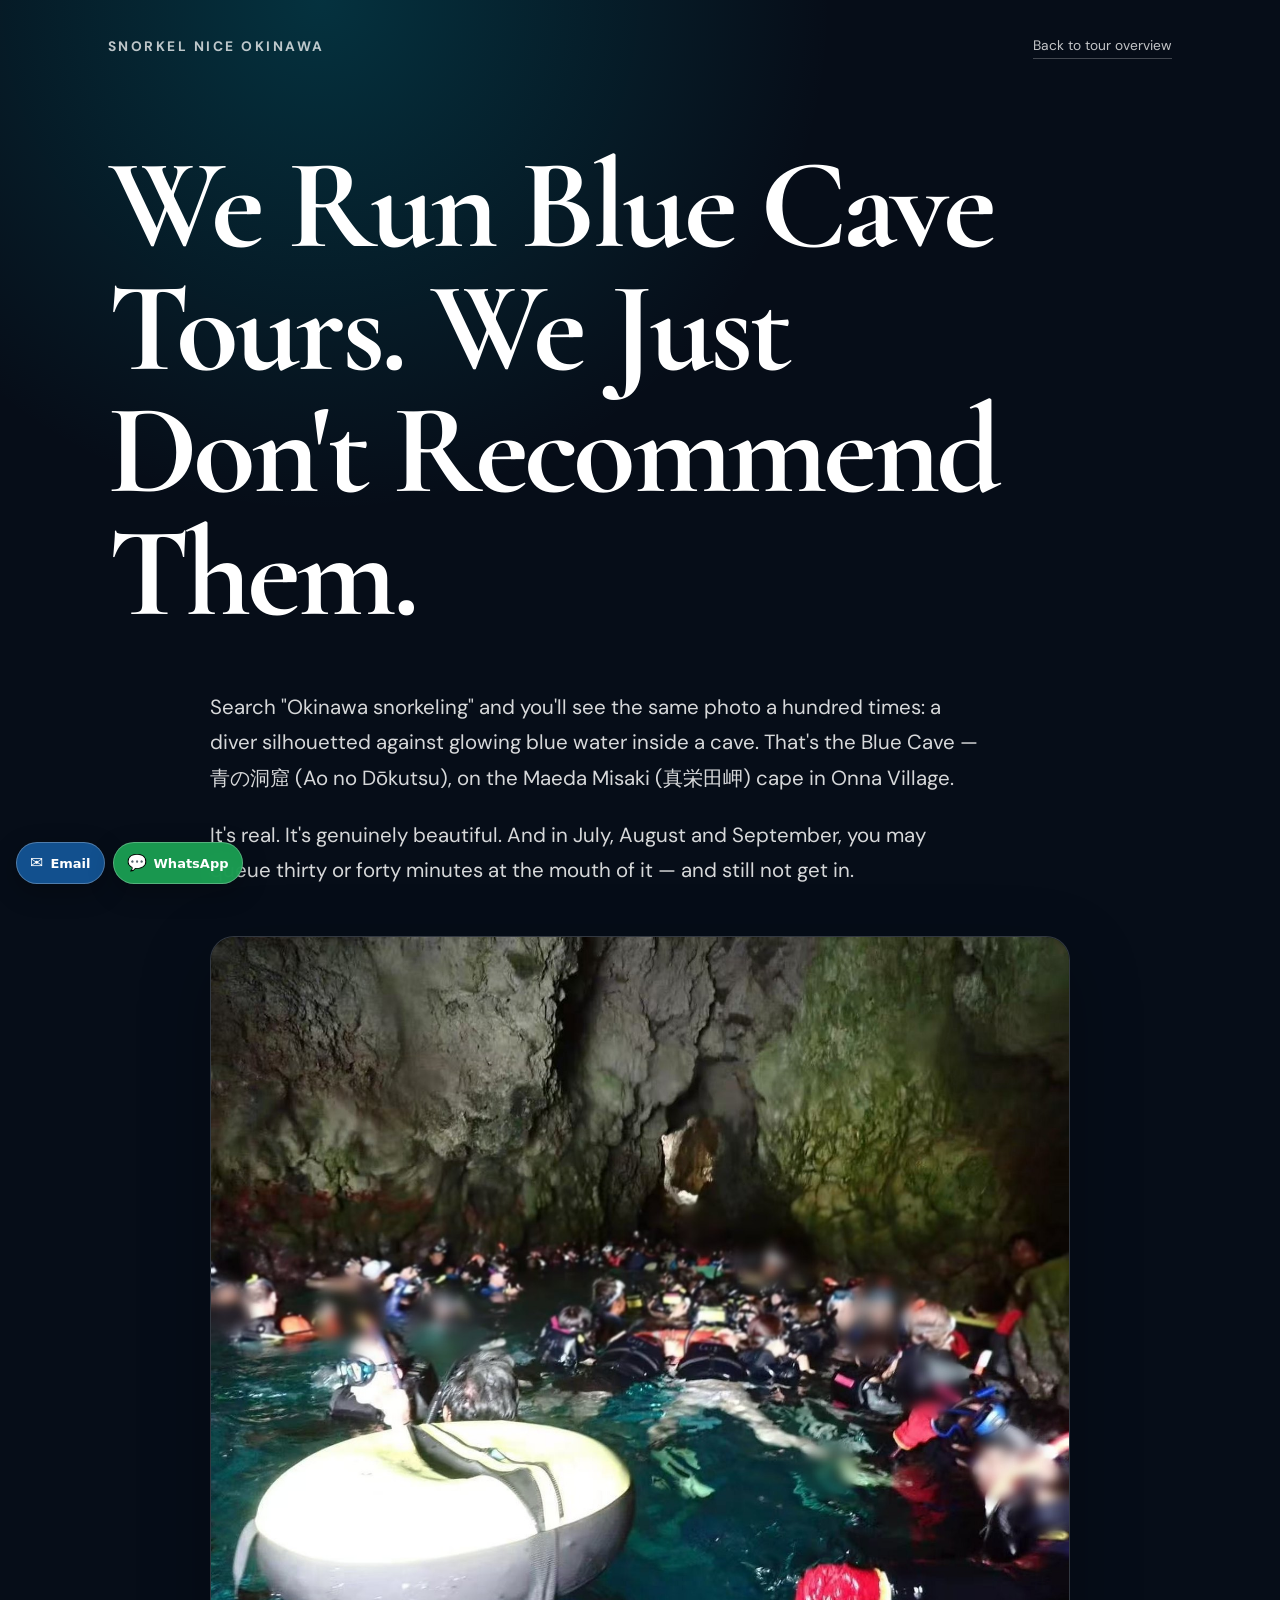
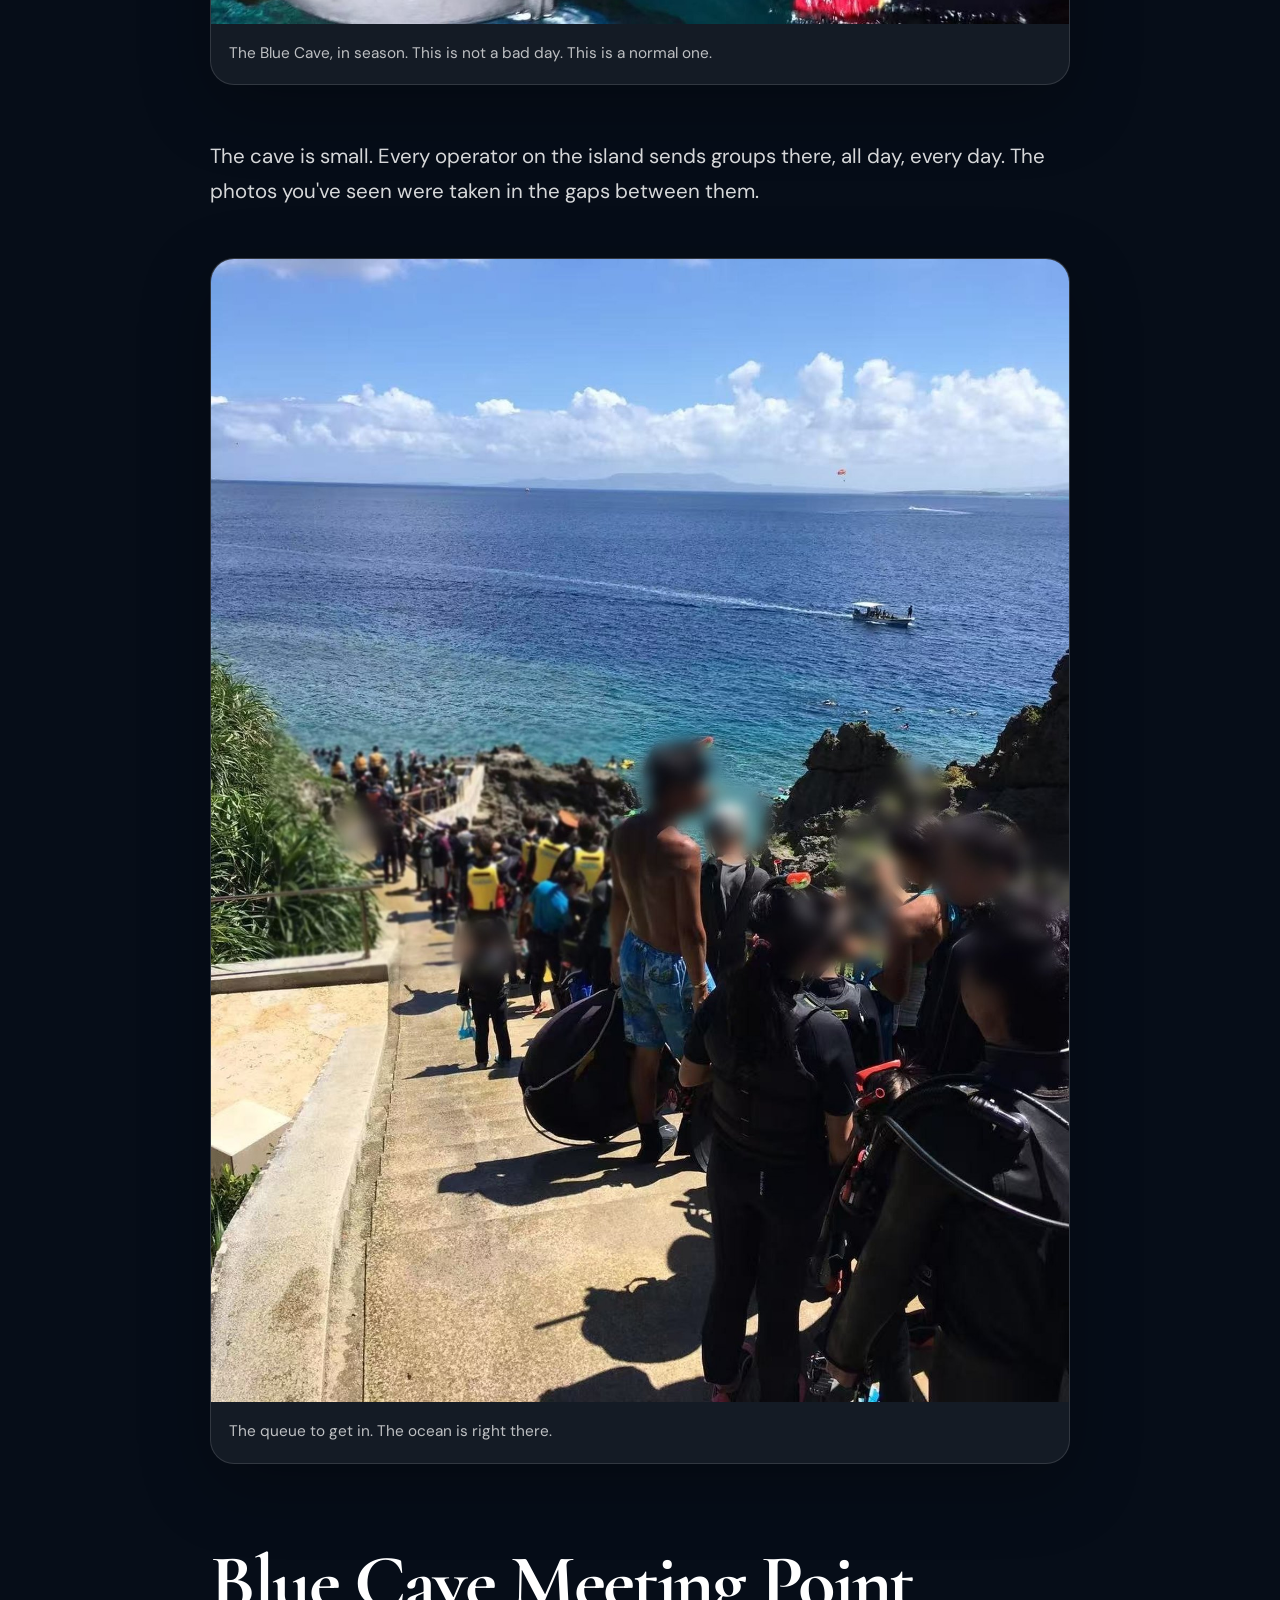
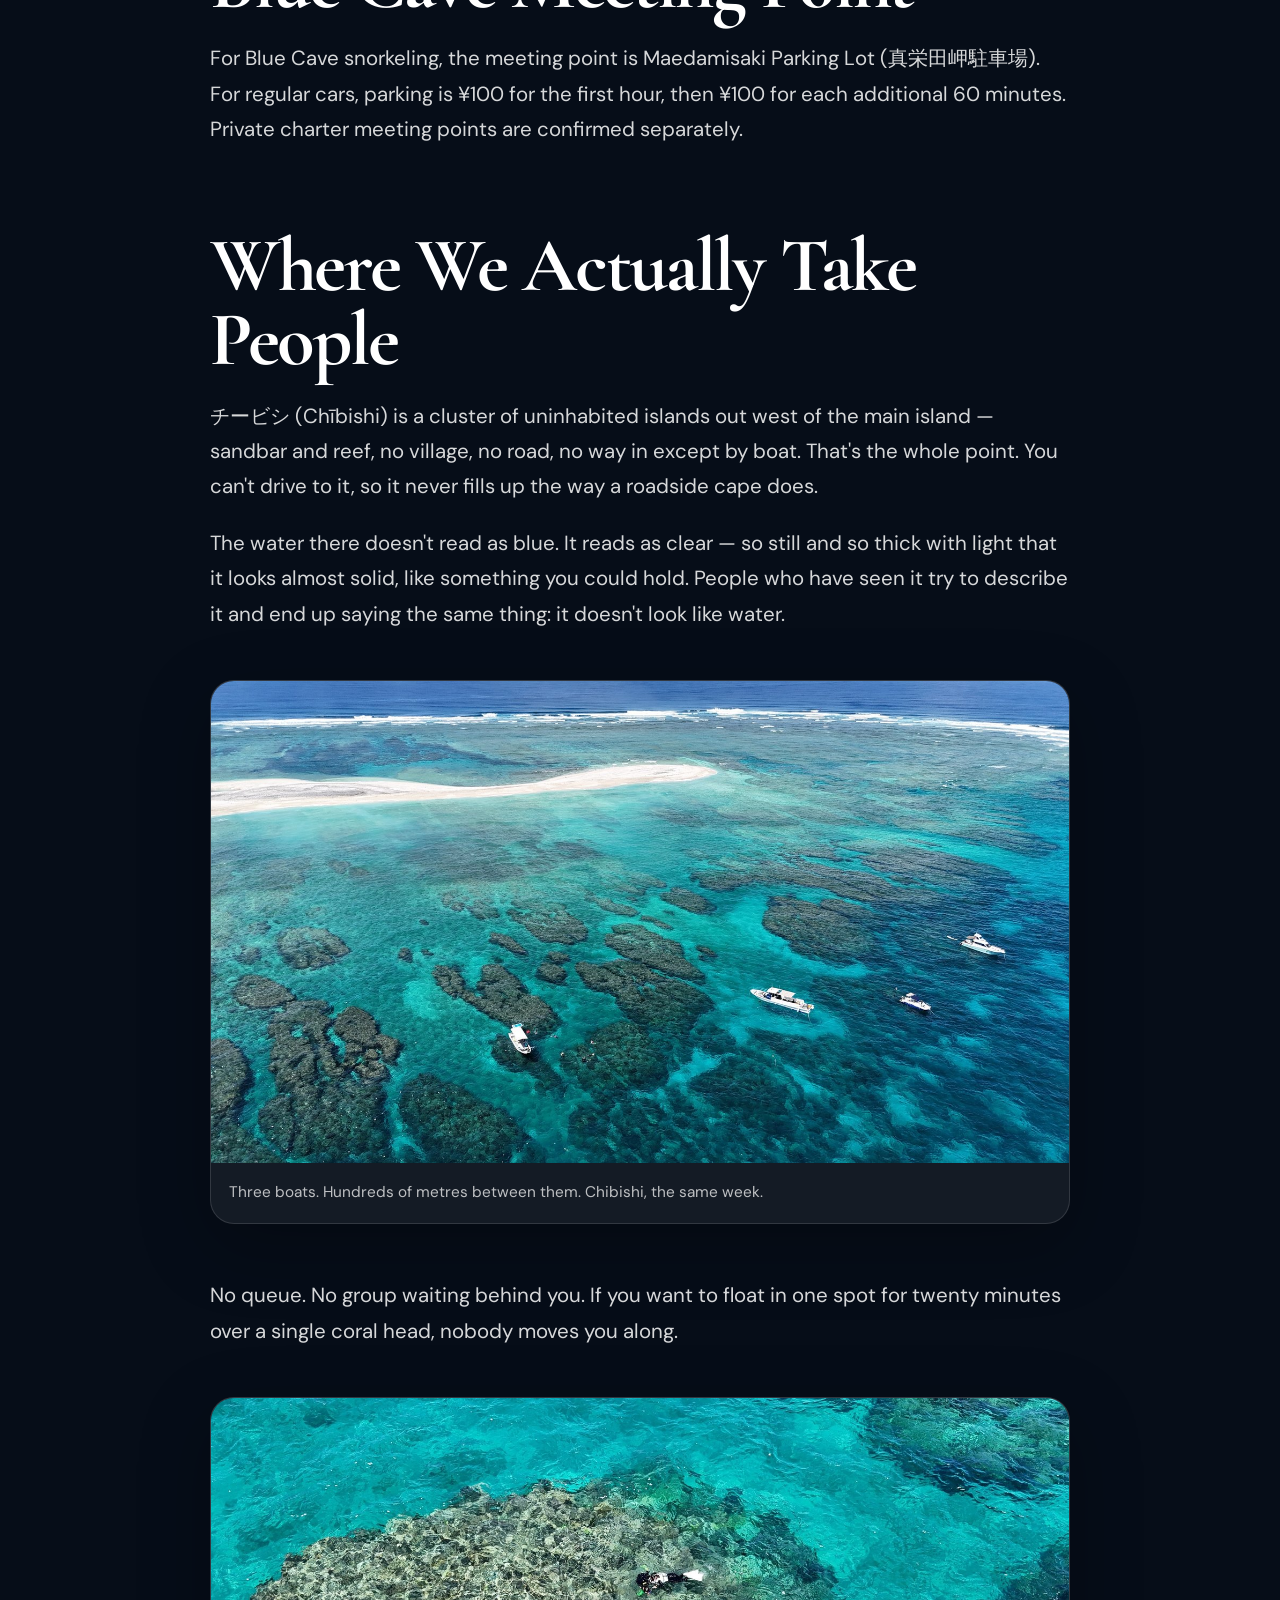
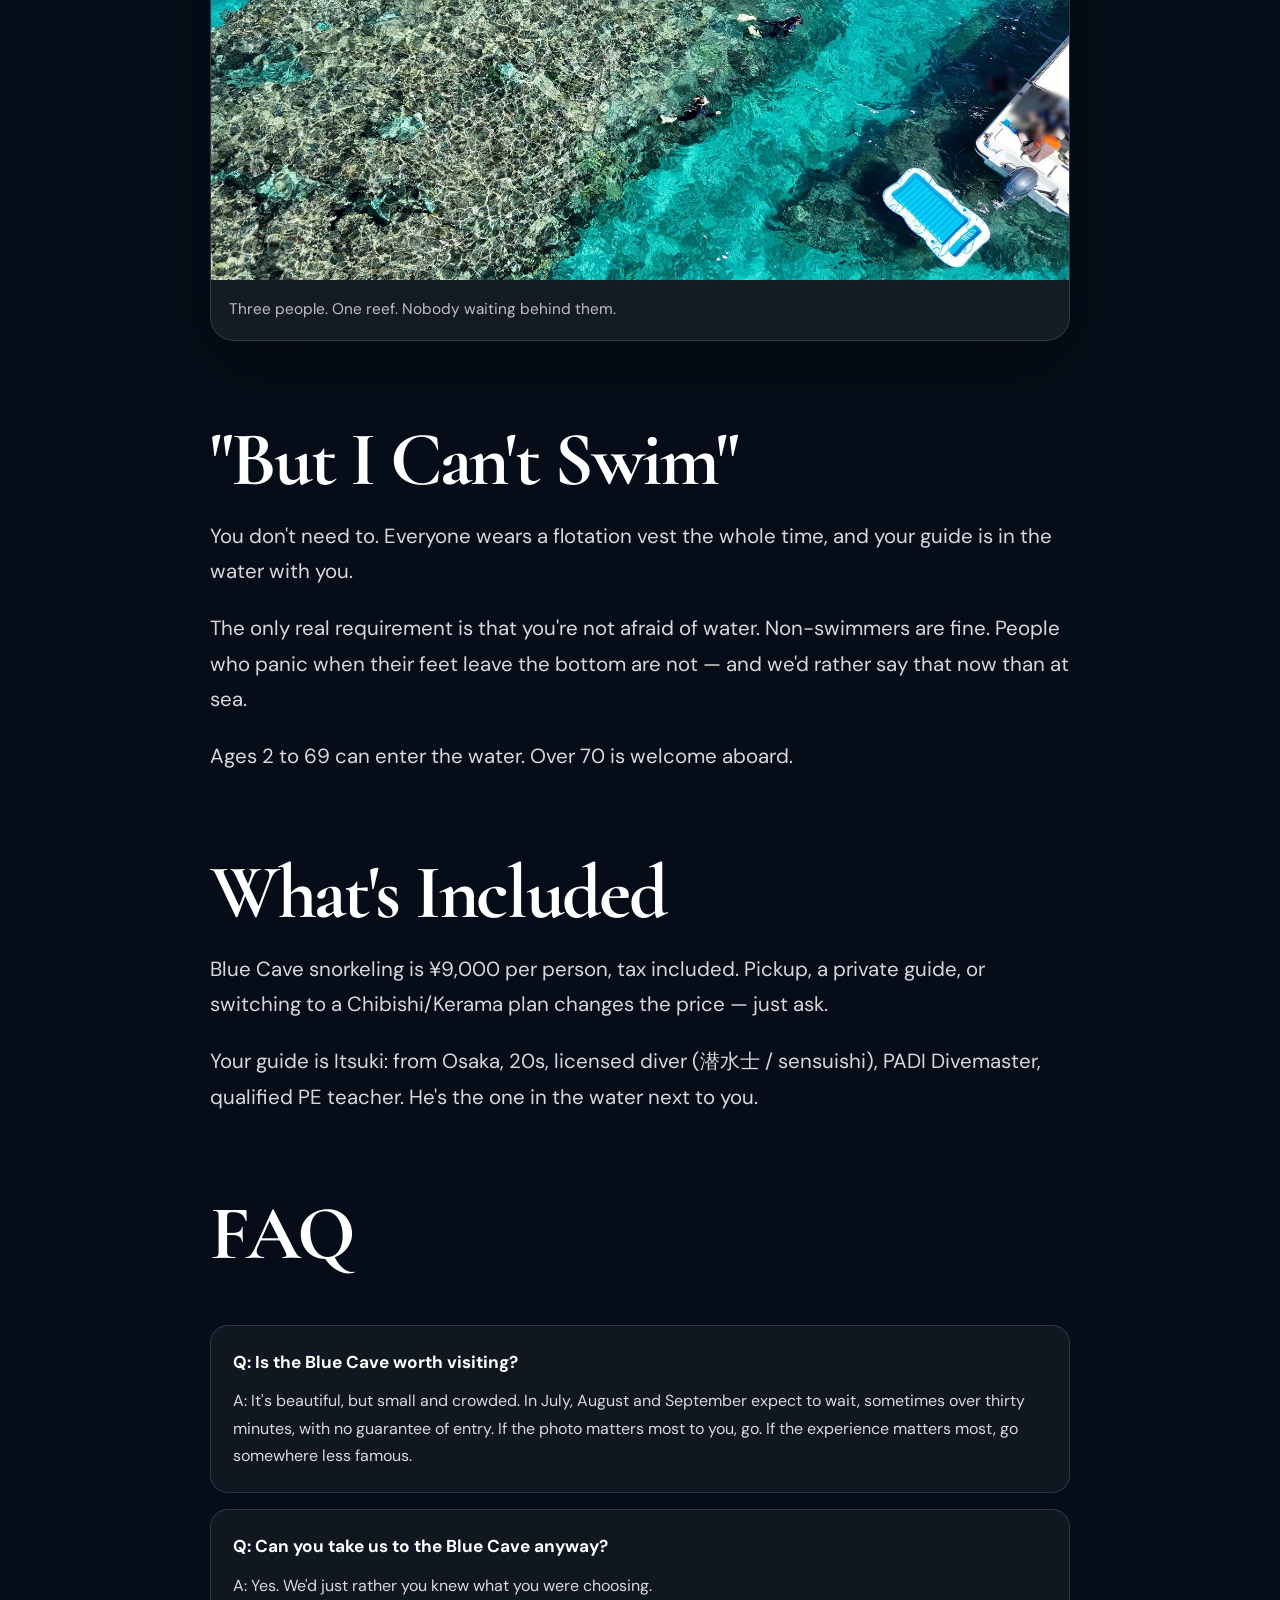
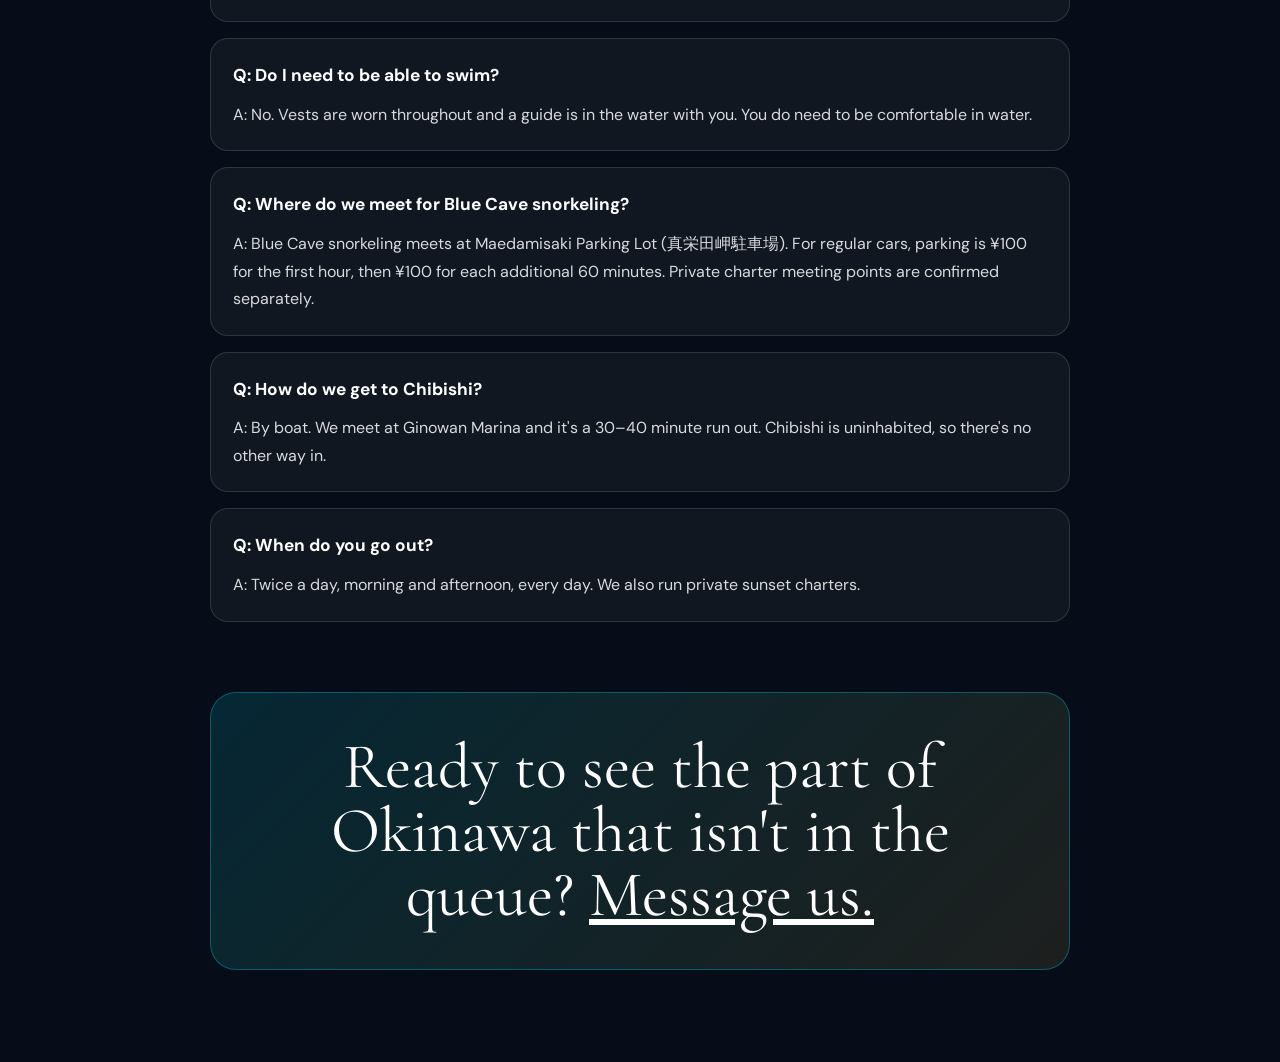
==== commit 3624a1d3: "CONTACT-0824-21 add floating contact buttons" ====
--- a/blue-cave/index.html
+++ b/blue-cave/index.html
@@ -401,5 +401,6 @@
       </section>
     </article>
   </main>
+  <script src="/assets/js/floating-contact.js" data-contact-site="snorkel" defer></script>
 </body>
 </html>
